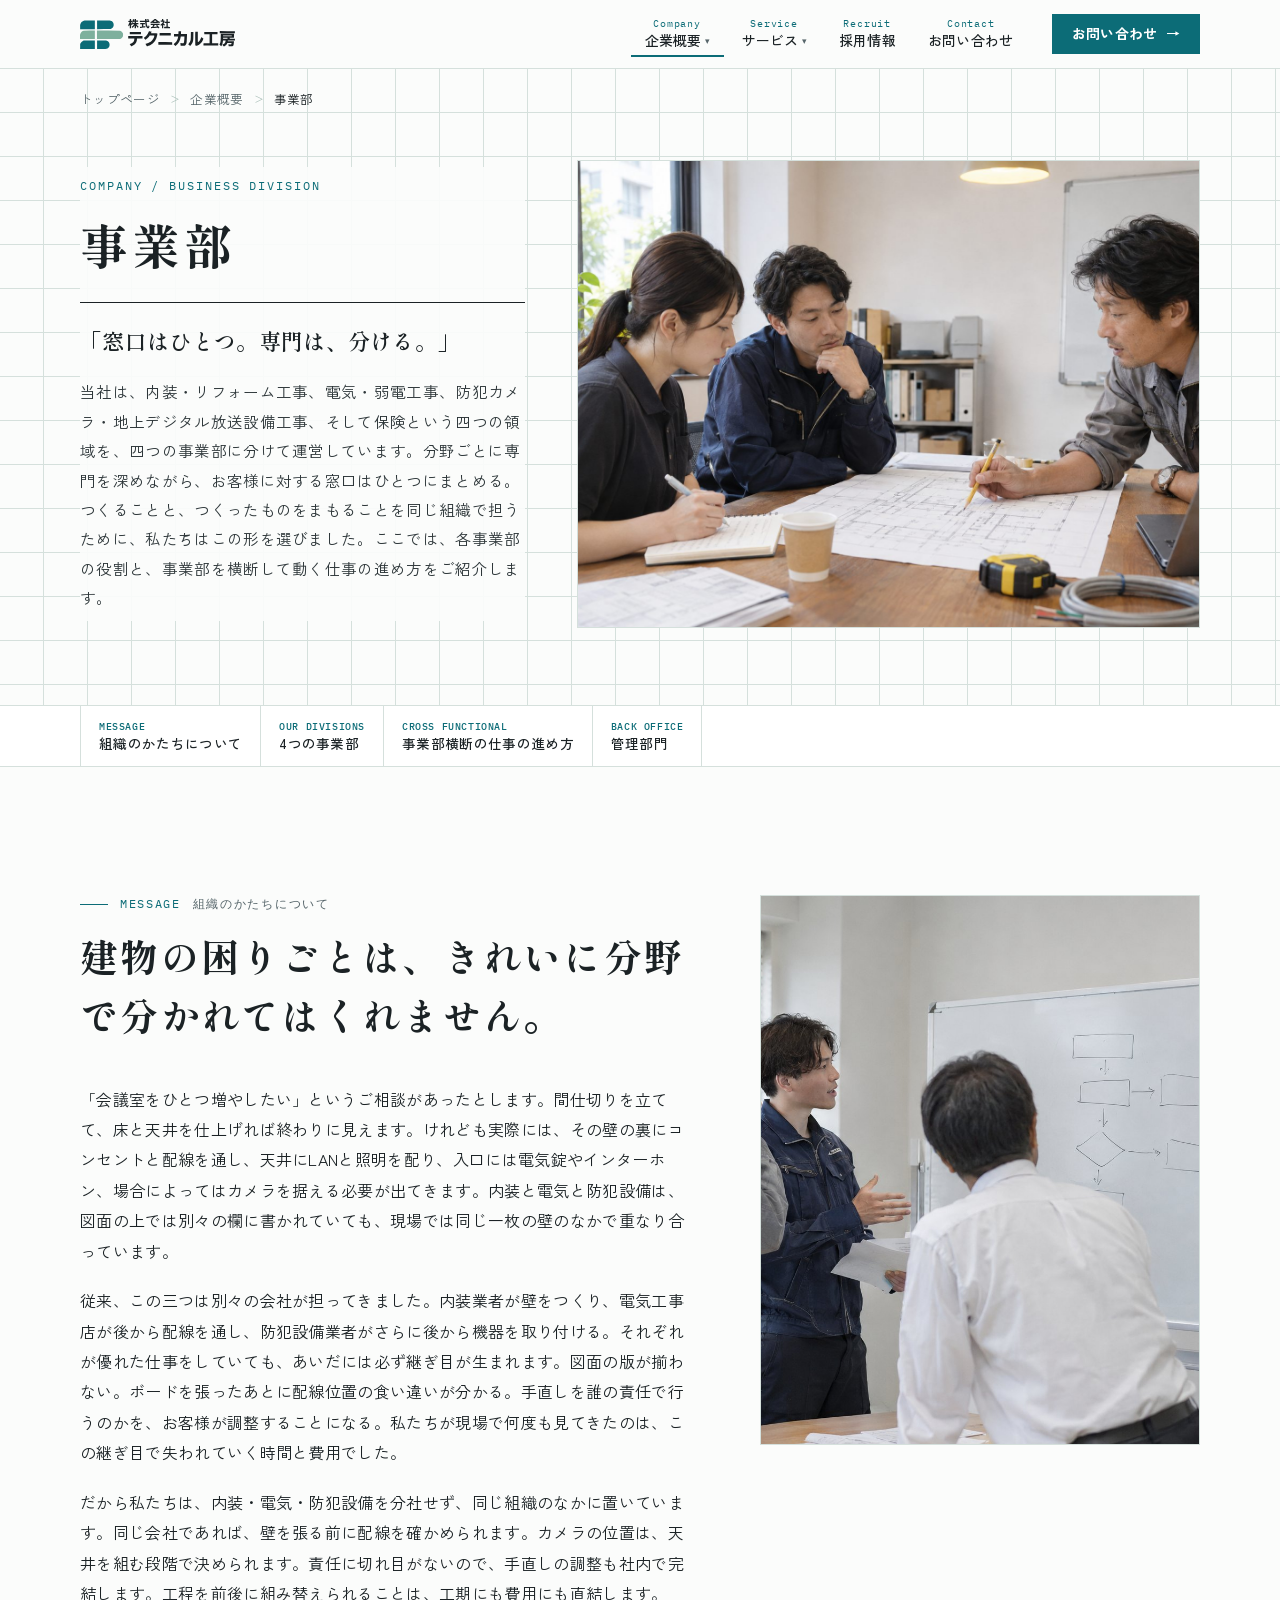
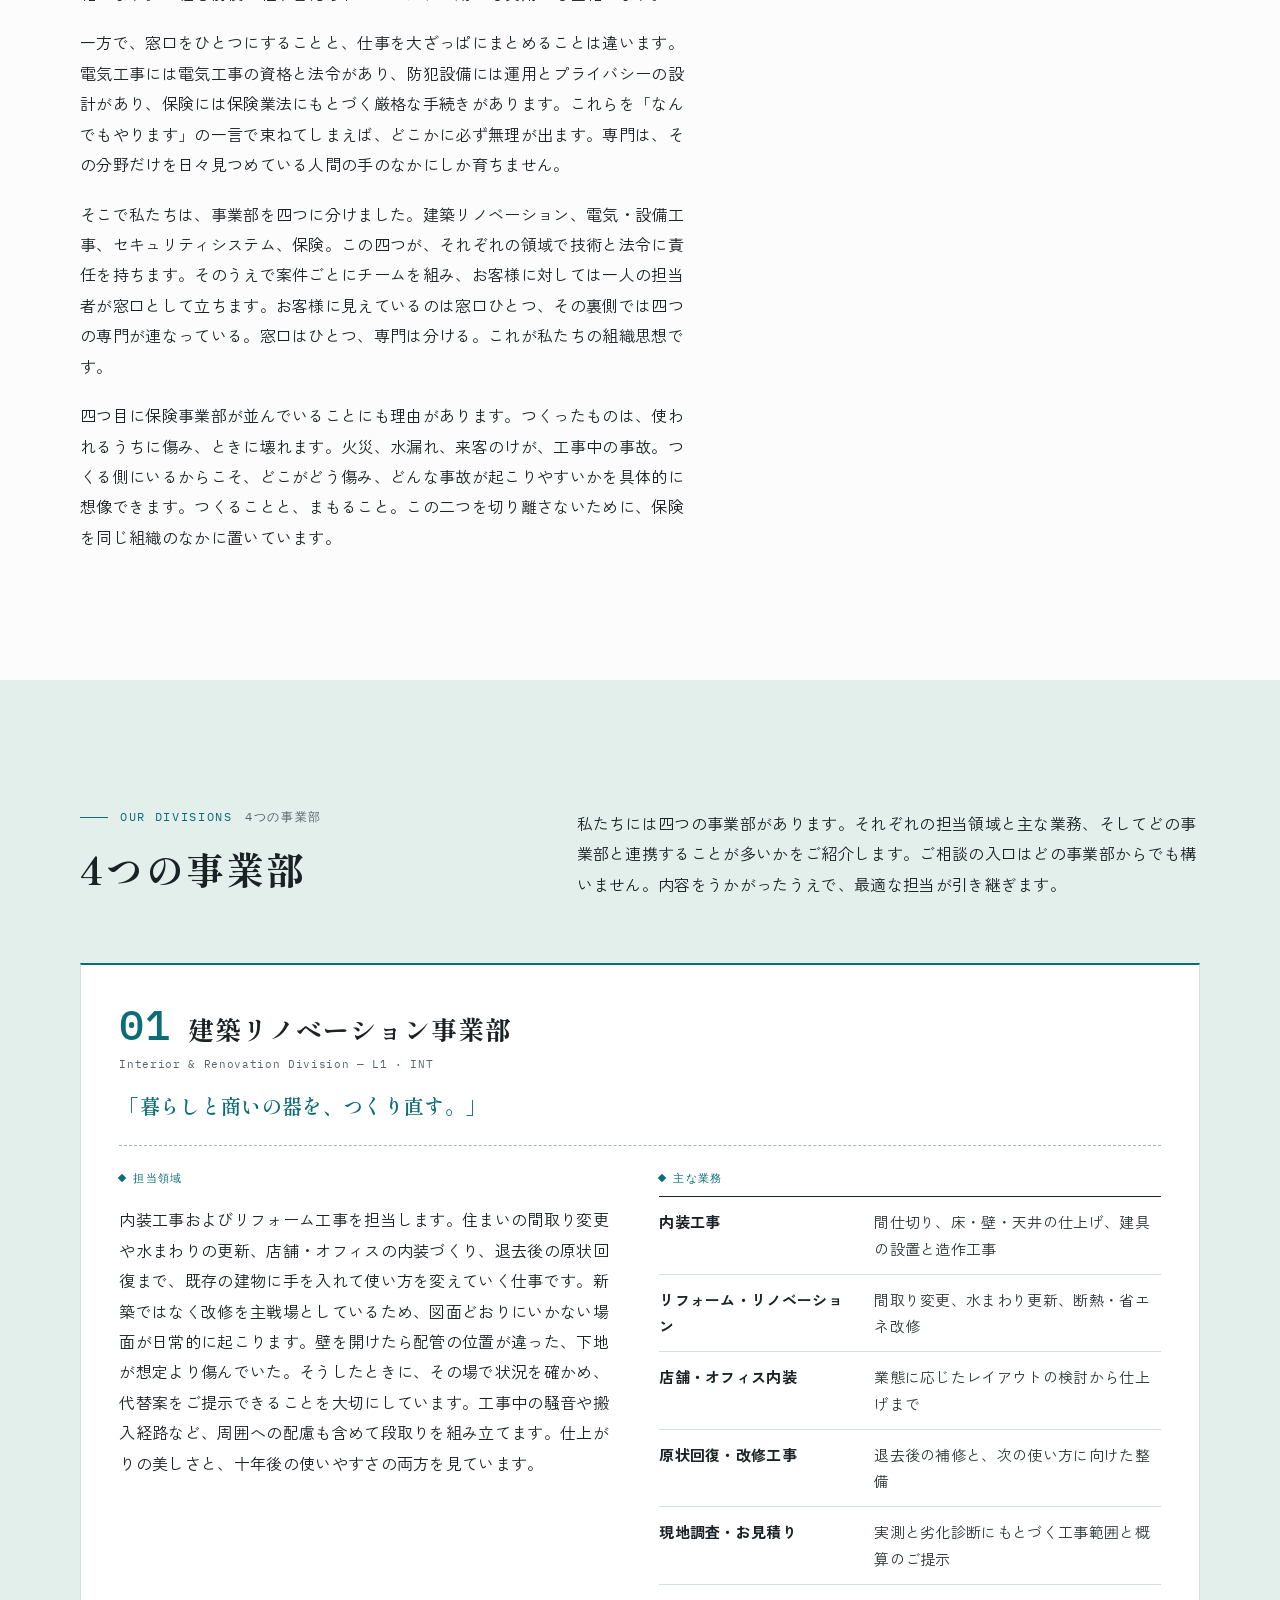
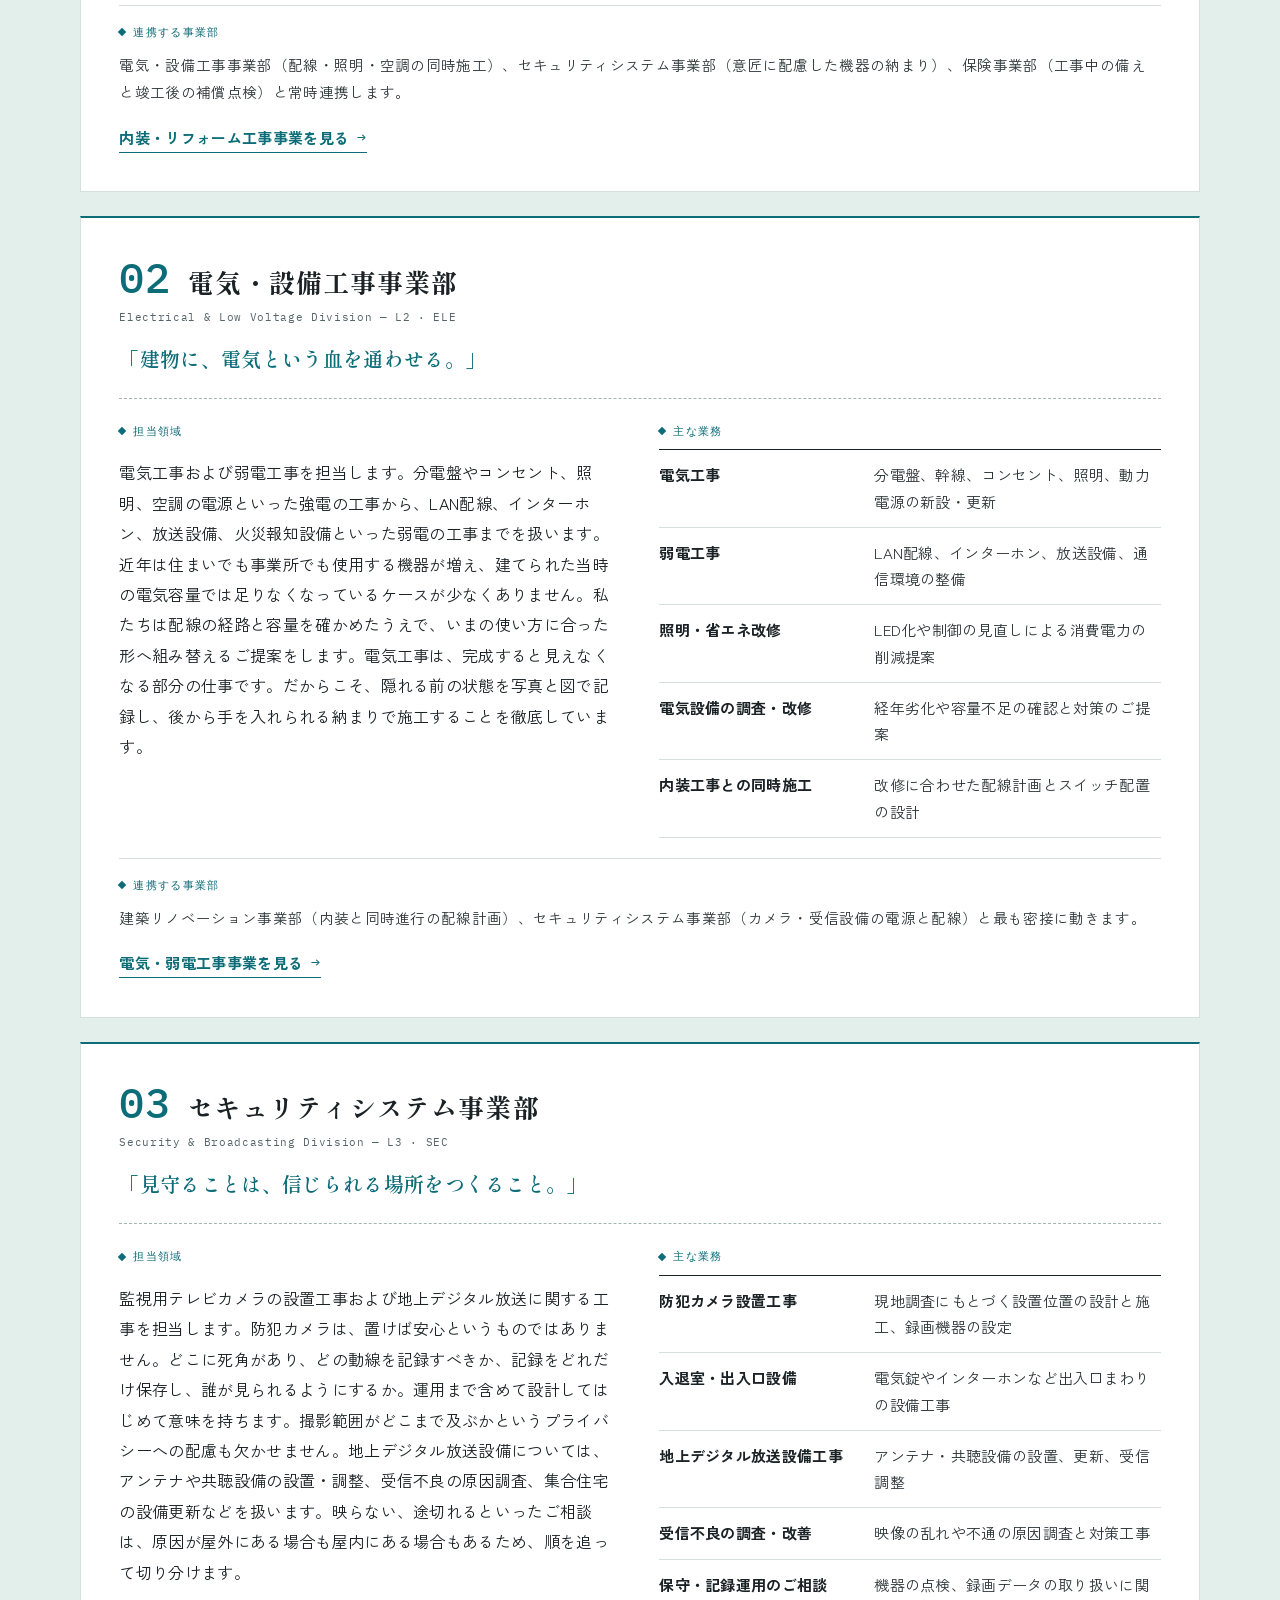
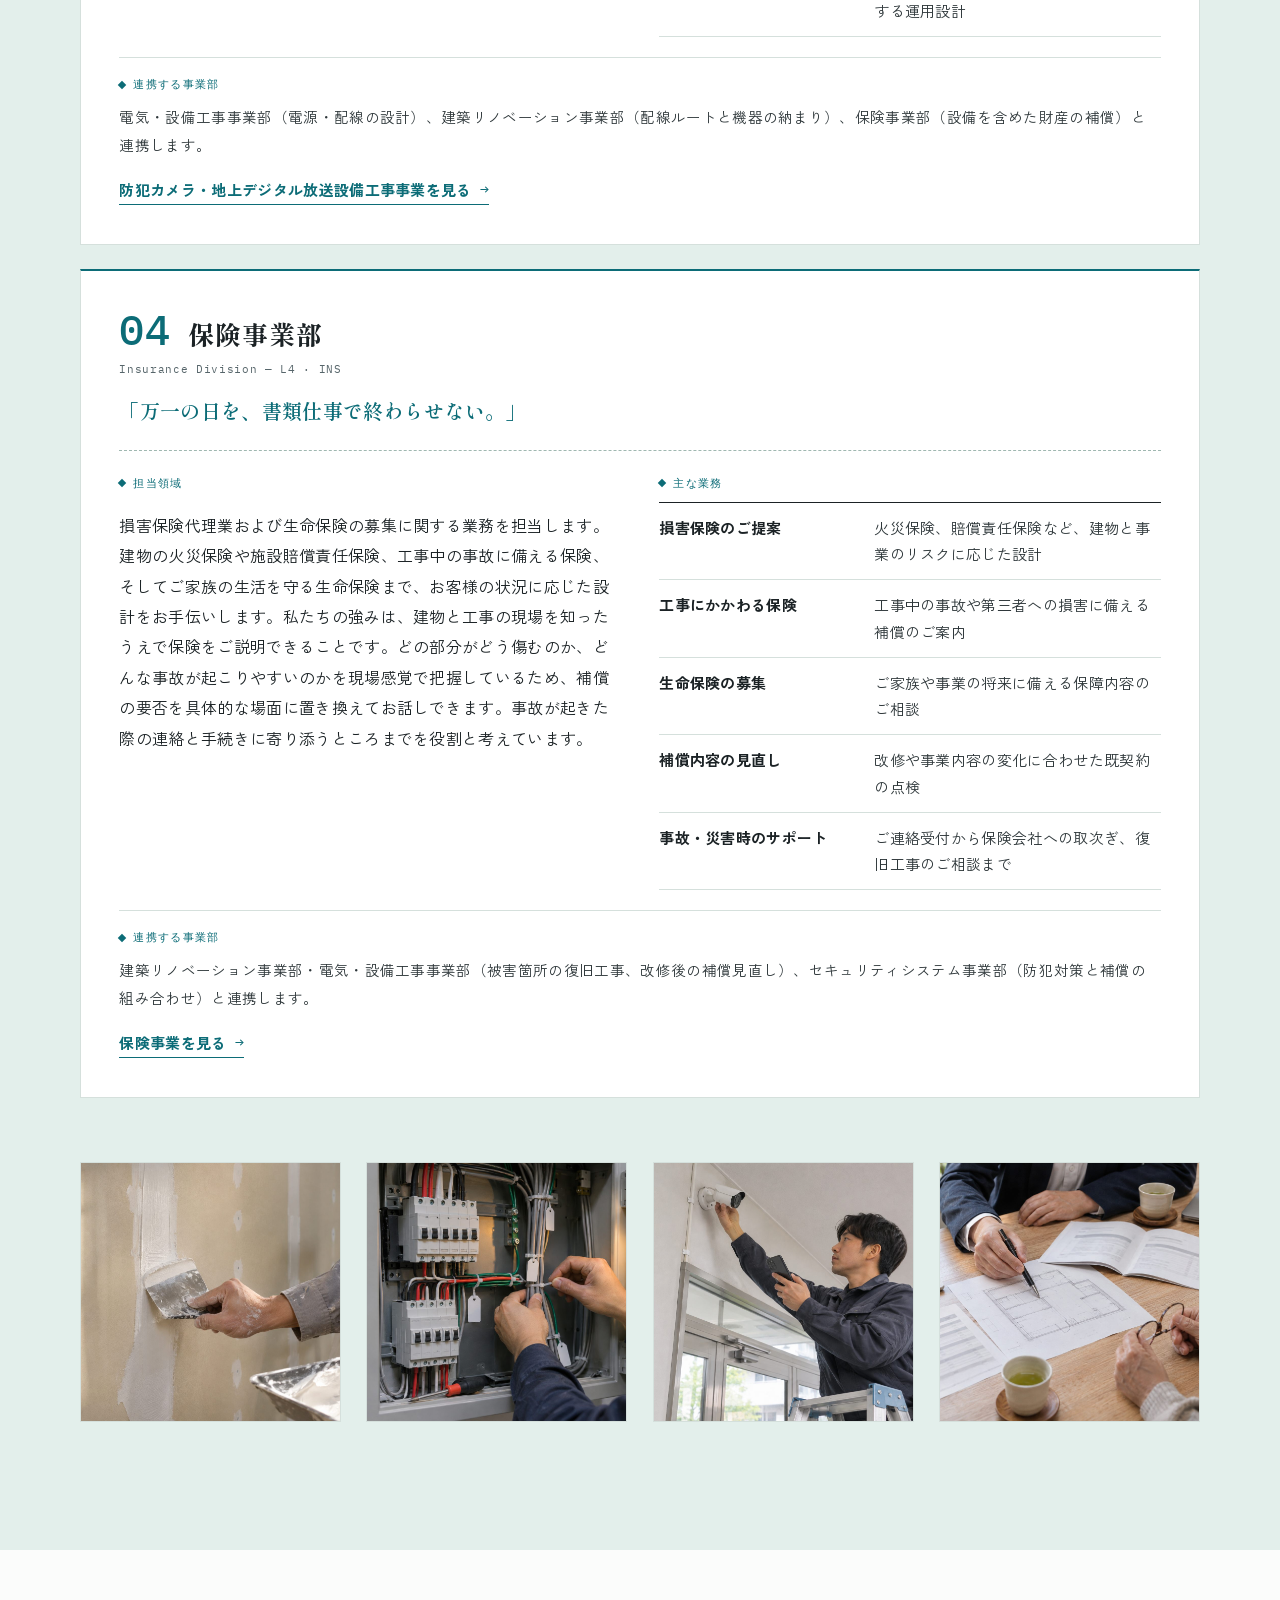
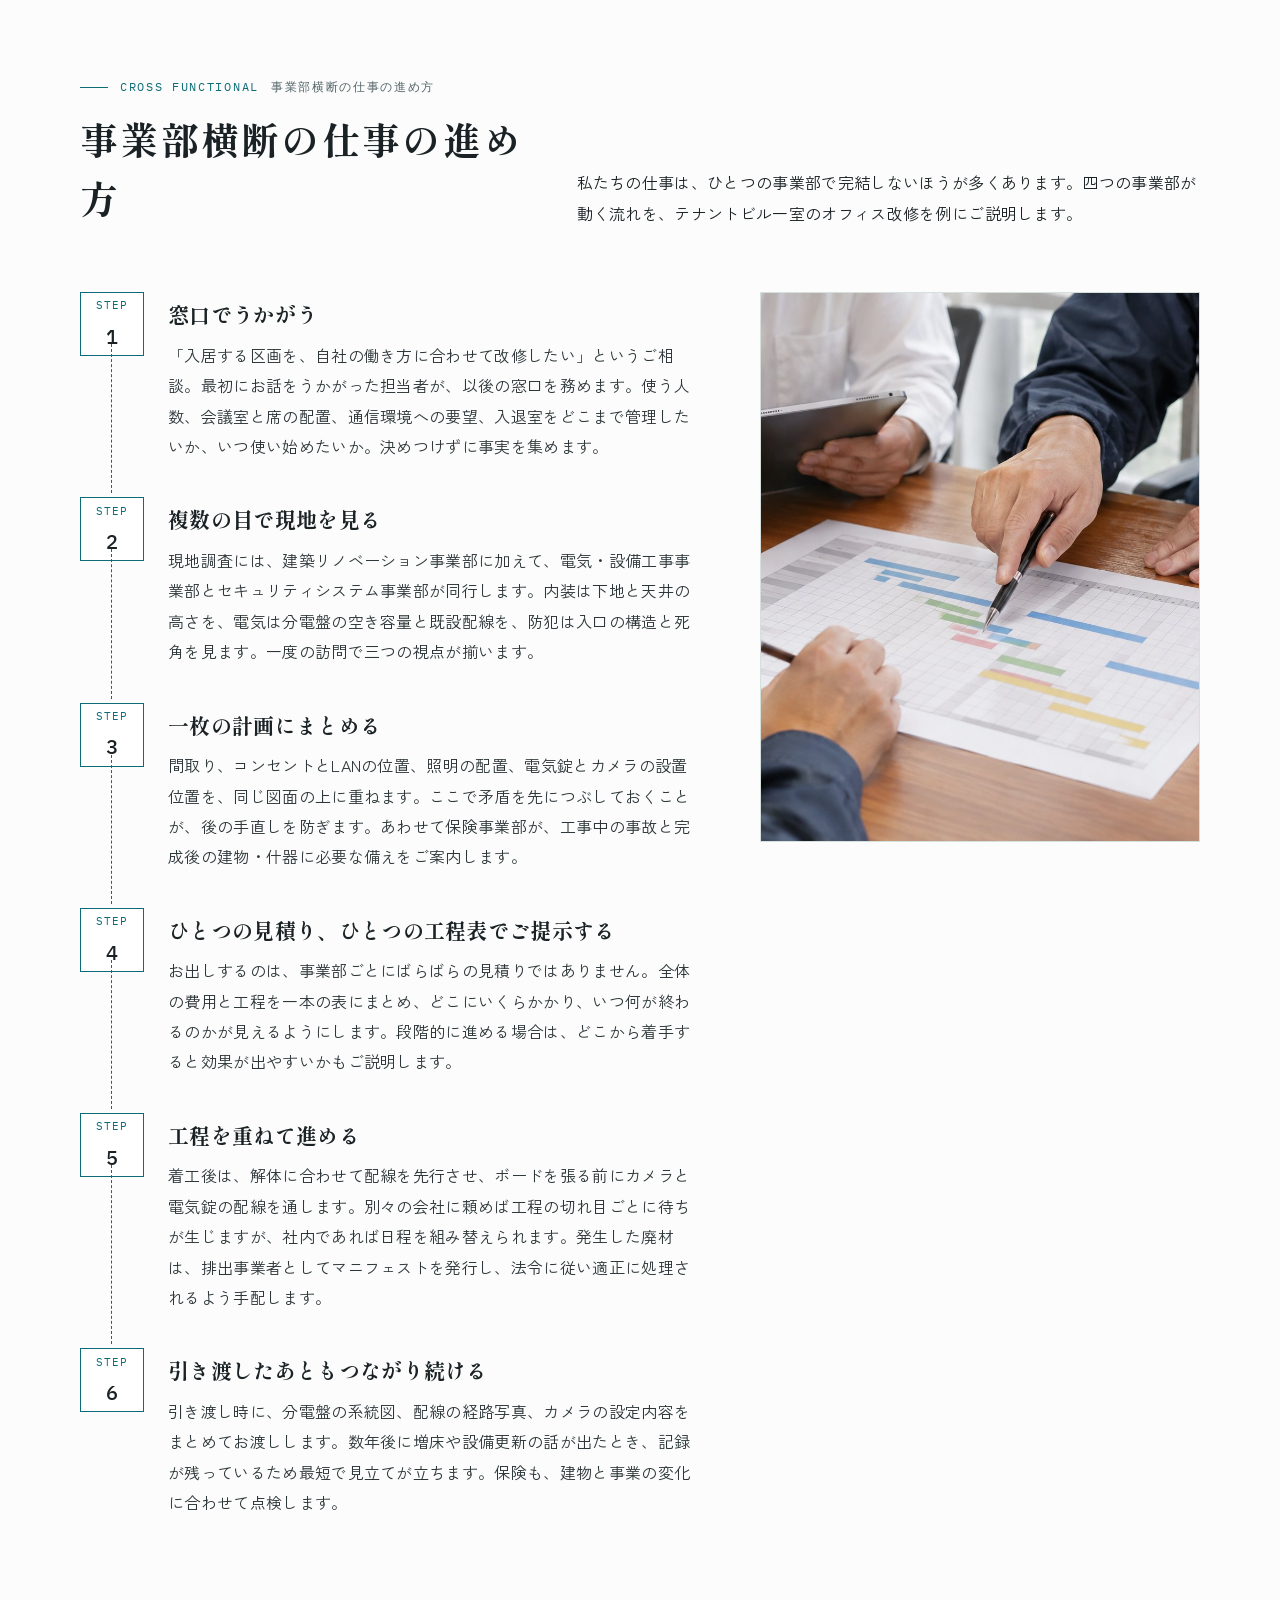
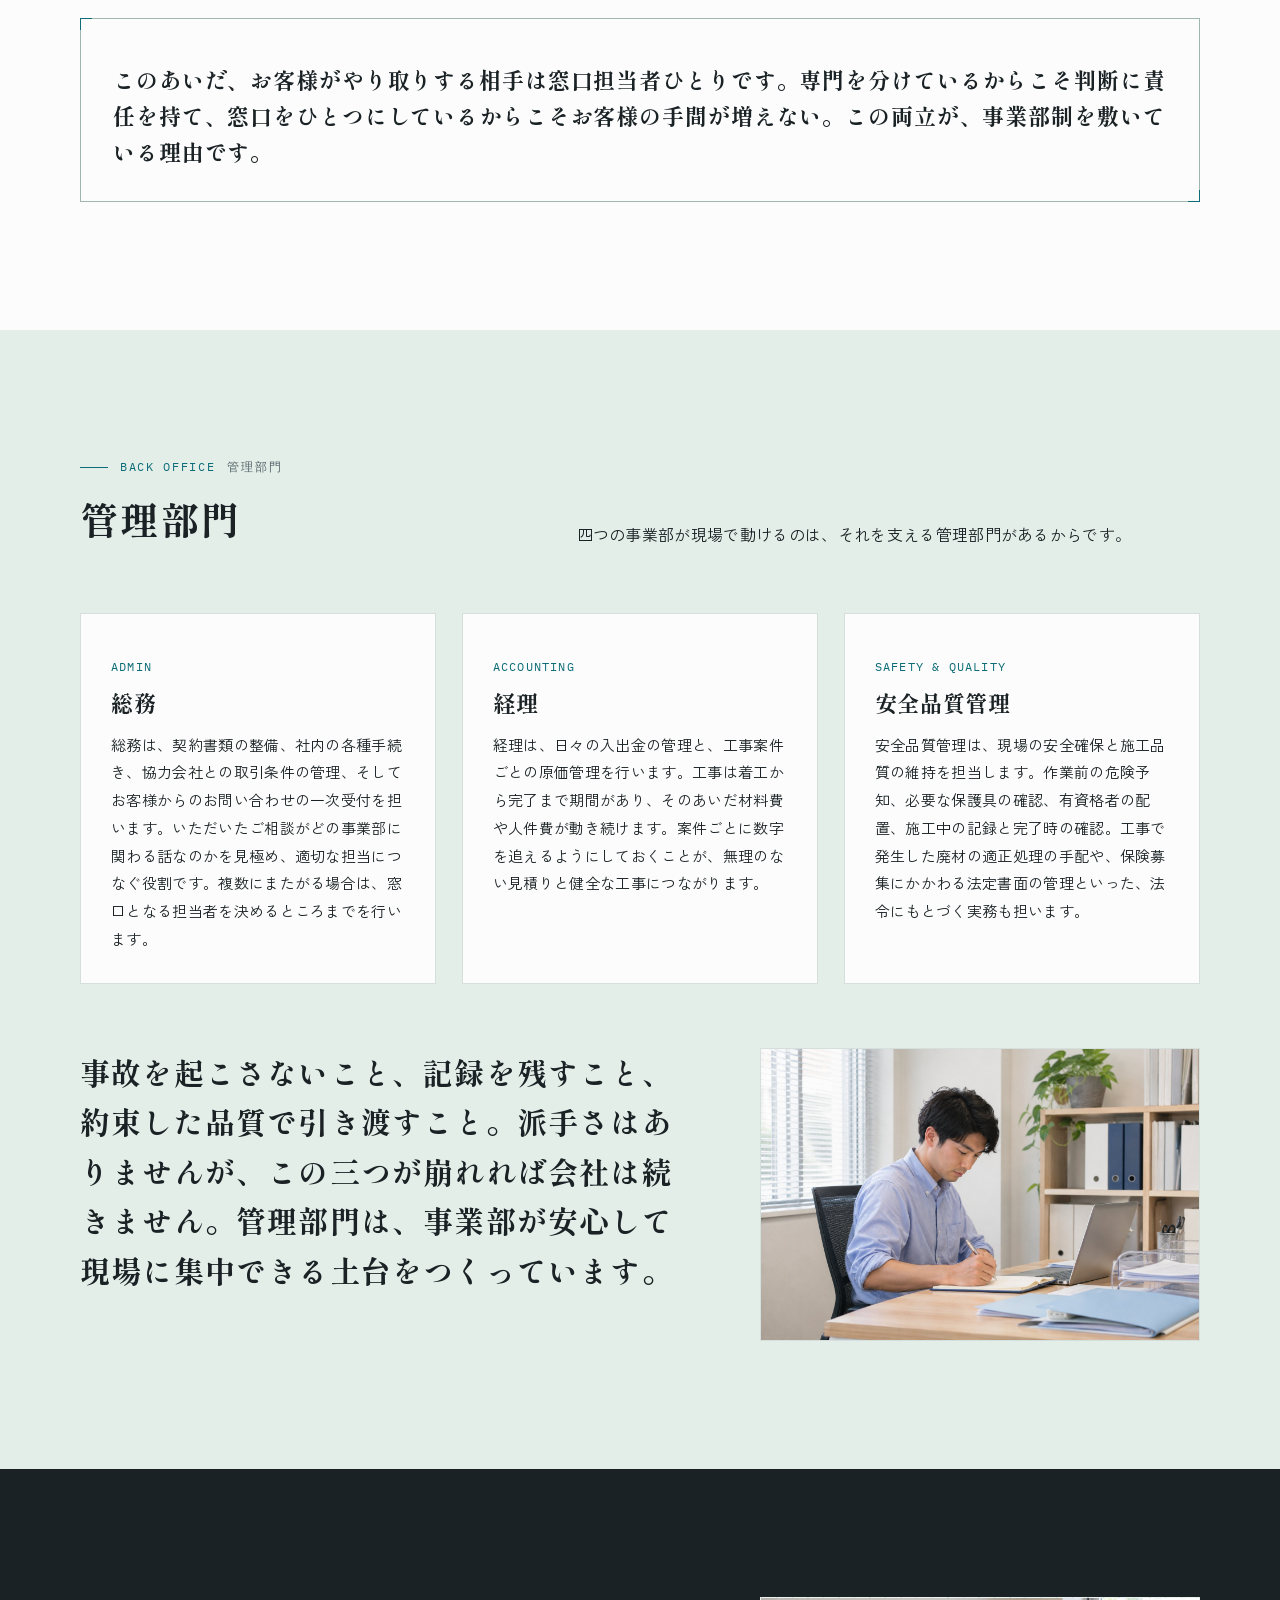
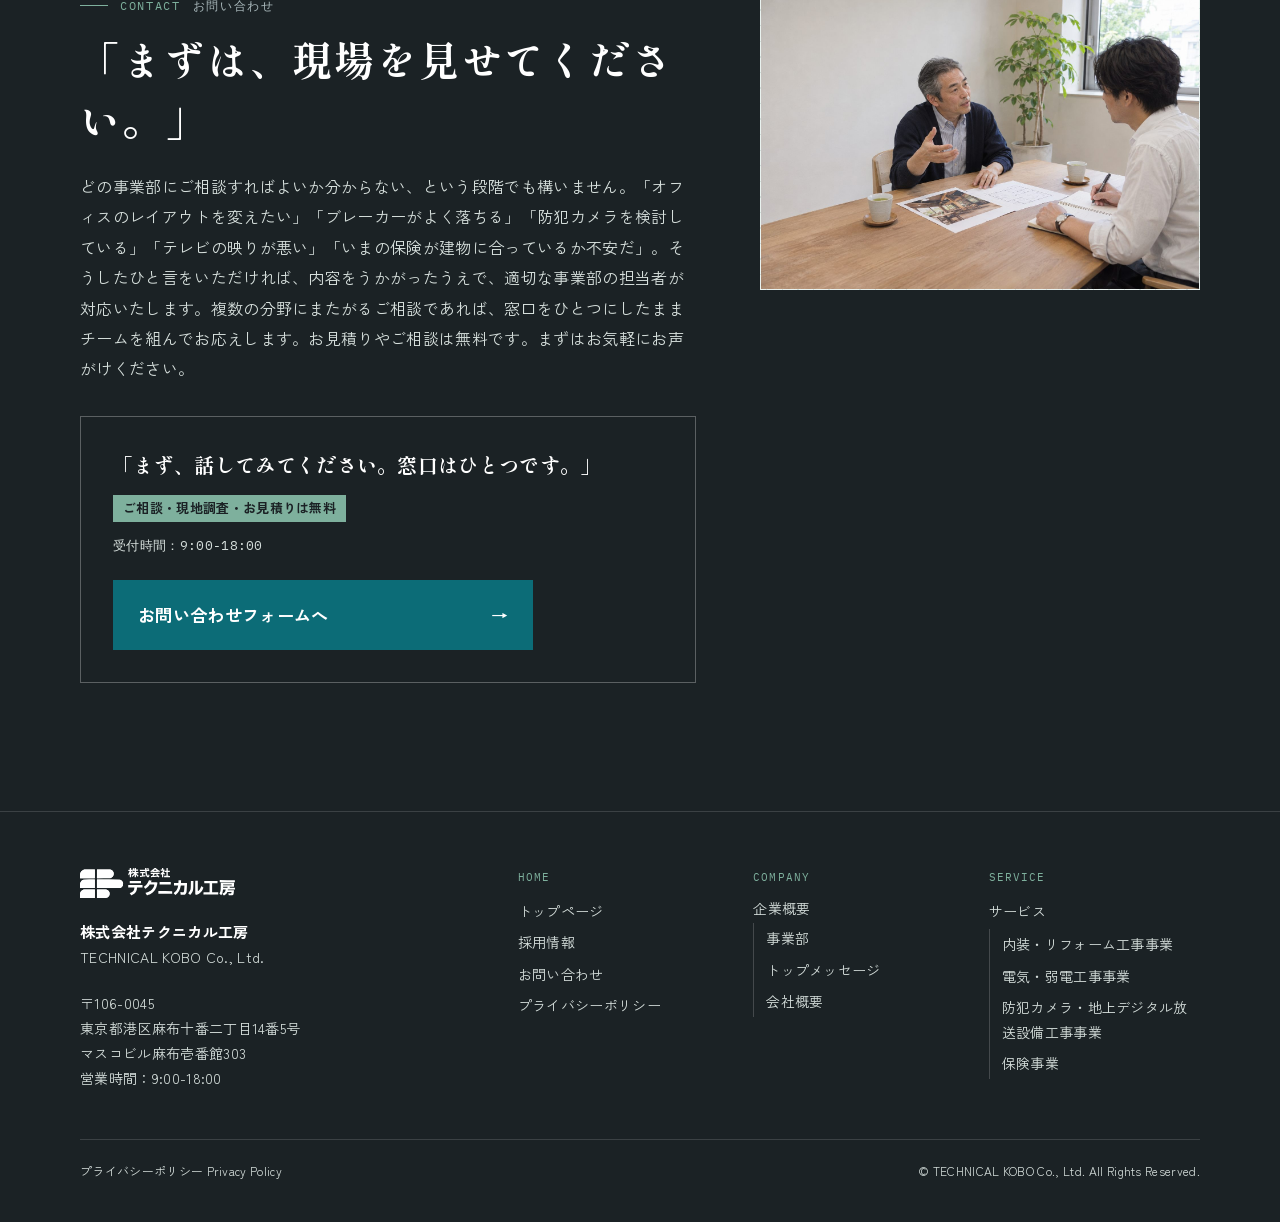
==== company/index.html @ 49dbf64b "Preview build of site/ for GitHub Pages Co-Authored-By: Claude Opus 5.5 <noreply@anthropic.com>" ====
<!doctype html>
<html lang="ja">
<head>
<meta charset="utf-8">
<meta name="viewport" content="width=device-width,initial-scale=1,viewport-fit=cover">
<title>事業部｜株式会社テクニカル工房</title>
<meta name="description" content="建築リノベーション事業部、電気・設備工事事業部、セキュリティシステム事業部、保険事業部。株式会社テクニカル工房の四つの事業部の役割と、事業部を横断して動く仕事の進め方をご紹介します。">
<meta name="theme-color" content="#fbfcfb">
<link rel="icon" href="../favicon.ico">
<link rel="preconnect" href="https://fonts.googleapis.com">
<link rel="preconnect" href="https://fonts.gstatic.com" crossorigin>
<link rel="stylesheet" href="https://fonts.googleapis.com/css2?family=IBM+Plex+Mono:wght@400;500&amp;family=Shippori+Mincho+B1:wght@600;700&amp;family=Zen+Kaku+Gothic+New:wght@400;500;700&amp;display=swap">
<link rel="stylesheet" href="../assets/css/style.css">
</head>
<body>
<a class="vh skip" href="#main">本文へ移動</a>
<header class="hd">
 <div class="wrap hd-in">
  <a class="brand" href="../index.html"><img src="../assets/img/logo.svg" alt="株式会社テクニカル工房" width="160" height="31"></a>
  <nav class="gnav" id="gnav" aria-label="グローバルナビゲーション">
   <ul class="gl">
    <li class="dd cur" data-sec="company"><button class="dd-b" type="button" aria-expanded="false" aria-controls="m-co"><span class="en">Company</span><span class="lb">企業概要<i aria-hidden="true">▾</i></span></button>
     <ul class="dd-m" id="m-co"><li><a href="../company/index.html" aria-current="page">事業部</a></li><li><a href="../company/message.html">トップメッセージ</a></li><li><a href="../company/overview.html">会社概要</a></li></ul></li>
    <li class="dd" data-sec="service"><button class="dd-b" type="button" aria-expanded="false" aria-controls="m-sv"><span class="en">Service</span><span class="lb">サービス<i aria-hidden="true">▾</i></span></button>
     <ul class="dd-m" id="m-sv"><li><a class="top" href="../service/index.html">SERVICE — サービス一覧</a></li><li><a href="../service/interior.html">内装・リフォーム工事事業</a></li><li><a href="../service/electrical.html">電気・弱電工事事業</a></li><li><a href="../service/security.html">防犯カメラ・地上デジタル放送設備工事事業</a></li><li><a href="../service/insurance.html">保険事業</a></li></ul></li>
    <li><a href="../recruit/index.html"><span class="en">Recruit</span>採用情報</a></li>
    <li><a href="../contact/index.html"><span class="en">Contact</span>お問い合わせ</a></li>
   </ul>
  </nav>
  <a class="hd-cta" href="../contact/index.html">お問い合わせ <span aria-hidden="true">→</span></a>
  <button class="burger" type="button" aria-expanded="false" aria-controls="gnav" aria-label="メニュー"><span></span></button>
 </div>
</header>
<main id="main">

<!-- ===== Page hero ===== -->
<section class="ph" aria-labelledby="ph-h">
 <div class="wrap">
  <ol class="crumb" aria-label="パンくずリスト"><li><a href="../index.html">トップページ</a></li><li>企業概要</li><li><span aria-current="page">事業部</span></li></ol>
  <div class="ph-g">
   <div class="ph-t">
    <p class="ph-code">COMPANY / BUSINESS DIVISION</p>
    <h1 class="ph-h" id="ph-h">事業部</h1>
    <p class="ph-catch">「窓口はひとつ。専門は、分ける。」</p>
    <p class="ph-lead">当社は、内装・リフォーム工事、電気・弱電工事、防犯カメラ・地上デジタル放送設備工事、そして保険という四つの領域を、四つの事業部に分けて運営しています。分野ごとに専門を深めながら、お客様に対する窓口はひとつにまとめる。つくることと、つくったものをまもることを同じ組織で担うために、私たちはこの形を選びました。ここでは、各事業部の役割と、事業部を横断して動く仕事の進め方をご紹介します。</p>
   </div>
   <figure class="photo" data-src="../assets/img/team.jpg" data-ratio="4/3">
    <figcaption class="photo-note"><b>TEAM</b> 打ち合わせスペースで、内装・電気・防犯の担当者が一枚の図面を囲む</figcaption>
   </figure>
  </div>
 </div>
</section>

<nav class="lnav" aria-label="ページ内リンク">
 <div class="wrap"><ul>
  <li><a href="#message"><span class="mono">MESSAGE</span>組織のかたちについて</a></li>
  <li><a href="#divisions"><span class="mono">OUR DIVISIONS</span>4つの事業部</a></li>
  <li><a href="#cross"><span class="mono">CROSS FUNCTIONAL</span>事業部横断の仕事の進め方</a></li>
  <li><a href="#backoffice"><span class="mono">BACK OFFICE</span>管理部門</a></li>
 </ul></div>
</nav>

<!-- ===== Message ===== -->
<section class="sec" id="message" aria-labelledby="msg-h">
 <div class="wrap">
  <div class="split">
   <div>
    <p class="eyebrow">MESSAGE <span>組織のかたちについて</span></p>
    <h2 class="sec-h" id="msg-h">建物の困りごとは、きれいに分野で分かれてはくれません。</h2>
    <div class="prose mt-m">
     <p>「会議室をひとつ増やしたい」というご相談があったとします。間仕切りを立てて、床と天井を仕上げれば終わりに見えます。けれども実際には、その壁の裏にコンセントと配線を通し、天井にLANと照明を配り、入口には電気錠やインターホン、場合によってはカメラを据える必要が出てきます。内装と電気と防犯設備は、図面の上では別々の欄に書かれていても、現場では同じ一枚の壁のなかで重なり合っています。</p>
     <p>従来、この三つは別々の会社が担ってきました。内装業者が壁をつくり、電気工事店が後から配線を通し、防犯設備業者がさらに後から機器を取り付ける。それぞれが優れた仕事をしていても、あいだには必ず継ぎ目が生まれます。図面の版が揃わない。ボードを張ったあとに配線位置の食い違いが分かる。手直しを誰の責任で行うのかを、お客様が調整することになる。私たちが現場で何度も見てきたのは、この継ぎ目で失われていく時間と費用でした。</p>
     <p>だから私たちは、内装・電気・防犯設備を分社せず、同じ組織のなかに置いています。同じ会社であれば、壁を張る前に配線を確かめられます。カメラの位置は、天井を組む段階で決められます。責任に切れ目がないので、手直しの調整も社内で完結します。工程を前後に組み替えられることは、工期にも費用にも直結します。</p>
     <p>一方で、窓口をひとつにすることと、仕事を大ざっぱにまとめることは違います。電気工事には電気工事の資格と法令があり、防犯設備には運用とプライバシーの設計があり、保険には保険業法にもとづく厳格な手続きがあります。これらを「なんでもやります」の一言で束ねてしまえば、どこかに必ず無理が出ます。専門は、その分野だけを日々見つめている人間の手のなかにしか育ちません。</p>
     <p>そこで私たちは、事業部を四つに分けました。建築リノベーション、電気・設備工事、セキュリティシステム、保険。この四つが、それぞれの領域で技術と法令に責任を持ちます。そのうえで案件ごとにチームを組み、お客様に対しては一人の担当者が窓口として立ちます。お客様に見えているのは窓口ひとつ、その裏側では四つの専門が連なっている。窓口はひとつ、専門は分ける。これが私たちの組織思想です。</p>
     <p>四つ目に保険事業部が並んでいることにも理由があります。つくったものは、使われるうちに傷み、ときに壊れます。火災、水漏れ、来客のけが、工事中の事故。つくる側にいるからこそ、どこがどう傷み、どんな事故が起こりやすいかを具体的に想像できます。つくることと、まもること。この二つを切り離さないために、保険を同じ組織のなかに置いています。</p>
    </div>
   </div>
   <figure class="photo sticky" data-src="../assets/img/planning.jpg" data-ratio="4/5">
    <figcaption class="photo-note"><b>PLANNING</b> ホワイトボードの前で、複数部門の担当者が案件の流れを話し合っている</figcaption>
   </figure>
  </div>
 </div>
</section>

<!-- ===== Our Divisions ===== -->
<section class="sec band-pale" id="divisions" aria-labelledby="div-h">
 <div class="wrap">
  <div class="sh">
   <div>
    <p class="eyebrow">OUR DIVISIONS <span>4つの事業部</span></p>
    <h2 class="sec-h" id="div-h">4つの事業部</h2>
   </div>
   <p class="lead">私たちには四つの事業部があります。それぞれの担当領域と主な業務、そしてどの事業部と連携することが多いかをご紹介します。ご相談の入口はどの事業部からでも構いません。内容をうかがったうえで、最適な担当が引き継ぎます。</p>
  </div>
  <div class="mt-l">
   <article class="sheet" aria-labelledby="d1">
    <div class="sheet-h"><span class="sheet-no">01</span><h3 id="d1">建築リノベーション事業部</h3><span class="mono">Interior &amp; Renovation Division — L1 · INT</span></div>
    <p class="sheet-slogan">「暮らしと商いの器を、つくり直す。」</p>
    <div class="sheet-g">
     <div><p class="lbl-k">担当領域</p><p>内装工事およびリフォーム工事を担当します。住まいの間取り変更や水まわりの更新、店舗・オフィスの内装づくり、退去後の原状回復まで、既存の建物に手を入れて使い方を変えていく仕事です。新築ではなく改修を主戦場としているため、図面どおりにいかない場面が日常的に起こります。壁を開けたら配管の位置が違った、下地が想定より傷んでいた。そうしたときに、その場で状況を確かめ、代替案をご提示できることを大切にしています。工事中の騒音や搬入経路など、周囲への配慮も含めて段取りを組み立てます。仕上がりの美しさと、十年後の使いやすさの両方を見ています。</p></div>
     <div><p class="lbl-k">主な業務</p>
      <ul class="items">
       <li><b>内装工事</b><span>間仕切り、床・壁・天井の仕上げ、建具の設置と造作工事</span></li>
       <li><b>リフォーム・リノベーション</b><span>間取り変更、水まわり更新、断熱・省エネ改修</span></li>
       <li><b>店舗・オフィス内装</b><span>業態に応じたレイアウトの検討から仕上げまで</span></li>
       <li><b>原状回復・改修工事</b><span>退去後の補修と、次の使い方に向けた整備</span></li>
       <li><b>現地調査・お見積り</b><span>実測と劣化診断にもとづく工事範囲と概算のご提示</span></li>
      </ul>
     </div>
    </div>
    <p class="link"><span class="lbl-k">連携する事業部</span>電気・設備工事事業部（配線・照明・空調の同時施工）、セキュリティシステム事業部（意匠に配慮した機器の納まり）、保険事業部（工事中の備えと竣工後の補償点検）と常時連携します。</p>
    <a class="more" href="../service/interior.html">内装・リフォーム工事事業を見る <span class="ar" aria-hidden="true">→</span></a>
   </article>
   <article class="sheet" aria-labelledby="d2">
    <div class="sheet-h"><span class="sheet-no">02</span><h3 id="d2">電気・設備工事事業部</h3><span class="mono">Electrical &amp; Low Voltage Division — L2 · ELE</span></div>
    <p class="sheet-slogan">「建物に、電気という血を通わせる。」</p>
    <div class="sheet-g">
     <div><p class="lbl-k">担当領域</p><p>電気工事および弱電工事を担当します。分電盤やコンセント、照明、空調の電源といった強電の工事から、LAN配線、インターホン、放送設備、火災報知設備といった弱電の工事までを扱います。近年は住まいでも事業所でも使用する機器が増え、建てられた当時の電気容量では足りなくなっているケースが少なくありません。私たちは配線の経路と容量を確かめたうえで、いまの使い方に合った形へ組み替えるご提案をします。電気工事は、完成すると見えなくなる部分の仕事です。だからこそ、隠れる前の状態を写真と図で記録し、後から手を入れられる納まりで施工することを徹底しています。</p></div>
     <div><p class="lbl-k">主な業務</p>
      <ul class="items">
       <li><b>電気工事</b><span>分電盤、幹線、コンセント、照明、動力電源の新設・更新</span></li>
       <li><b>弱電工事</b><span>LAN配線、インターホン、放送設備、通信環境の整備</span></li>
       <li><b>照明・省エネ改修</b><span>LED化や制御の見直しによる消費電力の削減提案</span></li>
       <li><b>電気設備の調査・改修</b><span>経年劣化や容量不足の確認と対策のご提案</span></li>
       <li><b>内装工事との同時施工</b><span>改修に合わせた配線計画とスイッチ配置の設計</span></li>
      </ul>
     </div>
    </div>
    <p class="link"><span class="lbl-k">連携する事業部</span>建築リノベーション事業部（内装と同時進行の配線計画）、セキュリティシステム事業部（カメラ・受信設備の電源と配線）と最も密接に動きます。</p>
    <a class="more" href="../service/electrical.html">電気・弱電工事事業を見る <span class="ar" aria-hidden="true">→</span></a>
   </article>
   <article class="sheet" aria-labelledby="d3">
    <div class="sheet-h"><span class="sheet-no">03</span><h3 id="d3">セキュリティシステム事業部</h3><span class="mono">Security &amp; Broadcasting Division — L3 · SEC</span></div>
    <p class="sheet-slogan">「見守ることは、信じられる場所をつくること。」</p>
    <div class="sheet-g">
     <div><p class="lbl-k">担当領域</p><p>監視用テレビカメラの設置工事および地上デジタル放送に関する工事を担当します。防犯カメラは、置けば安心というものではありません。どこに死角があり、どの動線を記録すべきか、記録をどれだけ保存し、誰が見られるようにするか。運用まで含めて設計してはじめて意味を持ちます。撮影範囲がどこまで及ぶかというプライバシーへの配慮も欠かせません。地上デジタル放送設備については、アンテナや共聴設備の設置・調整、受信不良の原因調査、集合住宅の設備更新などを扱います。映らない、途切れるといったご相談は、原因が屋外にある場合も屋内にある場合もあるため、順を追って切り分けます。</p></div>
     <div><p class="lbl-k">主な業務</p>
      <ul class="items">
       <li><b>防犯カメラ設置工事</b><span>現地調査にもとづく設置位置の設計と施工、録画機器の設定</span></li>
       <li><b>入退室・出入口設備</b><span>電気錠やインターホンなど出入口まわりの設備工事</span></li>
       <li><b>地上デジタル放送設備工事</b><span>アンテナ・共聴設備の設置、更新、受信調整</span></li>
       <li><b>受信不良の調査・改善</b><span>映像の乱れや不通の原因調査と対策工事</span></li>
       <li><b>保守・記録運用のご相談</b><span>機器の点検、録画データの取り扱いに関する運用設計</span></li>
      </ul>
     </div>
    </div>
    <p class="link"><span class="lbl-k">連携する事業部</span>電気・設備工事事業部（電源・配線の設計）、建築リノベーション事業部（配線ルートと機器の納まり）、保険事業部（設備を含めた財産の補償）と連携します。</p>
    <a class="more" href="../service/security.html">防犯カメラ・地上デジタル放送設備工事事業を見る <span class="ar" aria-hidden="true">→</span></a>
   </article>
   <article class="sheet" aria-labelledby="d4">
    <div class="sheet-h"><span class="sheet-no">04</span><h3 id="d4">保険事業部</h3><span class="mono">Insurance Division — L4 · INS</span></div>
    <p class="sheet-slogan">「万一の日を、書類仕事で終わらせない。」</p>
    <div class="sheet-g">
     <div><p class="lbl-k">担当領域</p><p>損害保険代理業および生命保険の募集に関する業務を担当します。建物の火災保険や施設賠償責任保険、工事中の事故に備える保険、そしてご家族の生活を守る生命保険まで、お客様の状況に応じた設計をお手伝いします。私たちの強みは、建物と工事の現場を知ったうえで保険をご説明できることです。どの部分がどう傷むのか、どんな事故が起こりやすいのかを現場感覚で把握しているため、補償の要否を具体的な場面に置き換えてお話しできます。事故が起きた際の連絡と手続きに寄り添うところまでを役割と考えています。</p></div>
     <div><p class="lbl-k">主な業務</p>
      <ul class="items">
       <li><b>損害保険のご提案</b><span>火災保険、賠償責任保険など、建物と事業のリスクに応じた設計</span></li>
       <li><b>工事にかかわる保険</b><span>工事中の事故や第三者への損害に備える補償のご案内</span></li>
       <li><b>生命保険の募集</b><span>ご家族や事業の将来に備える保障内容のご相談</span></li>
       <li><b>補償内容の見直し</b><span>改修や事業内容の変化に合わせた既契約の点検</span></li>
       <li><b>事故・災害時のサポート</b><span>ご連絡受付から保険会社への取次ぎ、復旧工事のご相談まで</span></li>
      </ul>
     </div>
    </div>
    <p class="link"><span class="lbl-k">連携する事業部</span>建築リノベーション事業部・電気・設備工事事業部（被害箇所の復旧工事、改修後の補償見直し）、セキュリティシステム事業部（防犯対策と補償の組み合わせ）と連携します。</p>
    <a class="more" href="../service/insurance.html">保険事業を見る <span class="ar" aria-hidden="true">→</span></a>
   </article>
  </div>
  <div class="cards c4 mt-l">
   <figure class="photo" data-src="../assets/img/int.jpg" data-ratio="1/1"><figcaption class="photo-note"><b>INT</b> 職人が石膏ボードの継ぎ目をパテで仕上げている手元</figcaption></figure>
   <figure class="photo" data-src="../assets/img/ele.jpg" data-ratio="1/1"><figcaption class="photo-note"><b>ELE</b> 分電盤の中の配線を整え、ケーブルにラベルを貼っている手元</figcaption></figure>
   <figure class="photo" data-src="../assets/img/sec.jpg" data-ratio="1/1"><figcaption class="photo-note"><b>SEC</b> 天井近くの防犯カメラの向きを調整している技術者</figcaption></figure>
   <figure class="photo" data-src="../assets/img/ins.jpg" data-ratio="1/1"><figcaption class="photo-note"><b>INS</b> 打ち合わせテーブルで、図面と保険の書類を並べて説明している手元</figcaption></figure>
  </div>
 </div>
</section>

<!-- ===== Cross Functional ===== -->
<section class="sec" id="cross" aria-labelledby="cross-h">
 <div class="wrap">
  <div class="sh">
   <div>
    <p class="eyebrow">CROSS FUNCTIONAL <span>事業部横断の仕事の進め方</span></p>
    <h2 class="sec-h" id="cross-h">事業部横断の仕事の進め方</h2>
   </div>
   <p class="lead">私たちの仕事は、ひとつの事業部で完結しないほうが多くあります。四つの事業部が動く流れを、テナントビル一室のオフィス改修を例にご説明します。</p>
  </div>
  <div class="split mt-l">
   <ol class="steps">
    <li><span class="st-n">STEP<b>1</b></span><div class="st-b"><h3>窓口でうかがう</h3><p>「入居する区画を、自社の働き方に合わせて改修したい」というご相談。最初にお話をうかがった担当者が、以後の窓口を務めます。使う人数、会議室と席の配置、通信環境への要望、入退室をどこまで管理したいか、いつ使い始めたいか。決めつけずに事実を集めます。</p></div></li>
    <li><span class="st-n">STEP<b>2</b></span><div class="st-b"><h3>複数の目で現地を見る</h3><p>現地調査には、建築リノベーション事業部に加えて、電気・設備工事事業部とセキュリティシステム事業部が同行します。内装は下地と天井の高さを、電気は分電盤の空き容量と既設配線を、防犯は入口の構造と死角を見ます。一度の訪問で三つの視点が揃います。</p></div></li>
    <li><span class="st-n">STEP<b>3</b></span><div class="st-b"><h3>一枚の計画にまとめる</h3><p>間取り、コンセントとLANの位置、照明の配置、電気錠とカメラの設置位置を、同じ図面の上に重ねます。ここで矛盾を先につぶしておくことが、後の手直しを防ぎます。あわせて保険事業部が、工事中の事故と完成後の建物・什器に必要な備えをご案内します。</p></div></li>
    <li><span class="st-n">STEP<b>4</b></span><div class="st-b"><h3>ひとつの見積り、ひとつの工程表でご提示する</h3><p>お出しするのは、事業部ごとにばらばらの見積りではありません。全体の費用と工程を一本の表にまとめ、どこにいくらかかり、いつ何が終わるのかが見えるようにします。段階的に進める場合は、どこから着手すると効果が出やすいかもご説明します。</p></div></li>
    <li><span class="st-n">STEP<b>5</b></span><div class="st-b"><h3>工程を重ねて進める</h3><p>着工後は、解体に合わせて配線を先行させ、ボードを張る前にカメラと電気錠の配線を通します。別々の会社に頼めば工程の切れ目ごとに待ちが生じますが、社内であれば日程を組み替えられます。発生した廃材は、排出事業者としてマニフェストを発行し、法令に従い適正に処理されるよう手配します。</p></div></li>
    <li><span class="st-n">STEP<b>6</b></span><div class="st-b"><h3>引き渡したあともつながり続ける</h3><p>引き渡し時に、分電盤の系統図、配線の経路写真、カメラの設定内容をまとめてお渡しします。数年後に増床や設備更新の話が出たとき、記録が残っているため最短で見立てが立ちます。保険も、建物と事業の変化に合わせて点検します。</p></div></li>
   </ol>
   <div>
    <figure class="photo sticky" data-src="../assets/img/schedule.jpg" data-ratio="4/5">
     <figcaption class="photo-note"><b>SCHEDULE</b> 工程表を囲み、担当者がペンで日程を指し示している手元</figcaption>
    </figure>
   </div>
  </div>
  <div class="box mt-l"><p class="q-big" style="font-size:clamp(18px,2vw,22px)">このあいだ、お客様がやり取りする相手は窓口担当者ひとりです。専門を分けているからこそ判断に責任を持て、窓口をひとつにしているからこそお客様の手間が増えない。この両立が、事業部制を敷いている理由です。</p></div>
 </div>
</section>

<!-- ===== Back Office ===== -->
<section class="sec band-sage" id="backoffice" aria-labelledby="bo-h">
 <div class="wrap">
  <div class="sh">
   <div>
    <p class="eyebrow">BACK OFFICE <span>管理部門</span></p>
    <h2 class="sec-h" id="bo-h">管理部門</h2>
   </div>
   <p class="lead">四つの事業部が現場で動けるのは、それを支える管理部門があるからです。</p>
  </div>
  <div class="cards mt-l">
   <div class="card on-pale"><p class="no">ADMIN</p><h3>総務</h3><p>総務は、契約書類の整備、社内の各種手続き、協力会社との取引条件の管理、そしてお客様からのお問い合わせの一次受付を担います。いただいたご相談がどの事業部に関わる話なのかを見極め、適切な担当につなぐ役割です。複数にまたがる場合は、窓口となる担当者を決めるところまでを行います。</p></div>
   <div class="card on-pale"><p class="no">ACCOUNTING</p><h3>経理</h3><p>経理は、日々の入出金の管理と、工事案件ごとの原価管理を行います。工事は着工から完了まで期間があり、そのあいだ材料費や人件費が動き続けます。案件ごとに数字を追えるようにしておくことが、無理のない見積りと健全な工事につながります。</p></div>
   <div class="card on-pale"><p class="no">SAFETY &amp; QUALITY</p><h3>安全品質管理</h3><p>安全品質管理は、現場の安全確保と施工品質の維持を担当します。作業前の危険予知、必要な保護具の確認、有資格者の配置、施工中の記録と完了時の確認。工事で発生した廃材の適正処理の手配や、保険募集にかかわる法定書面の管理といった、法令にもとづく実務も担います。</p></div>
  </div>
  <div class="split mt-l">
   <p class="q-big">事故を起こさないこと、記録を残すこと、約束した品質で引き渡すこと。派手さはありませんが、この三つが崩れれば会社は続きません。管理部門は、事業部が安心して現場に集中できる土台をつくっています。</p>
   <figure class="photo" data-src="../assets/img/office.jpg" data-ratio="3/2">
    <figcaption class="photo-note"><b>OFFICE</b> 管理部門の執務スペースで、担当者がノートに記録を取っている</figcaption>
   </figure>
  </div>
 </div>
</section>

<!-- ===== Contact (page copy) ===== -->
<section class="sec ct" id="contact" aria-labelledby="ct-h">
 <div class="wrap ct-g">
  <div>
   <p class="eyebrow">CONTACT <span>お問い合わせ</span></p>
   <h2 class="ct-h" id="ct-h">「まずは、現場を見せてください。」</h2>
   <p class="ct-p">どの事業部にご相談すればよいか分からない、という段階でも構いません。「オフィスのレイアウトを変えたい」「ブレーカーがよく落ちる」「防犯カメラを検討している」「テレビの映りが悪い」「いまの保険が建物に合っているか不安だ」。そうしたひと言をいただければ、内容をうかがったうえで、適切な事業部の担当者が対応いたします。複数の分野にまたがるご相談であれば、窓口をひとつにしたままチームを組んでお応えします。お見積りやご相談は無料です。まずはお気軽にお声がけください。</p>
   <div class="ct-box">
    <h3>「まず、話してみてください。窓口はひとつです。」</h3>
    <p class="ct-free">ご相談・現地調査・お見積りは無料</p>
    <p class="ct-hours">受付時間：9:00-18:00</p>
    <a class="ct-btn" href="../contact/index.html">お問い合わせフォームへ <span aria-hidden="true">→</span></a>
   </div>
  </div>
  <figure class="photo" data-src="../assets/img/contact.jpg" data-ratio="3/2">
   <figcaption class="photo-note"><b>CONTACT</b> 明るい打ち合わせスペースで、担当者がお客様の話を書き留めている</figcaption>
  </figure>
 </div>
</section>
</main>

<footer class="ft">
 <div class="wrap">
  <div class="ft-g">
   <div>
    <img class="ft-logo" src="../assets/img/logo-white.svg" alt="株式会社テクニカル工房" width="155" height="30">
    <p class="ft-co"><b>株式会社テクニカル工房</b>TECHNICAL KOBO Co., Ltd.</p>
    <p class="ft-co">〒106-0045<br>東京都港区麻布十番二丁目14番5号<br>マスコビル麻布壱番館303<br>営業時間：9:00-18:00</p>
   </div>
   <nav class="ft-map" aria-labelledby="ft-sm">
    <h2 class="vh" id="ft-sm">サイトマップ</h2>
    <div><p class="fh" aria-hidden="true">HOME</p><ul><li><a href="../index.html">トップページ</a></li><li><a href="../recruit/index.html">採用情報</a></li><li><a href="../contact/index.html">お問い合わせ</a></li><li><a href="../privacy/index.html">プライバシーポリシー</a></li></ul></div>
    <div><p class="fh" aria-hidden="true">COMPANY</p><ul><li>企業概要<ul><li><a href="../company/index.html" aria-current="page">事業部</a></li><li><a href="../company/message.html">トップメッセージ</a></li><li><a href="../company/overview.html">会社概要</a></li></ul></li></ul></div>
    <div><p class="fh" aria-hidden="true">SERVICE</p><ul><li><a href="../service/index.html">サービス</a><ul><li><a href="../service/interior.html">内装・リフォーム工事事業</a></li><li><a href="../service/electrical.html">電気・弱電工事事業</a></li><li><a href="../service/security.html">防犯カメラ・地上デジタル放送設備工事事業</a></li><li><a href="../service/insurance.html">保険事業</a></li></ul></li></ul></div>
   </nav>
  </div>
  <div class="ft-bt">
   <a href="../privacy/index.html">プライバシーポリシー Privacy Policy</a>
   <p>© TECHNICAL KOBO Co., Ltd. All Rights Reserved.</p>
  </div>
 </div>
</footer>

<div class="follow"><a href="../contact/index.html">お問い合わせ <span aria-hidden="true">→</span></a></div>
<script src="../assets/js/main.js"></script>
</body>
</html>
---- assets/css/style.css ----
@charset "UTF-8";
/* =========================================================
   株式会社テクニカル工房 — technicalworks.jp
   Design 4-C「壁の中の物語 Inside the Wall」
   ========================================================= */
:root{color-scheme:light;--paper:#fbfcfb;--ink:#1b2225;--teal:#0c6c77;--sage:#7eb09d;--pale:#e3efeb;--hatch:#9fb7b0;--rule:#d5e0dc;--muted:#56656a;--body:#2d3639;
--f-min:"Shippori Mincho B1","Hiragino Mincho ProN","Yu Mincho",serif;--f-ui:"Zen Kaku Gothic New","Hiragino Sans","Yu Gothic",sans-serif;--f-mono:"IBM Plex Mono",ui-monospace,Menlo,Consolas,monospace;--hd:68px}
*,*::before,*::after{box-sizing:border-box}
html{scroll-behavior:smooth;scroll-padding-top:84px;-webkit-text-size-adjust:100%}
body{margin:0;background:var(--paper);color:var(--ink);font-family:var(--f-ui);font-size:16px;line-height:1.9;letter-spacing:.02em;overflow-x:hidden}
body::before{content:"";position:fixed;inset:0 0 auto;height:env(safe-area-inset-top,0px);z-index:10;background:var(--paper)}
img,video{max-width:100%;display:block}
a{color:inherit}
h1,h2,h3,h4,p,ul,ol,figure,blockquote,dl,dd{margin:0}
ul,ol{padding:0;list-style:none}
button,input,select,textarea{font:inherit;color:inherit}
:focus-visible{outline:2px solid var(--teal);outline-offset:3px}
.mono{font-family:var(--f-mono);letter-spacing:.06em}
.vh{position:absolute;width:1px;height:1px;overflow:hidden;clip:rect(0 0 0 0);white-space:nowrap}
.skip:focus{position:fixed;left:12px;top:12px;width:auto;height:auto;clip:auto;z-index:100;background:#ffffff;padding:8px 14px;border:2px solid var(--teal)}
.wrap{max-width:1200px;margin-inline:auto;padding-left:max(16px,env(safe-area-inset-left,0px));padding-right:max(16px,env(safe-area-inset-right,0px))}
@media (min-width:768px){.wrap{padding-left:max(40px,env(safe-area-inset-left,0px));padding-right:max(40px,env(safe-area-inset-right,0px))}}
.wrap>*{min-width:0}
.defs{position:absolute;width:0;height:0;overflow:hidden}
.t-m{font-family:var(--f-mono);letter-spacing:.06em}
.t-j{font-family:var(--f-ui)}

/* ---------- header ---------- */
.hd{position:sticky;top:env(safe-area-inset-top,0px);z-index:30;background:var(--paper);border-bottom:1px solid var(--rule)}
.hd-in{display:flex;align-items:center;gap:24px;height:var(--hd)}
.brand{flex:none;display:block}
.brand img{height:30px;width:auto}
.gnav{margin-left:auto}
.gl{display:flex;align-items:center;gap:4px}
.gl>li{position:relative}
.gl>li>a,.dd-b{display:flex;flex-direction:column;align-items:center;padding:6px 14px;background:none;border:0;cursor:pointer;text-decoration:none;font-size:14px;font-weight:500;line-height:1.4}
.gl .en{font-family:var(--f-mono);font-size:10px;color:var(--teal);letter-spacing:.08em;font-weight:400}
.gl>li>a[aria-current="page"],.dd.cur>.dd-b{box-shadow:inset 0 -2px 0 var(--teal)}
.dd-b i{font-style:normal;font-size:9px;color:var(--muted);margin-left:2px}
.dd-b .lb{display:flex;align-items:center;gap:2px}
.dd-m{position:absolute;left:50%;top:100%;transform:translateX(-50%);min-width:280px;background:#ffffff;border:1px solid var(--rule);border-top:2px solid var(--teal);padding:8px 0;display:none;box-shadow:0 12px 30px rgba(27,34,37,.08)}
.dd-m a{display:block;padding:8px 20px;text-decoration:none;font-size:14px;line-height:1.6}
.dd-m a:hover,.dd-m a[aria-current="page"]{background:var(--pale);color:var(--teal)}
.dd-m .top{font-family:var(--f-mono);font-size:11px;color:var(--teal);letter-spacing:.08em;border-bottom:1px dashed var(--rule);margin-bottom:4px}
.dd:hover .dd-m,.dd:focus-within .dd-m,.dd-b[aria-expanded="true"]+.dd-m{display:block}
.hd-cta{flex:none;display:inline-flex;align-items:center;gap:8px;background:var(--teal);color:#ffffff;text-decoration:none;padding:10px 20px;font-size:14px;font-weight:700;line-height:1.4}
.hd-cta:hover{background:var(--ink)}
.burger{display:none;margin-left:auto;width:44px;height:44px;border:1px solid var(--rule);background:#ffffff;cursor:pointer;position:relative}
.burger span,.burger span::before,.burger span::after{position:absolute;left:12px;width:18px;height:1.5px;background:var(--ink);content:"";transition:transform .2s}
.burger span{top:21px}.burger span::before{top:-6px;left:0}.burger span::after{top:6px;left:0}
.burger[aria-expanded="true"] span{background:transparent}
.burger[aria-expanded="true"] span::before{transform:translateY(6px) rotate(45deg)}
.burger[aria-expanded="true"] span::after{transform:translateY(-6px) rotate(-45deg)}
@media (max-width:1023px){
 .burger{display:block}
 .hd-cta{display:none}
 .gnav{display:none;position:fixed;left:0;right:0;top:calc(var(--hd) + env(safe-area-inset-top,0px));bottom:0;background:var(--paper);overflow-y:auto;padding:16px max(16px,env(safe-area-inset-right,0px)) 120px max(16px,env(safe-area-inset-left,0px));border-top:1px solid var(--rule)}
 .gnav.open{display:block}
 .gl{flex-direction:column;align-items:stretch;gap:0}
 .gl>li{border-bottom:1px solid var(--rule)}
 .gl>li>a,.dd-b{flex-direction:row;align-items:baseline;justify-content:flex-start;gap:12px;width:100%;padding:16px 4px;font-size:16px;text-align:left}
 .gl>li>a[aria-current="page"],.dd.cur>.dd-b{box-shadow:none;color:var(--teal)}
 .dd-b i{display:none}
 .dd-m{position:static;transform:none;display:block;border:0;box-shadow:none;background:none;padding:0 0 12px 12px;min-width:0}
 .dd-m a{padding:8px 8px;font-size:15px}
}

/* ---------- follow button ---------- */
.follow{display:none}
@media (max-width:1023px){
 .follow{display:flex;position:fixed;z-index:35;left:0;right:0;bottom:0;padding:10px max(16px,env(safe-area-inset-right,0px)) calc(10px + env(safe-area-inset-bottom,0px)) max(16px,env(safe-area-inset-left,0px));background:rgba(251,252,251,.94);border-top:1px solid var(--rule)}
 .follow a{flex:1;display:flex;justify-content:center;align-items:center;gap:10px;min-height:48px;background:var(--teal);color:#ffffff;text-decoration:none;font-weight:700;font-size:15px}
 body{padding-bottom:calc(70px + env(safe-area-inset-bottom,0px))}
}

/* ---------- shared type ---------- */
.eyebrow{font-family:var(--f-mono);font-size:12px;letter-spacing:.14em;color:var(--teal);display:flex;align-items:center;gap:12px;line-height:1.5}
.eyebrow::before{content:"";width:28px;border-top:1px solid var(--teal);flex:none}
.eyebrow span{color:var(--muted)}
.sec{padding-block:clamp(72px,10vw,128px)}
.sec.tight{padding-block:clamp(56px,7vw,96px)}
.sec+.sec.rule,.rule{border-top:1px solid var(--rule)}
.band-pale{background:var(--pale)}
.band-sage{background-color:#e4eee9}
.sec-h{font-family:var(--f-min);font-weight:700;font-size:clamp(26px,3.4vw,38px);line-height:1.55;letter-spacing:.06em;margin-top:14px}
.sec-sub{font-family:var(--f-min);font-weight:600;font-size:clamp(19px,2vw,23px);line-height:1.7;margin-top:14px;color:var(--teal)}
.lead{max-width:44em;margin-top:24px}
.more{display:inline-flex;align-items:center;gap:8px;font-weight:700;font-size:15px;color:var(--teal);text-decoration:none;border-bottom:1px solid currentColor;padding-bottom:2px;margin-top:20px;line-height:1.6}
.more:hover{color:var(--ink)}
.more .ar{font-family:var(--f-mono);font-weight:400;transition:transform .2s}
.more:hover .ar{transform:translateX(4px)}
.btn{display:inline-flex;align-items:center;justify-content:space-between;gap:16px;background:var(--teal);color:#ffffff;text-decoration:none;font-weight:700;font-size:16px;line-height:1.4;padding:16px 24px;border:1px solid var(--teal);transition:background .2s,color .2s}
.btn:hover{background:var(--ink);border-color:var(--ink)}
.btn.ghost{background:transparent;color:var(--teal)}
.btn.ghost:hover{background:var(--teal);color:#ffffff}
.prose{max-width:44em}
.prose p+p{margin-top:1.2em}
.prose-2{columns:2;column-gap:56px;column-rule:1px solid var(--rule)}
.prose-2 p{margin-bottom:1.2em;break-inside:avoid-column}
.prose-2 p:last-child{margin-bottom:0}
.drop>p:first-child::first-letter{font-family:var(--f-min);font-weight:700;font-size:2.4em;float:left;line-height:1;margin:.1em .12em 0 0;color:var(--teal)}
.q-big{font-family:var(--f-min);font-weight:700;font-size:clamp(22px,2.6vw,30px);line-height:1.65;letter-spacing:.04em}
.note{font-size:13.5px;color:var(--muted);line-height:1.8}

/* ---------- photo slots ---------- */
.photo{position:relative;width:100%;max-width:100%;aspect-ratio:3/2;overflow:hidden;background-color:var(--pale);background-image:repeating-linear-gradient(45deg,rgba(159,183,176,.45) 0 1px,transparent 1px 11px);border:1px solid var(--rule)}
.photo>img,.photo>video{position:absolute;inset:0;width:100%;height:100%;object-fit:cover;z-index:0;transition:transform .6s ease}
.photo-note{position:absolute;z-index:1;left:12px;right:12px;bottom:12px;font-size:12px;line-height:1.7;color:var(--muted);background:rgba(251,252,251,.9);padding:8px 12px;border-left:2px solid var(--teal)}
.photo-note b{display:block;font-family:var(--f-mono);font-weight:500;color:var(--teal);letter-spacing:.08em;font-size:11px}
.photo.loaded .photo-note{display:none}

/* ---------- reveal ---------- */
.rv.pre{opacity:0;transform:translateY(18px)}
.rv.pre.in{opacity:1;transform:none;transition:opacity .8s ease,transform .8s ease}

/* =========================================================
   TOP PAGE
   ========================================================= */
.mv{padding-block:clamp(32px,5vw,64px) clamp(56px,7vw,96px);border-bottom:1px solid var(--rule);background-image:linear-gradient(var(--rule) 1px,transparent 1px),linear-gradient(90deg,var(--rule) 1px,transparent 1px);background-size:44px 44px;background-color:var(--paper);background-position:-1px -1px}
.mv-grid{display:grid;grid-template-columns:minmax(0,5fr) minmax(0,7fr);gap:clamp(24px,4vw,64px);align-items:start}
.mv-copy{min-width:0;background:rgba(251,252,251,.94);padding:clamp(4px,2vw,24px) 0;position:sticky;top:calc(var(--hd) + 32px)}
.mv-en{font-family:var(--f-mono);font-size:13px;letter-spacing:.18em;color:var(--teal)}
.mv-h{font-family:var(--f-min);font-weight:700;font-size:clamp(40px,5.4vw,64px);line-height:1.38;letter-spacing:.1em;margin-top:16px}
.mv-h span{display:block}
.mv-sub{font-family:var(--f-min);font-weight:600;font-size:clamp(18px,1.8vw,21px);line-height:1.8;margin-top:24px;padding-top:20px;border-top:1px solid var(--ink)}
.mv-p{margin-top:20px;font-size:15.5px;color:var(--body)}
.mv-copy .btn{margin-top:28px}
.mv-fig{min-width:0}
.iso{display:block;width:100%;height:auto;max-height:min(74vh,700px);margin-inline:auto;overflow:visible}
.iso .lyr{transform:translateY(var(--y));transition:transform 1.5s cubic-bezier(.2,.7,.2,1),opacity .35s ease;cursor:pointer;outline:none}
.iso.pre .lyr{transform:translateY(calc(var(--y) * .5));transition:none}
.iso[data-active] .lyr{opacity:.25}
.iso[data-active="int"] .lyr[data-l="int"],.iso[data-active="ele"] .lyr[data-l="ele"],.iso[data-active="sec"] .lyr[data-l="sec"],.iso[data-active="ins"] .lyr[data-l="ins"]{opacity:1}
.iso .lyr:focus-visible .lbl text:nth-of-type(2){text-decoration:underline}
.finder{margin-top:20px;background:#ffffff;border:1px solid var(--ink);padding:clamp(18px,2.4vw,28px)}
.finder-q{font-family:var(--f-min);font-weight:700;font-size:20px;line-height:1.5;display:flex;justify-content:space-between;gap:12px;flex-wrap:wrap;align-items:baseline}
.finder-q small{font-family:var(--f-mono);font-weight:400;font-size:11px;color:var(--muted);letter-spacing:.08em}
.finder-b{display:grid;grid-template-columns:repeat(4,minmax(0,1fr));gap:8px;margin-top:16px}
.lb-btn{display:flex;flex-direction:column;align-items:flex-start;gap:2px;min-height:56px;padding:9px 12px;border:1px solid var(--rule);background:var(--paper);cursor:pointer;text-align:left;font-weight:700;font-size:15px;line-height:1.45;transition:background .2s,border-color .2s,color .2s}
.lb-btn .mono{font-size:10.5px;font-weight:400;color:var(--teal)}
.lb-btn:hover{border-color:var(--teal)}
.lb-btn[aria-pressed="true"]{background:var(--teal);border-color:var(--teal);color:#ffffff}
.lb-btn[aria-pressed="true"] .mono{color:#cfe5df}
.finder-p{margin-top:18px;padding-top:18px;border-top:1px dashed var(--hatch);min-height:150px}
.fp-k{font-family:var(--f-mono);font-size:11px;color:var(--teal);letter-spacing:.1em}
.fp-h{font-family:var(--f-min);font-weight:700;font-size:20px;line-height:1.6;margin-top:6px}
.fp-t{font-size:15px;margin-top:8px;color:var(--body)}
.finder-p .more{margin-top:10px}

.who-top{display:grid;grid-template-columns:minmax(0,1fr) minmax(0,1fr);gap:clamp(32px,5vw,72px);align-items:end}
.who-st{font-family:var(--f-min);font-weight:700;font-size:clamp(30px,4.2vw,48px);line-height:1.55;letter-spacing:.06em;margin-top:18px}
.who-txt{margin-top:clamp(40px,5vw,64px)}
.who-txt p{text-align:justify}
.ticker{margin-top:clamp(40px,5vw,64px);border-block:1px solid var(--ink);overflow:hidden;white-space:nowrap;padding-block:16px}
.tk-in{display:inline-flex;animation:tk 48s linear infinite}
.tk-in span{font-family:var(--f-mono);font-size:clamp(20px,2.6vw,30px);letter-spacing:.04em;padding-right:1.4em;display:inline-flex;align-items:center;gap:1.4em}
.tk-in span::after{content:"";width:10px;height:10px;background:var(--sage);transform:rotate(45deg)}
@keyframes tk{to{transform:translateX(-50%)}}

.svc-head{padding-bottom:clamp(40px,5vw,64px)}
.svc{border-top:1px solid var(--rule)}
.svc:nth-of-type(odd){background:var(--pale)}
.svc-in{display:grid;grid-template-columns:170px minmax(0,44em);gap:clamp(24px,4vw,56px);align-items:start;padding-block:clamp(40px,5vw,64px)}
.svc-in>*{min-width:0}
.thumb{display:block;width:100%;height:auto}
.thumb use{opacity:.14}
.thumb use.on{opacity:1}
.svc-code{font-family:var(--f-mono);font-weight:500;font-size:clamp(36px,4vw,50px);line-height:1;color:var(--teal);letter-spacing:.04em;margin-top:14px}
.svc-code+p{font-family:var(--f-mono);font-size:11px;color:var(--muted);letter-spacing:.08em;margin-top:10px;line-height:1.6}
.svc-name{font-weight:700;font-size:15px;margin-top:14px;padding-top:12px;border-top:1px solid var(--ink);line-height:1.6}
.svc-h{font-family:var(--f-min);font-weight:700;font-size:clamp(22px,2.4vw,28px);line-height:1.6;letter-spacing:.04em}
.svc-body p{margin-top:16px}


.str-band{background-color:#e4eee9}
.str-g{display:grid;grid-template-columns:repeat(3,minmax(0,1fr));gap:clamp(16px,2.4vw,32px);margin-top:clamp(40px,5vw,64px);counter-reset:s}
.str{background:var(--paper);border:1px solid var(--hatch);padding:clamp(20px,2.4vw,32px);position:relative;min-width:0}
.str::before{counter-increment:s;content:"0" counter(s);position:absolute;right:16px;top:12px;font-family:var(--f-mono);font-size:12px;color:var(--hatch)}
.str svg{display:block;width:160px;height:130px;margin:0 auto 8px}
.str .mono{font-size:11px;color:var(--teal)}
.str h3{font-family:var(--f-min);font-weight:700;font-size:28px;line-height:1.4;margin-top:4px;letter-spacing:.08em}
.str h4{font-family:var(--f-min);font-weight:600;font-size:18px;line-height:1.6;margin-top:6px;color:var(--teal)}
.str p{margin-top:14px;font-size:15px}

.cx{margin-top:clamp(36px,4vw,56px)}
.cx-track{display:flex;gap:24px;overflow-x:auto;scroll-snap-type:x mandatory;scroll-behavior:smooth;scrollbar-width:none;padding-bottom:4px;position:relative}
.cx-track::-webkit-scrollbar{display:none}
.cx-s{flex:0 0 min(880px,88%);scroll-snap-align:start;background:#ffffff;border:1px solid var(--rule);border-left:3px solid var(--teal);display:flex;flex-direction:column;min-width:0}
.cx-b{padding:clamp(24px,4vw,44px);display:flex;flex-direction:column;min-width:0}
.cx-tag{display:inline-flex;flex-wrap:wrap;gap:4px 12px;align-items:baseline;font-size:13px;font-weight:700;line-height:1.6}
.cx-tag .mono{font-weight:400;font-size:11px;color:var(--teal)}
.cx-q{font-family:var(--f-min);font-weight:700;font-size:clamp(22px,2.8vw,34px);line-height:1.6;letter-spacing:.04em;margin-top:18px}
.cx-ex{margin-top:18px;color:var(--body);max-width:42em}
.cx-b .more{align-self:flex-start;margin-top:auto;padding-top:20px;border-bottom:0;text-decoration:underline;text-underline-offset:4px}
.cx-nav{display:flex;align-items:center;gap:16px;margin-top:20px}
.cx-btn{width:48px;height:48px;border:1px solid var(--ink);background:var(--paper);cursor:pointer;font-family:var(--f-mono);font-size:18px;display:grid;place-items:center}
.cx-btn:hover{background:var(--ink);color:#ffffff}
.cx-btn:disabled{opacity:.3;cursor:default;background:var(--paper);color:var(--ink)}
.cx-dots{display:flex;gap:4px}
.cx-dots button{width:32px;height:44px;border:0;background:none;cursor:pointer;position:relative;padding:0}
.cx-dots button::before{content:"";position:absolute;left:4px;right:4px;top:21px;height:2px;background:var(--rule)}
.cx-dots button[aria-current="true"]::before{background:var(--teal);height:3px;top:20px}
.cx-count{font-family:var(--f-mono);font-size:12px;color:var(--muted);margin-left:auto}

.co-g{display:grid;grid-template-columns:repeat(3,minmax(0,1fr));gap:0;margin-top:clamp(36px,4vw,56px);border-top:1px solid var(--ink)}
.co-g a{display:block;padding:24px 24px 28px 0;text-decoration:none;border-bottom:1px solid var(--rule);min-width:0}
.co-g a+a{padding-left:24px;border-left:1px solid var(--rule)}
.co-g .mono{font-size:11px;color:var(--teal)}
.co-g h3{font-family:var(--f-min);font-weight:700;font-size:20px;line-height:1.5;margin-top:4px;display:flex;justify-content:space-between;gap:8px}
.co-g h3 span{color:var(--teal);font-family:var(--f-ui)}
.co-g p{font-size:14.5px;margin-top:10px;color:var(--body);line-height:1.85}
.co-g a:hover h3{color:var(--teal)}

.rc-g{display:grid;grid-template-columns:minmax(0,6fr) minmax(0,5fr);gap:clamp(32px,5vw,72px);align-items:center}
.rc-g>*{min-width:0}
.rc-h{font-family:var(--f-min);font-weight:700;font-size:clamp(26px,3.2vw,38px);line-height:1.6;letter-spacing:.05em;margin-top:14px}
.rc-g p.t{margin-top:22px}

/* =========================================================
   CONVERSION / CONTACT BLOCK (all pages)
   ========================================================= */
.ct{background:var(--ink);color:#ffffff}
.ct .eyebrow{color:var(--sage)}
.ct .eyebrow::before{border-color:var(--sage)}
.ct .eyebrow span{color:#a9b8bb}
.ct-g{display:grid;grid-template-columns:minmax(0,7fr) minmax(0,5fr);gap:clamp(32px,5vw,72px);align-items:start}
.ct-g>*{min-width:0}
.ct-h{font-family:var(--f-min);font-weight:700;font-size:clamp(28px,3.6vw,40px);line-height:1.5;letter-spacing:.06em;margin-top:14px}
.ct-p{margin-top:22px;color:#d6dfdc}
.ct-p+.ct-p{margin-top:1em}
.ct-box{margin-top:32px;border:1px solid rgba(255,255,255,.28);padding:clamp(20px,3vw,32px)}
.ct-box h3{font-family:var(--f-min);font-weight:700;font-size:20px;line-height:1.6}
.ct-free{display:inline-block;margin-top:14px;font-size:13px;font-weight:700;color:var(--ink);background:var(--sage);padding:3px 10px;line-height:1.6}
.ct-hours{font-family:var(--f-mono);font-size:13px;margin-top:12px;color:#d6dfdc}
.ct-btn{display:flex;justify-content:space-between;align-items:center;gap:16px;margin-top:22px;background:var(--teal);color:#ffffff;text-decoration:none;font-weight:700;font-size:17px;padding:18px 24px;max-width:420px;border:1px solid var(--teal)}
.ct-btn:hover{background:#ffffff;color:var(--teal)}
.ct .photo{border-color:rgba(255,255,255,.2)}
.ct :focus-visible{outline-color:var(--sage)}

/* =========================================================
   FOOTER
   ========================================================= */
.ft{background:var(--ink);color:#d6dfdc;border-top:1px solid rgba(255,255,255,.14);padding-block:56px 40px;font-size:14px;line-height:1.8}
.ft-g{display:grid;grid-template-columns:minmax(0,4fr) minmax(0,7fr);gap:48px}
.ft-g>*{min-width:0}
.ft-logo{height:30px;width:auto}
.ft-co{margin-top:20px}
.ft-co b{display:block;color:#ffffff;font-size:15px}
.ft-map{display:grid;grid-template-columns:repeat(3,minmax(0,1fr));gap:20px 24px}
.ft-map .fh{font-family:var(--f-mono);font-size:11px;font-weight:400;color:var(--sage);letter-spacing:.1em;margin-bottom:8px}
.ft-map a{text-decoration:none;display:inline-block;padding-block:3px}
.ft-map a:hover{color:#ffffff;text-decoration:underline}
.ft-map ul ul{padding-left:12px;border-left:1px solid rgba(255,255,255,.18);margin-top:2px}
.ft-bt{display:flex;justify-content:space-between;flex-wrap:wrap;gap:12px;margin-top:48px;padding-top:20px;border-top:1px solid rgba(255,255,255,.14);font-size:12px}
.ft-bt a{text-decoration:none}
.ft-bt a:hover{text-decoration:underline}
.ft :focus-visible{outline-color:var(--sage)}

/* =========================================================
   SUBPAGES
   ========================================================= */
/* page hero: graph paper + photo */
.ph{border-bottom:1px solid var(--rule);background-image:linear-gradient(var(--rule) 1px,transparent 1px),linear-gradient(90deg,var(--rule) 1px,transparent 1px);background-size:44px 44px;background-color:var(--paper);background-position:-1px -1px;padding-block:20px clamp(48px,6vw,88px)}
.crumb{display:flex;flex-wrap:wrap;gap:4px 10px;font-size:12.5px;color:var(--muted);line-height:1.6}
.crumb li{display:flex;align-items:center;gap:10px}
.crumb li+li::before{content:"＞";font-size:10px;color:var(--hatch)}
.crumb a{text-decoration:none}
.crumb a:hover{color:var(--teal);text-decoration:underline}
.crumb [aria-current]{color:var(--ink)}
.ph-g{display:grid;grid-template-columns:minmax(0,5fr) minmax(0,7fr);gap:clamp(24px,4vw,64px);align-items:center;margin-top:clamp(28px,4vw,56px)}
.ph-g>*{min-width:0}
.ph-t{background:rgba(251,252,251,.94);padding-block:8px}
.ph-code{font-family:var(--f-mono);font-size:12px;letter-spacing:.16em;color:var(--teal)}
.ph-h{font-family:var(--f-min);font-weight:700;font-size:clamp(30px,4.2vw,48px);line-height:1.45;letter-spacing:.08em;margin-top:12px}
.ph-catch{font-family:var(--f-min);font-weight:600;font-size:clamp(18px,1.9vw,22px);line-height:1.75;margin-top:22px;padding-top:18px;border-top:1px solid var(--ink)}
.ph-lead{margin-top:18px;font-size:15.5px;color:var(--body)}
.ph .photo{aspect-ratio:4/3}
.ph-fig{position:relative}
.ph-fig .thumb{position:absolute;z-index:3;right:-6px;bottom:-30px;width:clamp(70px,9vw,110px);background:var(--paper);border:1px solid var(--rule);padding:6px}
.ph.simple .ph-g{grid-template-columns:minmax(0,1fr)}
.ph.simple .ph-t{max-width:52em}

/* local nav (in-page) */
.lnav{border-bottom:1px solid var(--rule);background:#ffffff}
.lnav ul{display:flex;gap:0;overflow-x:auto;scrollbar-width:thin}
.lnav a{display:flex;flex-direction:column;padding:14px 18px;white-space:nowrap;text-decoration:none;font-size:13.5px;font-weight:500;line-height:1.4;border-right:1px solid var(--rule)}
.lnav li:first-child a{border-left:1px solid var(--rule)}
.lnav a .mono{font-size:10px;color:var(--teal)}
.lnav a:hover{background:var(--pale)}

/* section head */
.sh{display:grid;grid-template-columns:minmax(0,5fr) minmax(0,7fr);gap:clamp(24px,4vw,64px);align-items:end}
.sh>*{min-width:0}
.sh .lead{margin-top:0}
.sh.stack{display:block}
.sh.stack .lead{margin-top:24px}

/* split: text + figure */
.split{display:grid;grid-template-columns:minmax(0,7fr) minmax(0,5fr);gap:clamp(32px,5vw,72px);align-items:start}
.split.rev{grid-template-columns:minmax(0,5fr) minmax(0,7fr)}
.split.rev>:first-child{order:2}
.split>*{min-width:0}
.split .photo.sticky{position:sticky;top:calc(var(--hd) + 24px)}
.mt-l{margin-top:clamp(40px,5vw,64px)}
.mt-m{margin-top:clamp(24px,3vw,40px)}

/* division / service-menu card (blueprint sheet) */
.sheet{background:#ffffff;border:1px solid var(--rule);border-top:2px solid var(--teal);padding:clamp(22px,3vw,40px);position:relative}
.sheet+.sheet{margin-top:24px}
.sheet-h{display:flex;flex-wrap:wrap;align-items:baseline;gap:6px 18px}
.sheet-no{font-family:var(--f-mono);font-weight:500;font-size:clamp(30px,3.4vw,42px);line-height:1;color:var(--teal)}
.sheet-h h3{font-family:var(--f-min);font-weight:700;font-size:clamp(21px,2.2vw,26px);line-height:1.5;letter-spacing:.04em}
.sheet-h .mono{font-size:11px;color:var(--muted);flex-basis:100%}
.sheet-slogan{font-family:var(--f-min);font-weight:600;font-size:clamp(17px,1.7vw,20px);line-height:1.7;color:var(--teal);margin-top:14px}
.sheet-g{display:grid;grid-template-columns:minmax(0,1fr) minmax(0,1fr);gap:clamp(20px,3vw,48px);margin-top:22px;padding-top:22px;border-top:1px dashed var(--hatch)}
.sheet-g>*{min-width:0}
.lbl-k{font-family:var(--f-mono);font-size:11px;letter-spacing:.12em;color:var(--teal);display:flex;align-items:center;gap:8px;margin-bottom:8px}
.lbl-k::before{content:"";width:6px;height:6px;background:var(--teal);transform:rotate(45deg)}
.sheet p+p{margin-top:1em}
.sheet .link{margin-top:20px;padding-top:16px;border-top:1px solid var(--rule);font-size:14.5px;color:var(--body)}

/* item list: "label … desc" */
.items{border-top:1px solid var(--ink)}
.items li{display:grid;grid-template-columns:minmax(0,13em) minmax(0,1fr);gap:4px 20px;padding:12px 0;border-bottom:1px solid var(--rule);font-size:15px;line-height:1.75}
.items b{font-weight:700}
.items span{color:var(--body)}
.items.one li{grid-template-columns:minmax(0,1fr)}

/* card grid */
.cards{display:grid;grid-template-columns:repeat(3,minmax(0,1fr));gap:clamp(16px,2vw,28px)}
.cards.c2{grid-template-columns:repeat(2,minmax(0,1fr))}
.cards.c4{grid-template-columns:repeat(4,minmax(0,1fr))}
.card{background:#ffffff;border:1px solid var(--rule);padding:clamp(20px,2.4vw,30px);min-width:0;position:relative;display:flex;flex-direction:column}
.card.on-pale{background:var(--paper)}
.card .no{font-family:var(--f-mono);font-size:12px;color:var(--teal);letter-spacing:.1em}
.card h3{font-family:var(--f-min);font-weight:700;font-size:clamp(19px,1.9vw,22px);line-height:1.55;margin-top:6px;letter-spacing:.03em}
.card h4{font-family:var(--f-min);font-weight:600;font-size:16px;line-height:1.6;margin-top:6px;color:var(--teal)}
.card p{margin-top:12px;font-size:15px;line-height:1.85}
.card .photo{margin:calc(-1 * clamp(20px,2.4vw,30px)) calc(-1 * clamp(20px,2.4vw,30px)) 18px;width:auto;max-width:none;border:0;border-bottom:1px solid var(--rule)}
.card .more{margin-top:auto;padding-top:16px;align-self:flex-start}
.card.link{text-decoration:none}
.card.link:hover{border-color:var(--teal)}
.card.link:hover h3{color:var(--teal)}

/* numbered policy list (big index) */
.policy{counter-reset:p;border-top:1px solid var(--ink)}
.policy>li{display:grid;grid-template-columns:80px minmax(0,1fr);gap:8px 24px;padding:clamp(24px,3vw,36px) 0;border-bottom:1px solid var(--rule)}
.policy>li::before{counter-increment:p;content:"0" counter(p);font-family:var(--f-mono);font-weight:500;font-size:clamp(26px,3vw,36px);line-height:1;color:var(--teal)}
.policy h3{font-family:var(--f-min);font-weight:700;font-size:clamp(19px,2vw,23px);line-height:1.6}
.policy h3 small{display:block;font-family:var(--f-mono);font-weight:400;font-size:11px;color:var(--muted);letter-spacing:.1em}
.policy p{margin-top:10px;max-width:44em}
.policy p+p{margin-top:1em}

/* flow / steps — blueprint leader line */
.steps{position:relative;counter-reset:st}
.steps>li{position:relative;display:grid;grid-template-columns:64px minmax(0,1fr);gap:0 24px;padding-bottom:clamp(24px,3vw,36px)}
.steps>li::before{content:"";position:absolute;left:31px;top:52px;bottom:4px;border-left:1px dashed var(--teal)}
.steps>li:last-child::before{display:none}
.st-n{width:64px;height:64px;border:1px solid var(--teal);background:#ffffff;display:grid;place-items:center;font-family:var(--f-mono);font-size:11px;line-height:1.2;color:var(--teal);text-align:center;letter-spacing:.08em}
.st-n b{display:block;font-size:20px;font-weight:500;color:var(--ink)}
.st-b{padding-top:6px;min-width:0}
.st-b h3{font-family:var(--f-min);font-weight:700;font-size:clamp(18px,1.9vw,21px);line-height:1.6}
.st-b p{margin-top:8px;max-width:44em;color:var(--body)}
.st-b p+p{margin-top:.8em}

/* FAQ */
.faq{border-top:1px solid var(--ink)}
.faq details{border-bottom:1px solid var(--rule)}
.faq summary{list-style:none;cursor:pointer;display:grid;grid-template-columns:44px minmax(0,1fr) 28px;gap:12px;align-items:start;padding:20px 0;font-weight:700;line-height:1.7}
.faq summary::-webkit-details-marker{display:none}
.faq summary::before{content:"Q";font-family:var(--f-mono);font-weight:500;font-size:20px;line-height:1.3;color:var(--teal)}
.faq summary::after{content:"+";font-family:var(--f-mono);font-size:22px;line-height:1.2;color:var(--teal);text-align:center;transition:transform .2s}
.faq details[open] summary::after{transform:rotate(45deg)}
.faq summary:hover{color:var(--teal)}
.faq .a{display:grid;grid-template-columns:44px minmax(0,1fr);gap:12px;padding:0 40px 24px 0;color:var(--body)}
.faq .a::before{content:"A";font-family:var(--f-mono);font-weight:500;font-size:20px;line-height:1.3;color:var(--sage)}
.faq .a>div>p+p{margin-top:.8em}

/* spec table */
.spec{border-top:1px solid var(--ink)}
.spec>div{display:grid;grid-template-columns:minmax(0,12em) minmax(0,1fr);gap:4px 24px;padding:16px 0;border-bottom:1px solid var(--rule)}
.spec dt{font-weight:700;font-size:14.5px;color:var(--teal)}
.spec dd{min-width:0}
.spec dd p+p{margin-top:.5em}
.spec dd ul li{position:relative;padding-left:1.1em}
.spec dd ul li::before{content:"";position:absolute;left:0;top:.8em;width:6px;height:1px;background:var(--teal)}

/* bullet list */
.bul li{position:relative;padding-left:1.2em;line-height:1.85}
.bul li+li{margin-top:.4em}
.bul li::before{content:"";position:absolute;left:0;top:.85em;width:8px;height:1px;background:var(--teal)}
ol.num{counter-reset:n}
ol.num>li{position:relative;padding-left:2.2em;line-height:1.85}
ol.num>li+li{margin-top:.5em}
ol.num>li::before{counter-increment:n;content:"(" counter(n) ")";position:absolute;left:0;font-family:var(--f-mono);font-size:13px;color:var(--teal);top:.2em}

/* case (project work) */
.case{display:grid;grid-template-columns:minmax(0,5fr) minmax(0,7fr);gap:clamp(24px,4vw,56px);padding-block:clamp(32px,4vw,48px);border-top:1px solid var(--rule)}
.case:first-child{border-top:1px solid var(--ink)}
.case>*{min-width:0}
.case-k{font-family:var(--f-mono);font-size:11.5px;color:var(--teal);letter-spacing:.1em}
.case h3{font-family:var(--f-min);font-weight:700;font-size:clamp(20px,2.1vw,25px);line-height:1.55;margin-top:8px}
.case .meta{margin-top:14px}
.case .meta li{display:grid;grid-template-columns:6em minmax(0,1fr);gap:12px;font-size:14px;padding:6px 0;border-bottom:1px dashed var(--rule)}
.case .meta b{color:var(--muted);font-weight:500}
.case-b h4{font-family:var(--f-mono);font-weight:500;font-size:11.5px;letter-spacing:.12em;color:var(--teal);margin-top:18px}
.case-b h4:first-child{margin-top:0}
.case-b p{margin-top:6px}

/* expert voice (long) */
.voice{display:grid;grid-template-columns:minmax(0,4fr) minmax(0,8fr);gap:clamp(28px,5vw,72px);align-items:start}
.voice>*{min-width:0}
.voice .photo{aspect-ratio:4/5}
.voice-q{font-family:var(--f-min);font-weight:700;font-size:clamp(24px,3vw,36px);line-height:1.6;letter-spacing:.04em;padding-left:20px;border-left:3px solid var(--teal)}
.voice-who{font-size:13px;font-weight:700;margin-top:14px;color:var(--muted)}
.voice-b{margin-top:clamp(24px,3vw,36px)}
.voice-b p+p{margin-top:1.2em}

/* member */
.member{background:#ffffff;border:1px solid var(--rule);padding:clamp(20px,2.4vw,28px);min-width:0}
.member .role{font-family:var(--f-mono);font-size:11px;color:var(--teal);letter-spacing:.1em}
.member h3{font-family:var(--f-min);font-weight:700;font-size:19px;line-height:1.5;margin-top:6px}
.member p{font-size:14.5px;margin-top:10px;line-height:1.85}

/* notice box */
.box{border:1px solid var(--hatch);background:var(--paper);padding:clamp(20px,3vw,32px);position:relative}
.box::before,.box::after{content:"";position:absolute;width:12px;height:12px;border:solid var(--teal)}
.box::before{left:-1px;top:-1px;border-width:1px 0 0 1px}
.box::after{right:-1px;bottom:-1px;border-width:0 1px 1px 0}
.box h3{font-family:var(--f-min);font-weight:700;font-size:19px;line-height:1.6}
.box p{margin-top:10px}
.box p+p{margin-top:.8em}

/* signature */
.sign{margin-top:clamp(32px,4vw,48px);text-align:right;font-family:var(--f-min);font-weight:700;font-size:18px;line-height:1.8}
.sign small{display:block;font-family:var(--f-mono);font-weight:400;font-size:11px;color:var(--muted);letter-spacing:.1em}

/* history timeline */
.tl{border-left:1px solid var(--teal);margin-left:6px}
.tl li{position:relative;display:grid;grid-template-columns:minmax(0,10em) minmax(0,1fr);gap:4px 24px;padding:0 0 24px 28px}
.tl li::before{content:"";position:absolute;left:-6px;top:8px;width:11px;height:11px;background:var(--paper);border:1px solid var(--teal);transform:rotate(45deg)}
.tl time,.tl .y{font-family:var(--f-mono);font-size:14px;color:var(--teal);letter-spacing:.06em}

/* other services nav */
.osv{display:grid;grid-template-columns:repeat(4,minmax(0,1fr));gap:0;border-top:1px solid var(--ink)}
.osv a{display:grid;grid-template-columns:56px minmax(0,1fr);gap:14px;align-items:center;padding:20px 18px 20px 0;border-bottom:1px solid var(--rule);text-decoration:none;min-width:0}
.osv a+a{padding-left:18px;border-left:1px solid var(--rule)}
.osv .thumb{width:56px}
.osv .mono{font-size:10.5px;color:var(--teal);display:block}
.osv b{font-size:14.5px;line-height:1.6;display:block}
.osv a:hover b{color:var(--teal)}
.osv a[aria-current="page"]{background:var(--pale)}

/* phase strip (service list: one project flow) */
.phase{display:grid;grid-template-columns:repeat(4,minmax(0,1fr));border:1px solid var(--ink);background:#ffffff}
.phase>li{padding:clamp(18px,2vw,26px);min-width:0;position:relative}
.phase>li+li{border-left:1px dashed var(--hatch)}
.phase>li+li::before{content:"";position:absolute;left:-7px;top:30px;width:12px;height:12px;background:#ffffff;border-top:1px solid var(--teal);border-right:1px solid var(--teal);transform:rotate(45deg)}
.phase .mono{font-size:11px;color:var(--teal)}
.phase h3{font-family:var(--f-min);font-weight:700;font-size:19px;line-height:1.5;margin-top:6px}
.phase p{font-size:14.5px;margin-top:10px;line-height:1.85}

/* forms */
.form{display:grid;gap:0;border-top:1px solid var(--ink)}
.f-row{display:grid;grid-template-columns:minmax(0,15em) minmax(0,1fr);gap:8px 24px;padding:18px 0;border-bottom:1px solid var(--rule);align-items:start}
.f-row>*{min-width:0}
.f-l{font-weight:700;font-size:15px;line-height:1.6;padding-top:10px;display:flex;flex-wrap:wrap;gap:8px;align-items:center}
.req,.opt{font-size:11px;font-weight:700;padding:1px 8px;line-height:1.7}
.req{background:var(--teal);color:#ffffff}
.opt{background:var(--rule);color:var(--muted)}
.f-in input[type=text],.f-in input[type=email],.f-in input[type=tel],.f-in select,.f-in textarea{width:100%;max-width:560px;border:1px solid var(--hatch);background:#ffffff;padding:11px 14px;font-size:16px;line-height:1.6;border-radius:0}
.f-in textarea{min-height:180px;resize:vertical;max-width:none}
.f-in input:focus,.f-in select:focus,.f-in textarea:focus{outline:2px solid var(--teal);outline-offset:0;border-color:var(--teal)}
.f-in .hint{font-size:13px;color:var(--muted);margin-top:6px;line-height:1.7}
.chk{display:flex;flex-wrap:wrap;gap:8px 20px;padding-top:8px}
.chk label{display:inline-flex;align-items:center;gap:8px;line-height:1.6;cursor:pointer}
.chk input{width:18px;height:18px;accent-color:var(--teal)}
.f-agree{padding:24px 0;text-align:center}
.f-agree label{display:inline-flex;gap:10px;align-items:center;font-weight:700;cursor:pointer}
.f-agree input{width:20px;height:20px;accent-color:var(--teal)}
.f-sub{text-align:center}
.f-sub .btn{min-width:min(360px,100%);justify-content:center}

/* map slot */
.map{position:relative;aspect-ratio:16/7;background-color:var(--pale);background-image:linear-gradient(var(--rule) 1px,transparent 1px),linear-gradient(90deg,var(--rule) 1px,transparent 1px);background-size:32px 32px;border:1px solid var(--rule);overflow:hidden}
.map iframe{position:absolute;inset:0;width:100%;height:100%;border:0}
.map-pin{position:absolute;left:50%;top:50%;transform:translate(-50%,-100%);display:flex;flex-direction:column;align-items:center}
.map-pin span{font-family:var(--f-mono);font-size:11px;background:var(--paper);border:1px solid var(--teal);padding:4px 8px;color:var(--teal);white-space:nowrap}
.map-pin::after{content:"";width:1px;height:28px;background:var(--teal)}
.map-pin i{position:absolute;bottom:-5px;width:10px;height:10px;border-radius:50%;background:var(--teal)}

/* privacy article */
.legal{max-width:52em}
.legal h2{font-family:var(--f-min);font-weight:700;font-size:clamp(19px,2vw,22px);line-height:1.6;margin-top:clamp(40px,5vw,56px);padding-top:18px;border-top:1px solid var(--rule)}
.legal h2:first-child{margin-top:0}
.legal p{margin-top:12px}
.legal ol,.legal ul{margin-top:12px}
.legal .date{margin-top:48px;text-align:right;font-family:var(--f-mono);font-size:14px;color:var(--muted)}

/* =========================================================
   RESPONSIVE
   ========================================================= */
@media (max-width:1023px){
 .mv-grid,.ph-g,.sh,.split,.split.rev,.case,.voice{grid-template-columns:minmax(0,1fr)}
 .split.rev>:first-child{order:0}
 .split .photo.sticky{position:relative;top:auto}
 .mv-copy{position:static;background:none;padding:0}
 .iso{max-height:none;max-width:560px}
 .svc-in{grid-template-columns:120px minmax(0,1fr)}
 .svc-body,.svc .photo{grid-column:1/-1}
 .str-g,.cards{grid-template-columns:minmax(0,1fr)}
 .cards.c2,.cards.c4{grid-template-columns:repeat(2,minmax(0,1fr))}
 .co-g{grid-template-columns:minmax(0,1fr)}
 .co-g a,.co-g a+a{padding:20px 0;border-left:0}
 .rc-g,.ct-g,.ft-g,.who-top{grid-template-columns:minmax(0,1fr)}
 .osv{grid-template-columns:repeat(2,minmax(0,1fr))}
 .osv a:nth-child(3){padding-left:0;border-left:0}
 .phase{grid-template-columns:repeat(2,minmax(0,1fr))}
 .phase>li:nth-child(3){border-left:0;border-top:1px dashed var(--hatch)}
 .phase>li:nth-child(3)::before{display:none}
 .phase>li:nth-child(4){border-top:1px dashed var(--hatch)}
 .voice .photo{max-width:360px}
 .ph-fig .thumb{right:8px}
}
@media (max-width:767px){
 .finder-b{grid-template-columns:repeat(2,minmax(0,1fr))}
 .prose-2{columns:1}
 .svc-in{grid-template-columns:96px minmax(0,1fr);gap:20px}
 .ft-map{grid-template-columns:minmax(0,1fr) minmax(0,1fr)}
 .cx-s{flex-basis:92%}
 .cx-count{display:none}
 .mv-p{font-size:15px}
 .cards.c2,.cards.c4,.osv,.phase{grid-template-columns:minmax(0,1fr)}
 .osv a,.osv a+a{padding-left:0;border-left:0}
 .phase>li+li{border-left:0;border-top:1px dashed var(--hatch)}
 .phase>li+li::before{display:none}
 .sheet-g{grid-template-columns:minmax(0,1fr)}
 .items li,.spec>div,.f-row,.tl li{grid-template-columns:minmax(0,1fr)}
 .f-l{padding-top:0}
 .policy>li{grid-template-columns:minmax(0,1fr)}
 .faq .a{padding-right:0}
 .map{aspect-ratio:4/3}
 .photo-note{font-size:10.5px;left:8px;right:8px;bottom:8px}
}
@media (prefers-reduced-motion:reduce){
 html{scroll-behavior:auto}
 .iso .lyr{transition:opacity .01s}
 .tk-in{animation:none;flex-wrap:wrap;white-space:normal}
 .cx-track{scroll-behavior:auto}
 .rv.pre{opacity:1;transform:none}
 *,*::before,*::after{transition:none!important}
}
@media print{.hd,.follow,.ct,.lnav{display:none}body{padding:0}}

/* additions after subpage build */
.sheet-h .thumb{flex:none;width:48px;align-self:center}
.legal h3{font-weight:700;font-size:16px;line-height:1.7;margin-top:20px;color:var(--teal)}
.f-in input[type=file]{display:block;max-width:100%;padding:10px;border:1px dashed var(--hatch);background:#ffffff;font-size:14px}
.map-pin span{white-space:normal;max-width:min(320px,80vw);text-align:center}
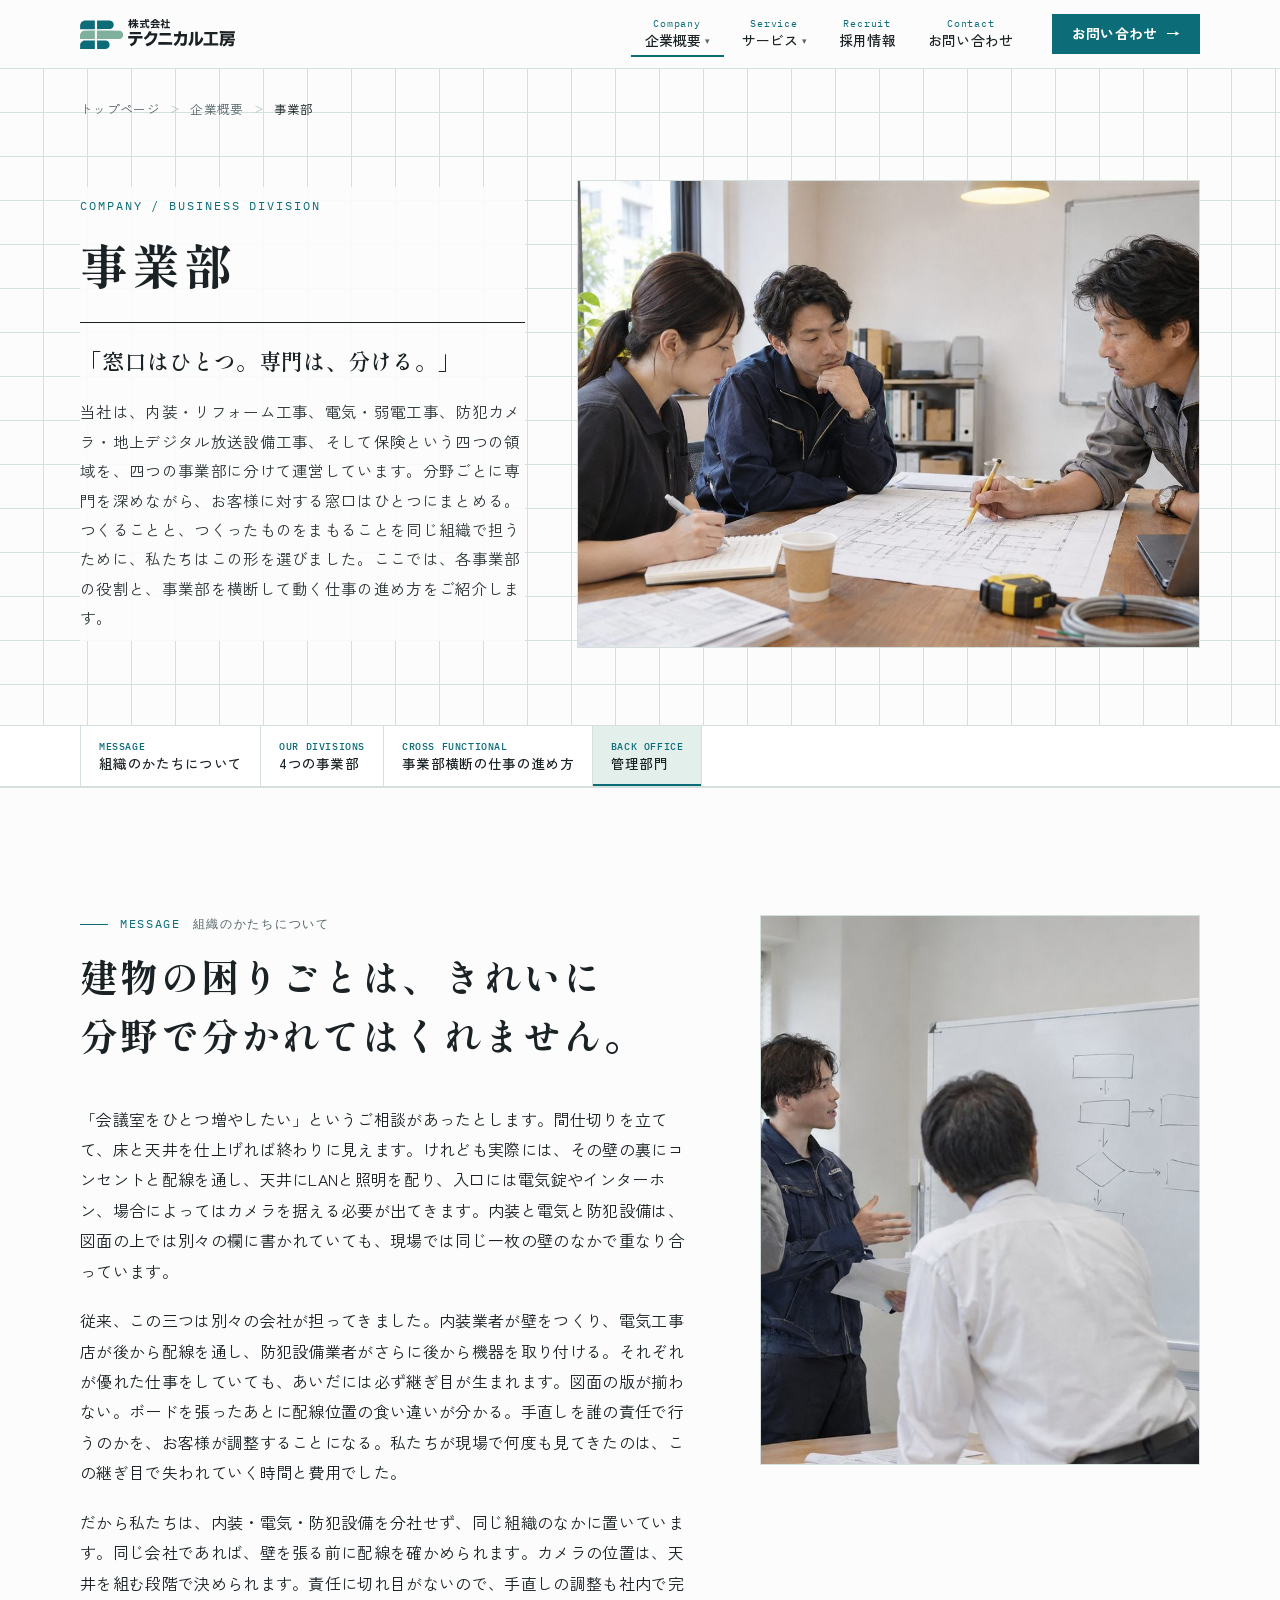
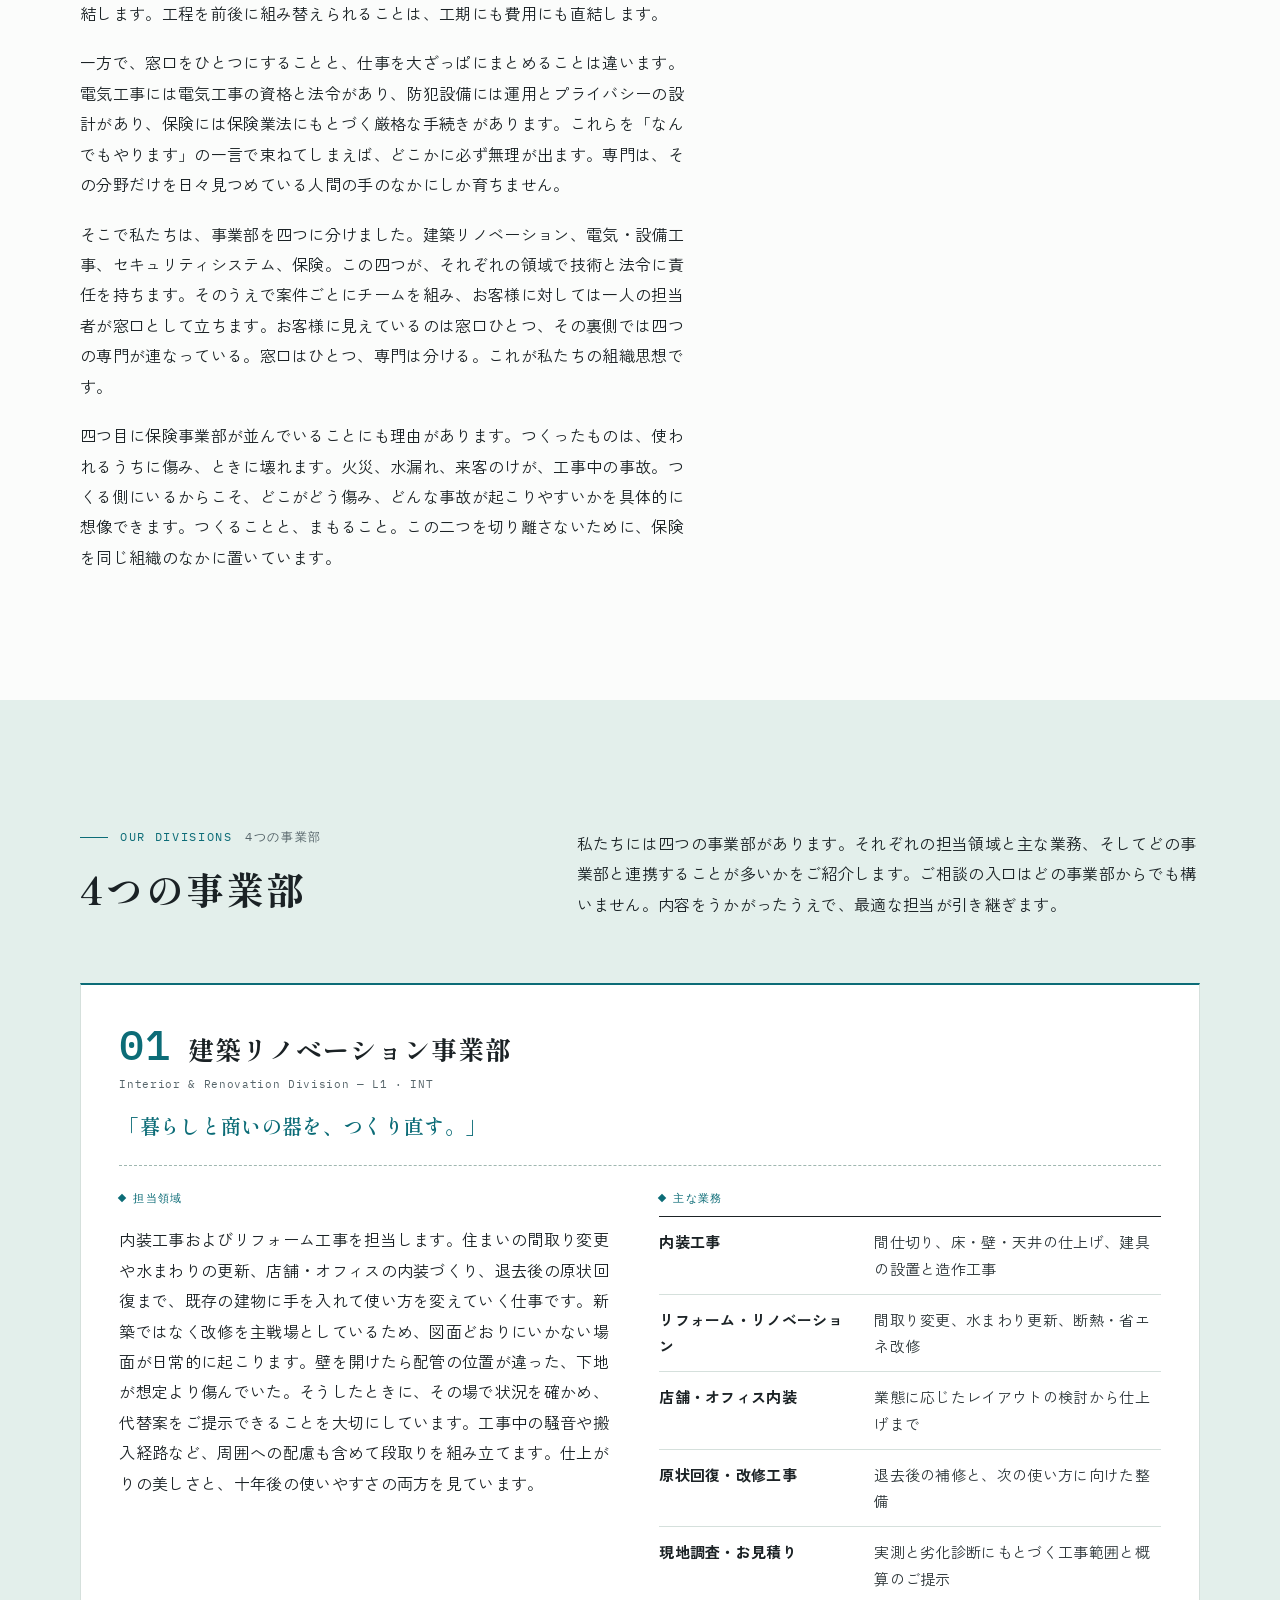
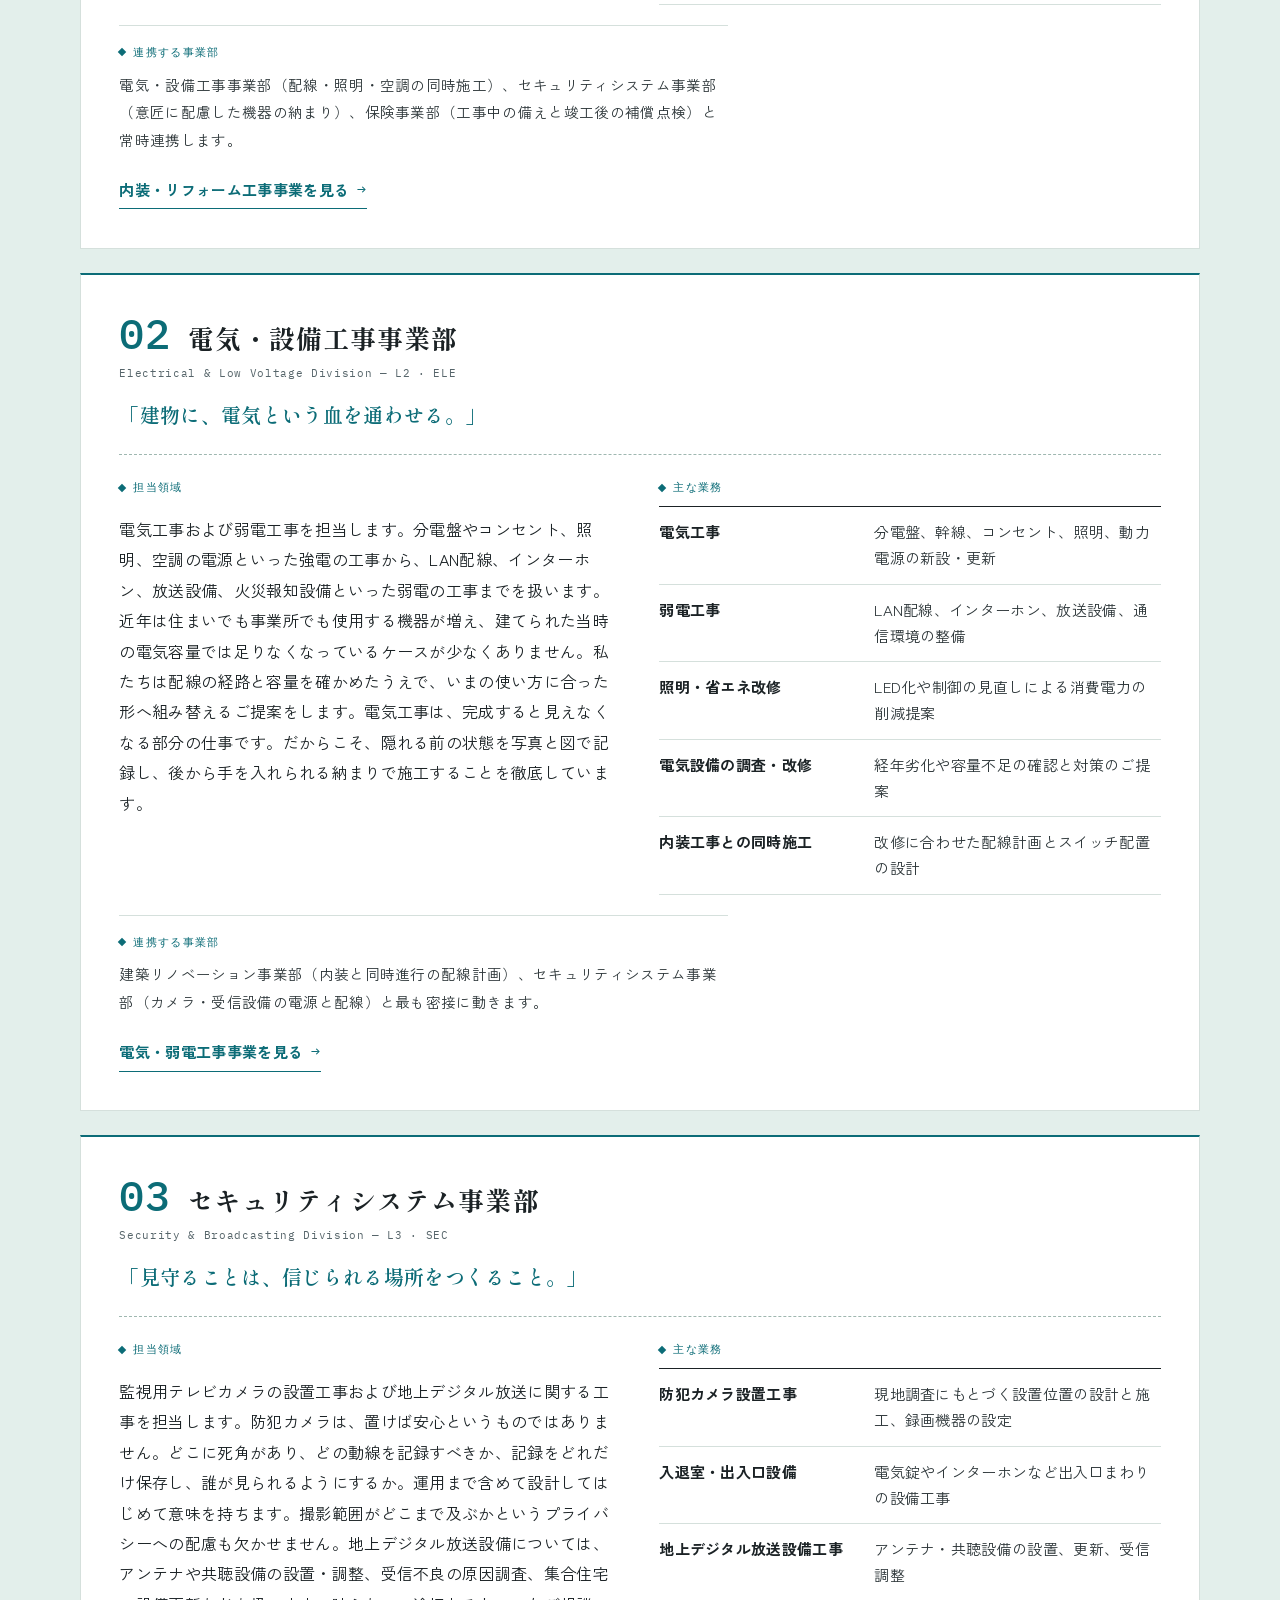
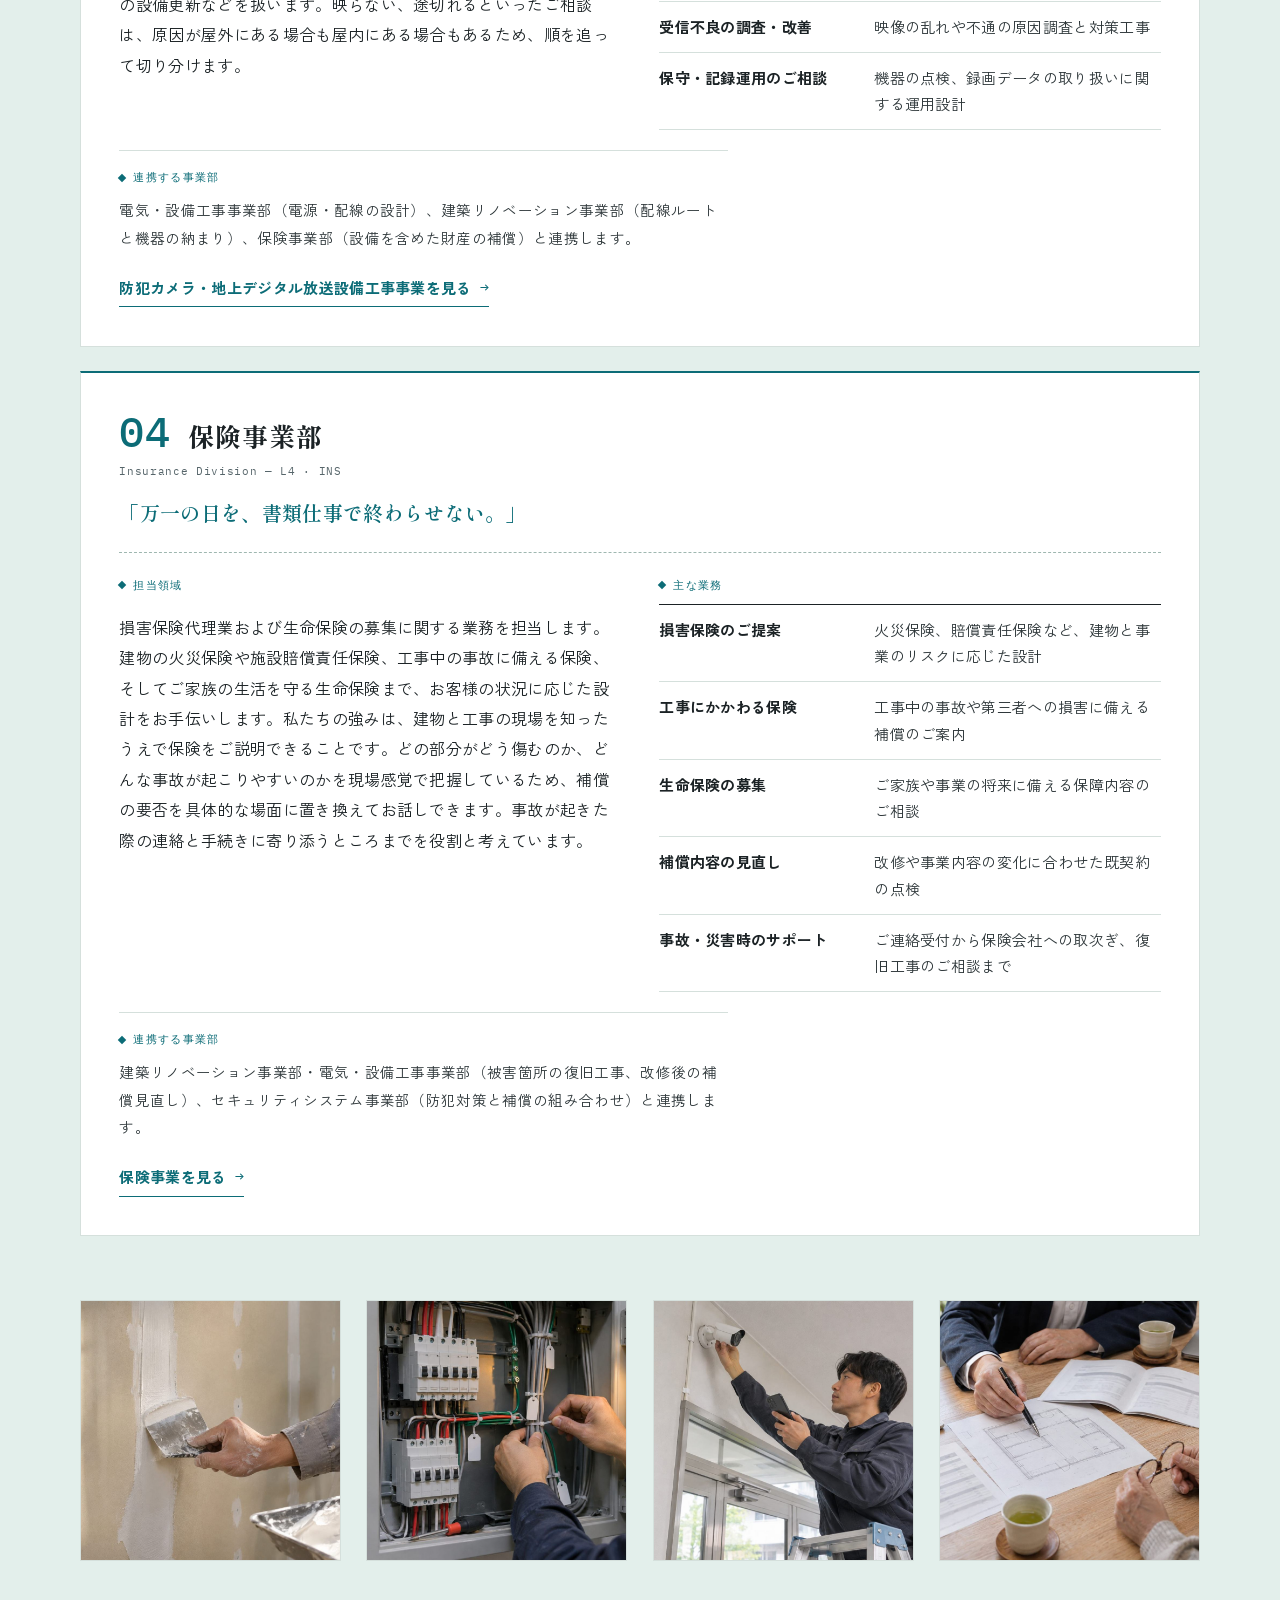
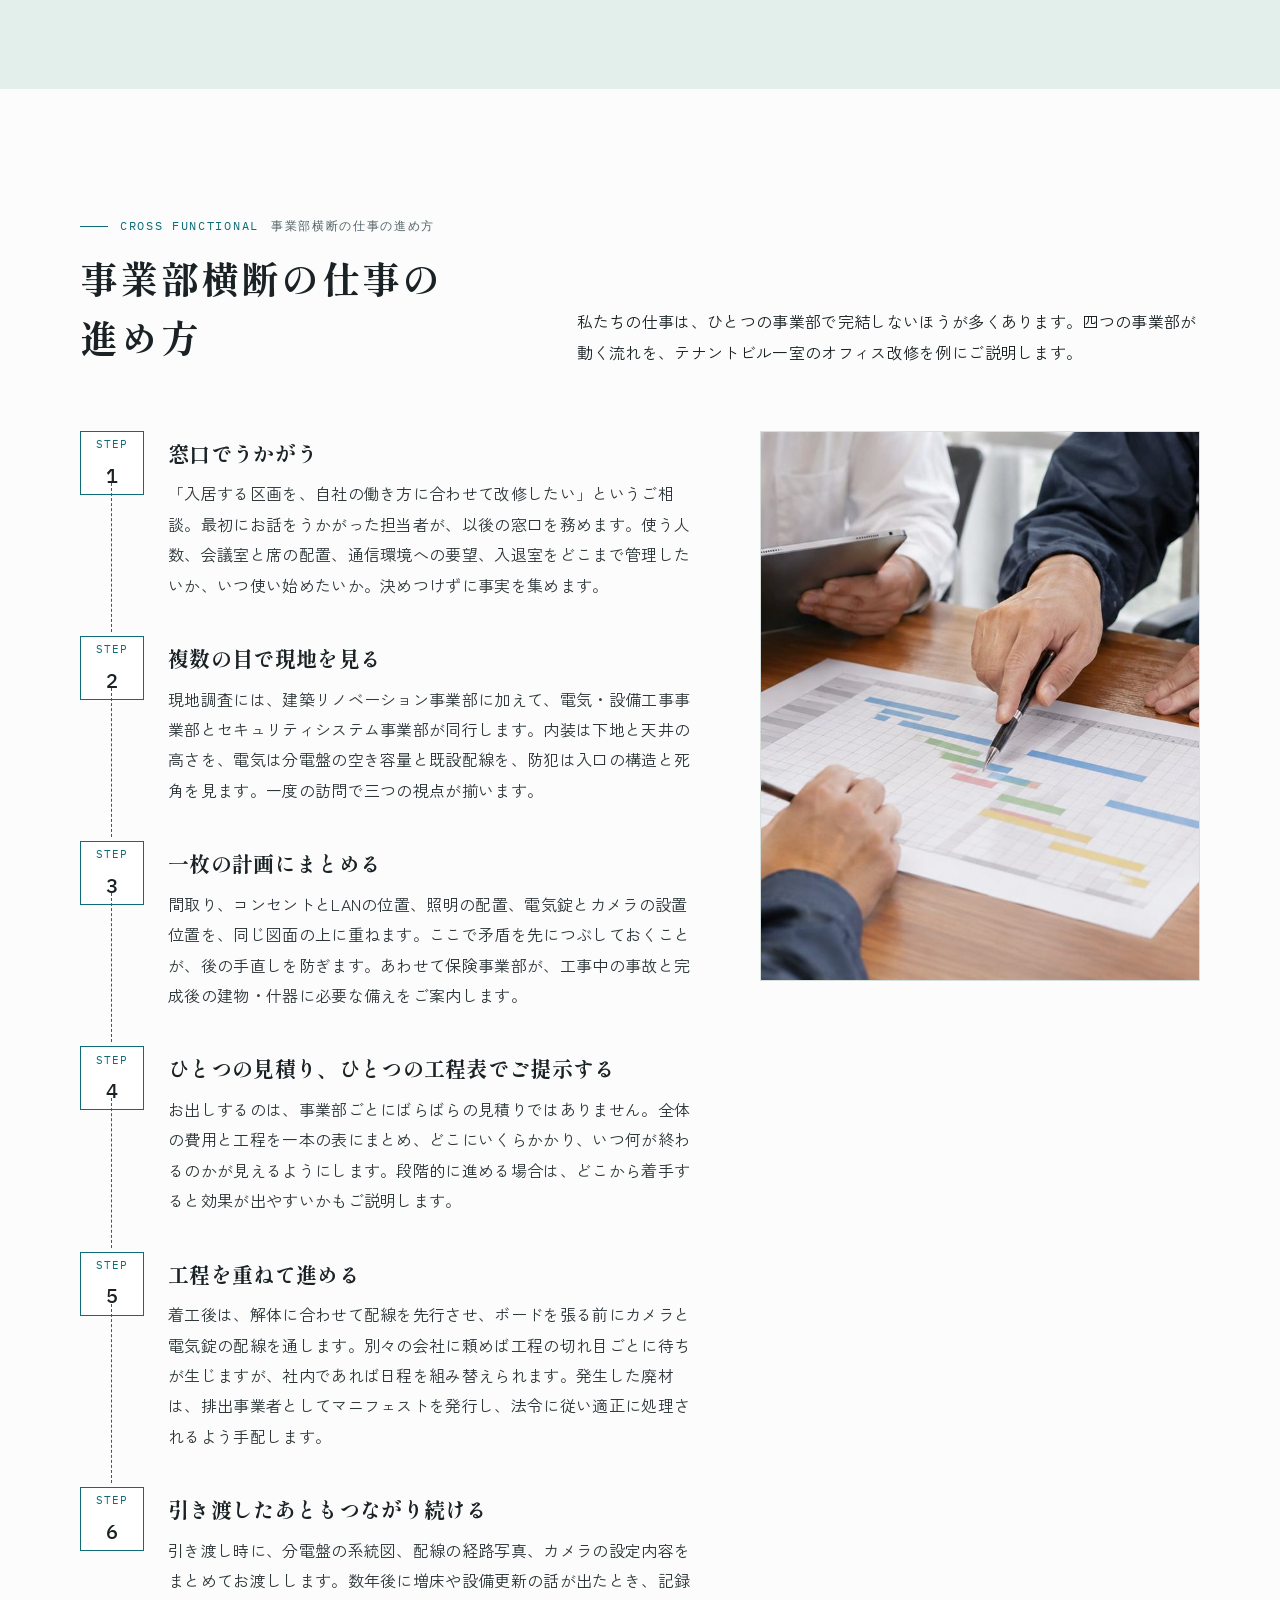
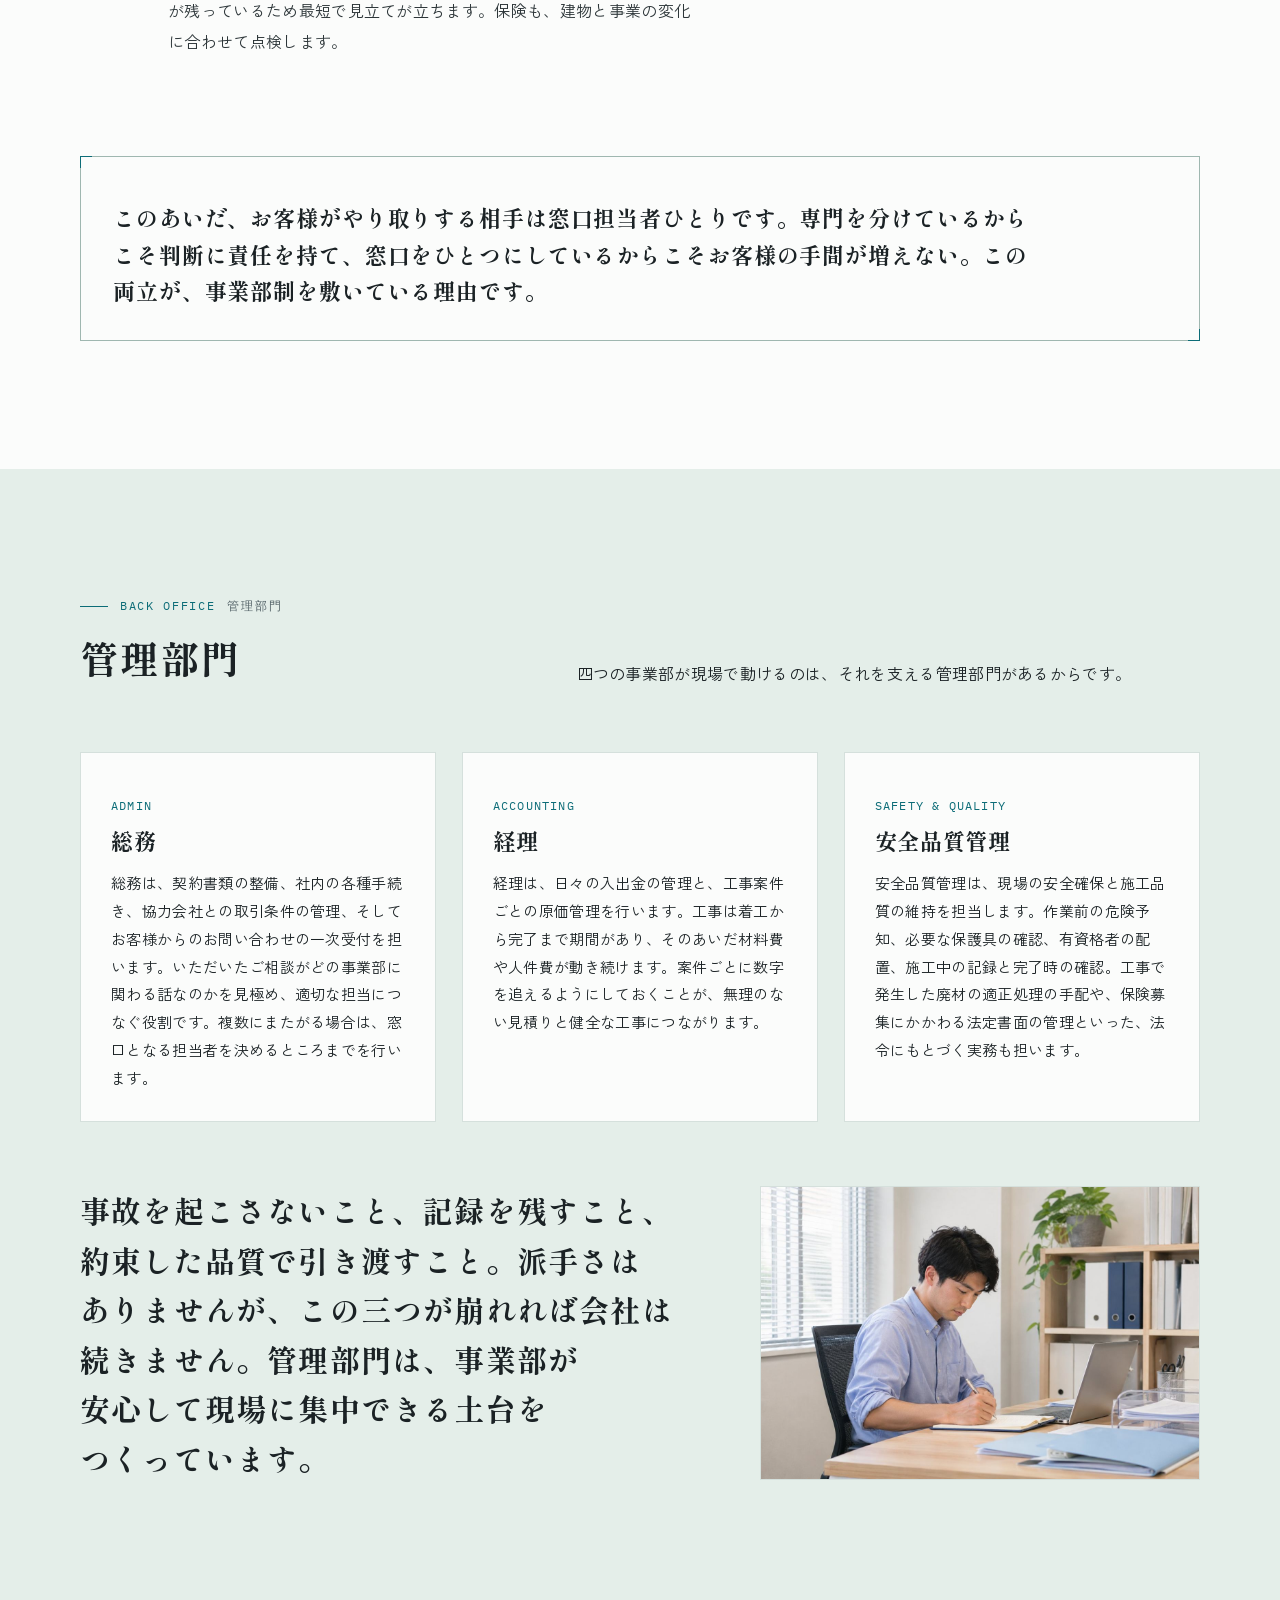
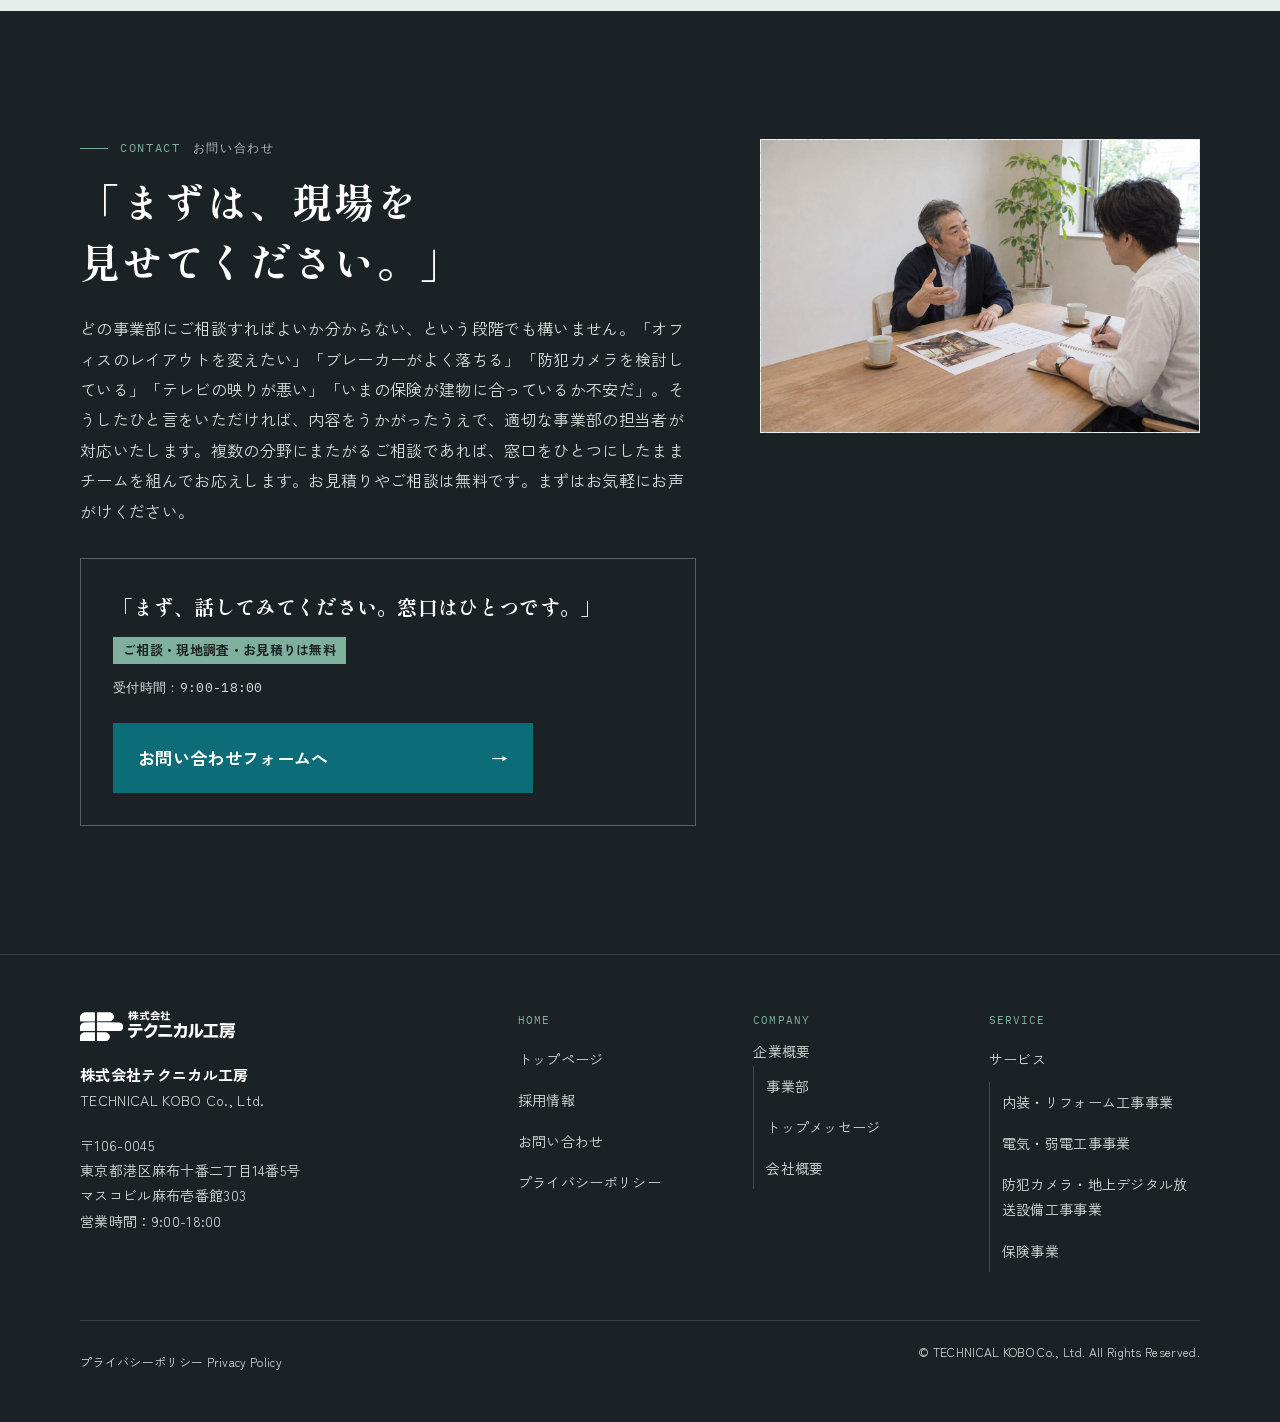
==== commit a3b64542: "Update preview: test-round fixes Co-Authored-By: Claude Opus 5.5 <noreply@anthropic.com>" ====
--- a/company/index.html
+++ b/company/index.html
@@ -6,6 +6,17 @@
 <title>事業部｜株式会社テクニカル工房</title>
 <meta name="description" content="建築リノベーション事業部、電気・設備工事事業部、セキュリティシステム事業部、保険事業部。株式会社テクニカル工房の四つの事業部の役割と、事業部を横断して動く仕事の進め方をご紹介します。">
 <meta name="theme-color" content="#fbfcfb">
+<link rel="canonical" href="https://ychess-apptix.github.io/technicalworks-preview/company/">
+<meta property="og:type" content="article">
+<meta property="og:site_name" content="株式会社テクニカル工房">
+<meta property="og:title" content="事業部｜株式会社テクニカル工房">
+<meta property="og:description" content="建築リノベーション事業部、電気・設備工事事業部、セキュリティシステム事業部、保険事業部。株式会社テクニカル工房の四つの事業部の役割と、事業部を横断して動く仕事の進め方をご紹介します。">
+<meta property="og:url" content="https://ychess-apptix.github.io/technicalworks-preview/company/">
+<meta property="og:image" content="https://ychess-apptix.github.io/technicalworks-preview/assets/img/og.jpg">
+<meta property="og:image:width" content="1200">
+<meta property="og:image:height" content="630">
+<meta property="og:locale" content="ja_JP">
+<meta name="twitter:card" content="summary_large_image">
 <link rel="icon" href="../favicon.ico">
 <link rel="preconnect" href="https://fonts.googleapis.com">
 <link rel="preconnect" href="https://fonts.gstatic.com" crossorigin>
--- a/assets/css/style.css
+++ b/assets/css/style.css
@@ -467,7 +467,7 @@
 .f-l{font-weight:700;font-size:15px;line-height:1.6;padding-top:10px;display:flex;flex-wrap:wrap;gap:8px;align-items:center}
 .req,.opt{font-size:11px;font-weight:700;padding:1px 8px;line-height:1.7}
 .req{background:var(--teal);color:#ffffff}
-.opt{background:var(--rule);color:var(--muted)}
+.opt{background:var(--rule);color:#3f4c50}
 .f-in input[type=text],.f-in input[type=email],.f-in input[type=tel],.f-in select,.f-in textarea{width:100%;max-width:560px;border:1px solid var(--hatch);background:#ffffff;padding:11px 14px;font-size:16px;line-height:1.6;border-radius:0}
 .f-in textarea{min-height:180px;resize:vertical;max-width:none}
 .f-in input:focus,.f-in select:focus,.f-in textarea:focus{outline:2px solid var(--teal);outline-offset:0;border-color:var(--teal)}
@@ -557,3 +557,65 @@
 .legal h3{font-weight:700;font-size:16px;line-height:1.7;margin-top:20px;color:var(--teal)}
 .f-in input[type=file]{display:block;max-width:100%;padding:10px;border:1px dashed var(--hatch);background:#ffffff;font-size:14px}
 .map-pin span{white-space:normal;max-width:min(320px,80vw);text-align:center}
+
+/* =========================================================
+   FIXES 2026-11 (test round 1)
+   ========================================================= */
+/* #4 Japanese phrase-aware line breaks for headings & quotes */
+h1,h2,h3,h4,.ph-catch,.mv-sub,.cx-q,.q-big,.voice-q,.sheet-slogan,.fp-h,.svc-h,.who-st,.rc-h,.ct-h,.box h3,.st-b h3,.faq summary,.crumb{word-break:auto-phrase;line-break:strict}
+.ph-code{overflow-wrap:anywhere}
+
+/* #2 sticky in-page nav + back to top */
+html:has(.lnav){scroll-padding-top:136px}
+.lnav{position:sticky;top:calc(var(--hd) + env(safe-area-inset-top,0px));z-index:20;box-shadow:0 1px 0 var(--rule)}
+.lnav a[aria-current="true"]{background:var(--pale);box-shadow:inset 0 -2px 0 var(--teal)}
+.totop{position:fixed;z-index:34;right:max(16px,env(safe-area-inset-right,0px));bottom:calc(24px + env(safe-area-inset-bottom,0px));width:48px;height:48px;display:grid;place-items:center;background:var(--paper);border:1px solid var(--ink);color:var(--ink);font-family:var(--f-mono);font-size:18px;cursor:pointer;opacity:0;visibility:hidden;transform:translateY(8px);transition:opacity .25s,transform .25s,visibility .25s}
+.totop.show{opacity:1;visibility:visible;transform:none}
+.totop:hover{background:var(--ink);color:#ffffff}
+
+/* #1 fold long blocks on phones (JS adds .folded + button) */
+.folded{position:relative;max-height:10.5em;overflow:hidden}
+.folded::after{content:"";position:absolute;left:0;right:0;bottom:0;height:4.5em;background:linear-gradient(rgba(255,255,255,0),var(--fold-bg,#ffffff));pointer-events:none}
+.fold-btn{display:inline-flex;align-items:center;gap:8px;min-height:44px;margin-top:4px;padding:0 2px;border:0;background:none;color:var(--teal);font-weight:700;font-size:15px;cursor:pointer;text-decoration:underline;text-underline-offset:4px}
+.fold-btn::after{content:"+";font-family:var(--f-mono);font-size:18px;text-decoration:none}
+.fold-btn[aria-expanded="true"]::after{content:"−"}
+
+/* #6 no floating contact button on the contact page */
+body:has(#cform) .follow{display:none}
+.ph-jump{margin-top:22px}
+
+/* #11 comfortable line length on desktop */
+.spec dd,.items span,.sheet p,.case-b p,.card p,.st-b p,.policy p,.legal p,.legal li,.voice-b p,.box p,.prose p{max-width:42em}
+.legal{max-width:46em}
+.faq .a p{max-width:42em}
+.f-agree a{display:inline-block;padding-block:10px}
+
+/* #9 tap targets */
+.ft-map a{padding-block:8px}
+.ft-bt a{display:inline-block;padding-block:10px}
+.crumb a{display:inline-block;padding-block:10px}
+.more{min-height:44px;padding-block:8px 2px;margin-top:12px}
+.brand{padding-block:7px}
+
+@media (max-width:1023px){
+ /* #3 drawing labels: hide sub-labels, enlarge main labels on small screens */
+ .iso .lbl text:nth-of-type(3){display:none}
+ .iso .lbl text:nth-of-type(1){font-size:13px}
+ .iso .lbl text:nth-of-type(2){font-size:18px}
+}
+@media (max-width:767px){
+ /* #5 photo first in page heroes */
+ .ph-g>.photo,.ph-g>.ph-fig{order:-1}
+ .ph-g .photo{aspect-ratio:16/9!important}
+ body:has(#cform) .ph-g .photo{aspect-ratio:5/2!important}
+ body:has(#cform) .ph-lead{font-size:14.5px;line-height:1.8}
+ .ph-g{margin-top:16px;gap:20px}
+ .ph-fig .thumb{bottom:-24px;width:64px}
+ .ph-code{font-size:12px;letter-spacing:.08em}
+ /* #10 solid paper behind text that sits on the grid */
+ .mv-copy,.ph-t{background:var(--paper);box-shadow:0 0 0 12px var(--paper)}
+ /* #8 minimum 12px small labels on phones */
+ .gl .en,.dd-m .top,.fp-k,.lbl-k,.st-n,.case-k,.case-b h4,.member .role,.card .no,.ft-map .fh,.sheet-h .mono,.lnav a .mono,.phase .mono,.co-g .mono,.str .mono,.cx-tag .mono,.svc-code+p,.req,.opt,.policy h3 small,.sign small,.tl time,.tl .y,.photo-note b,.eyebrow,.wall-cap p.mono,.finder-q small,.osv .mono,.photo-note{font-size:12px}
+ .st-n b{font-size:18px}
+ .totop{bottom:calc(84px + env(safe-area-inset-bottom,0px))}
+}
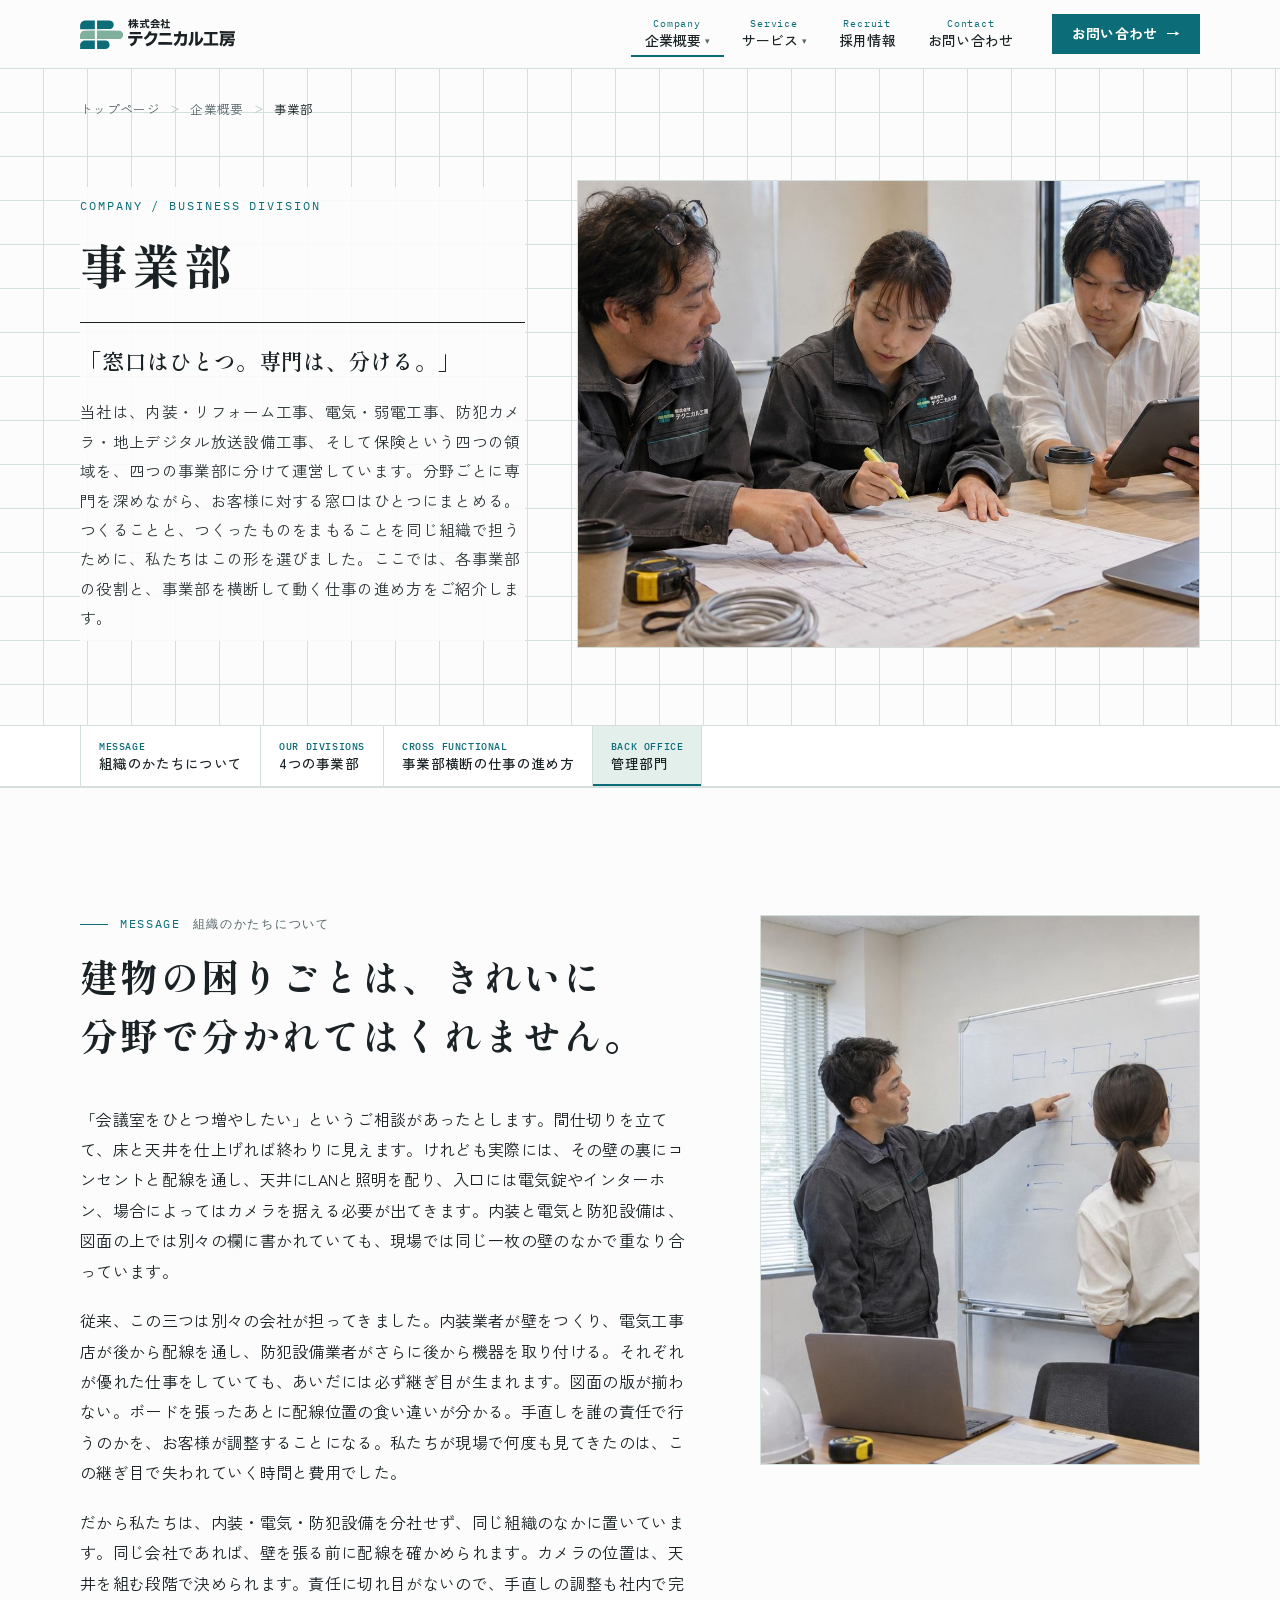
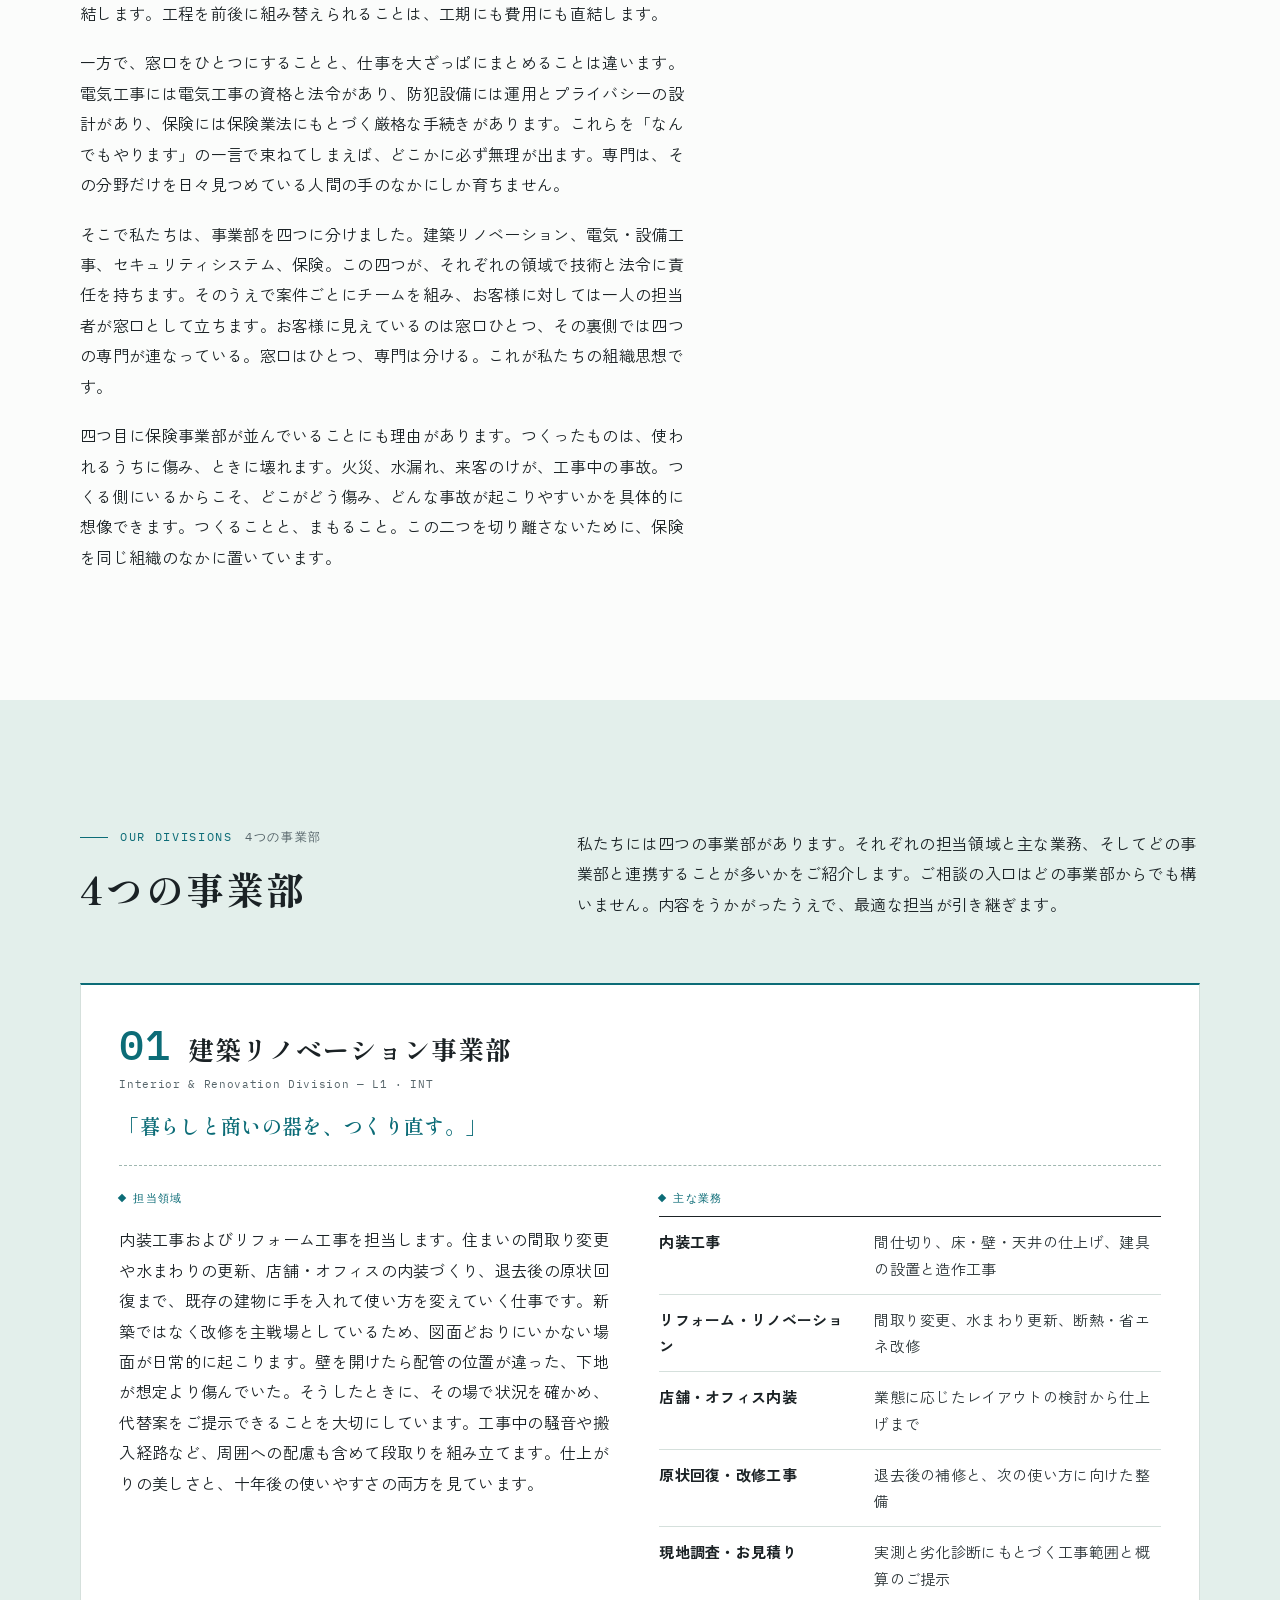
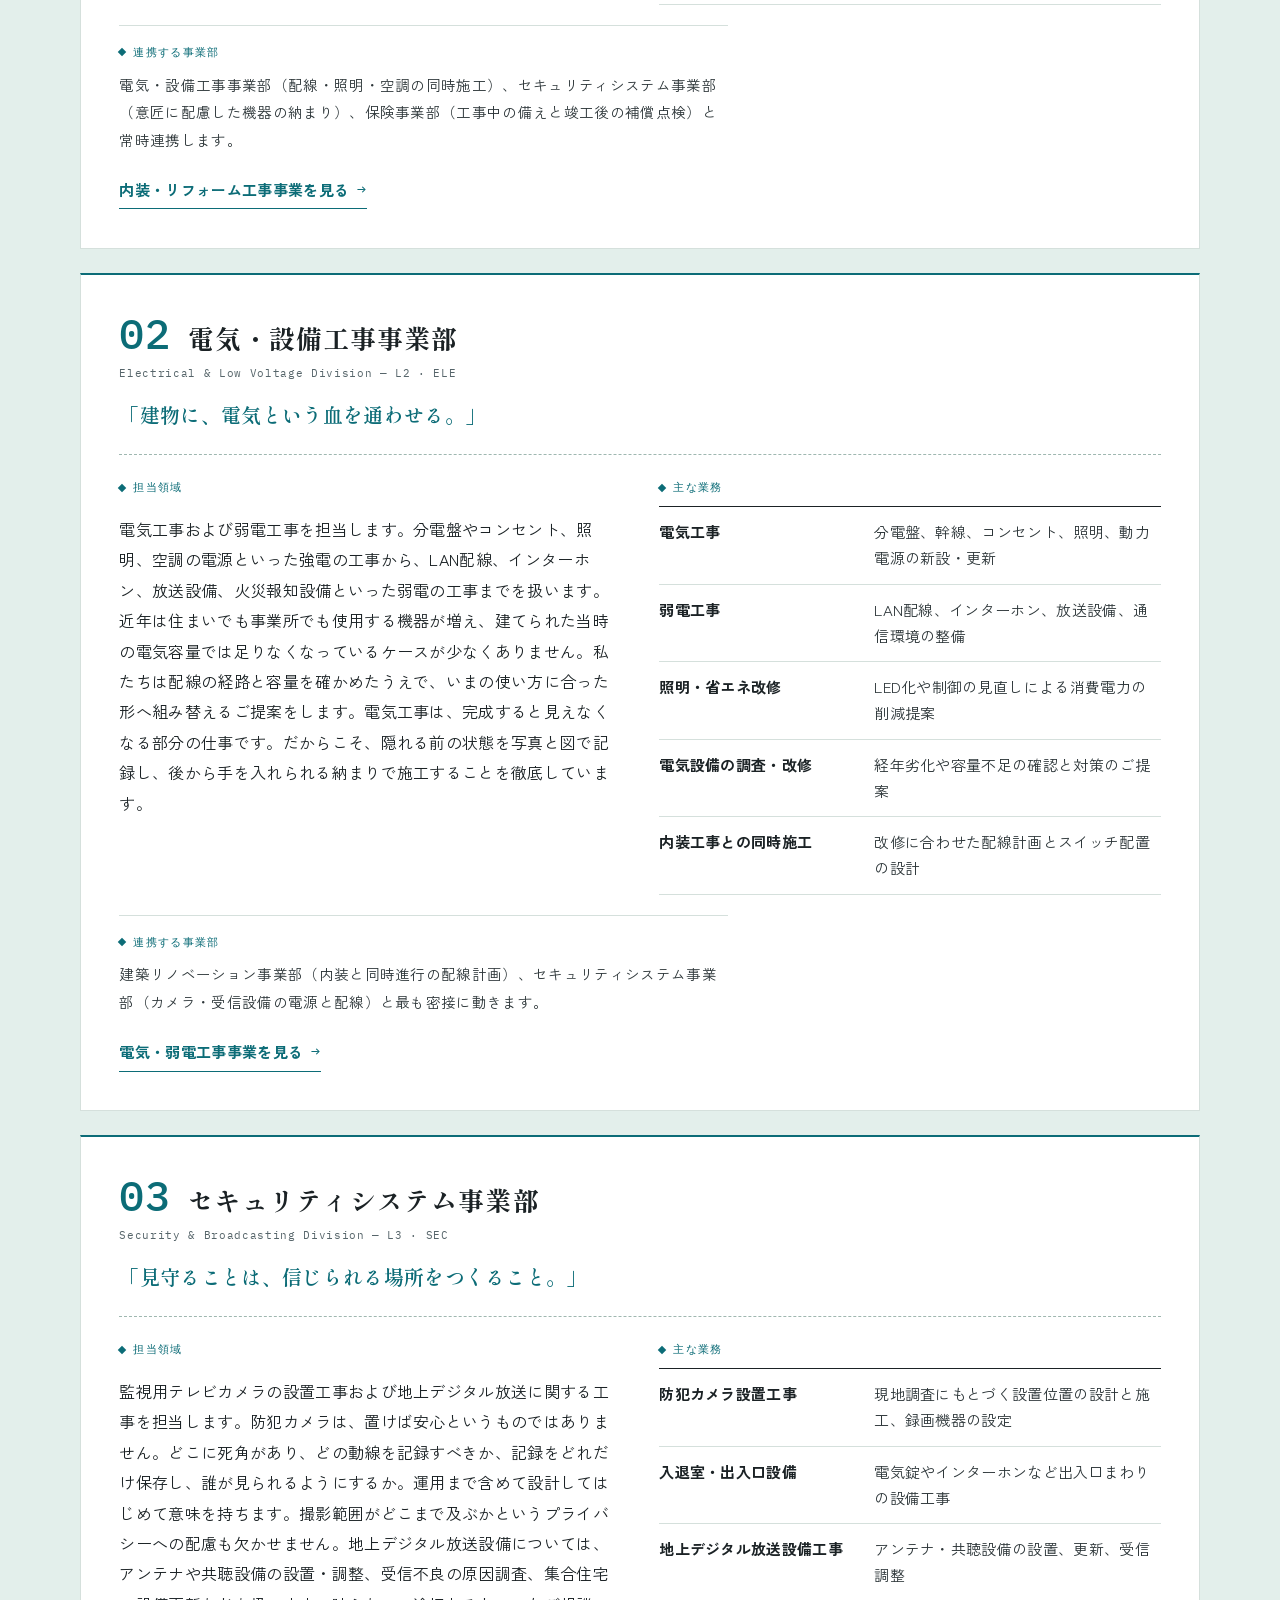
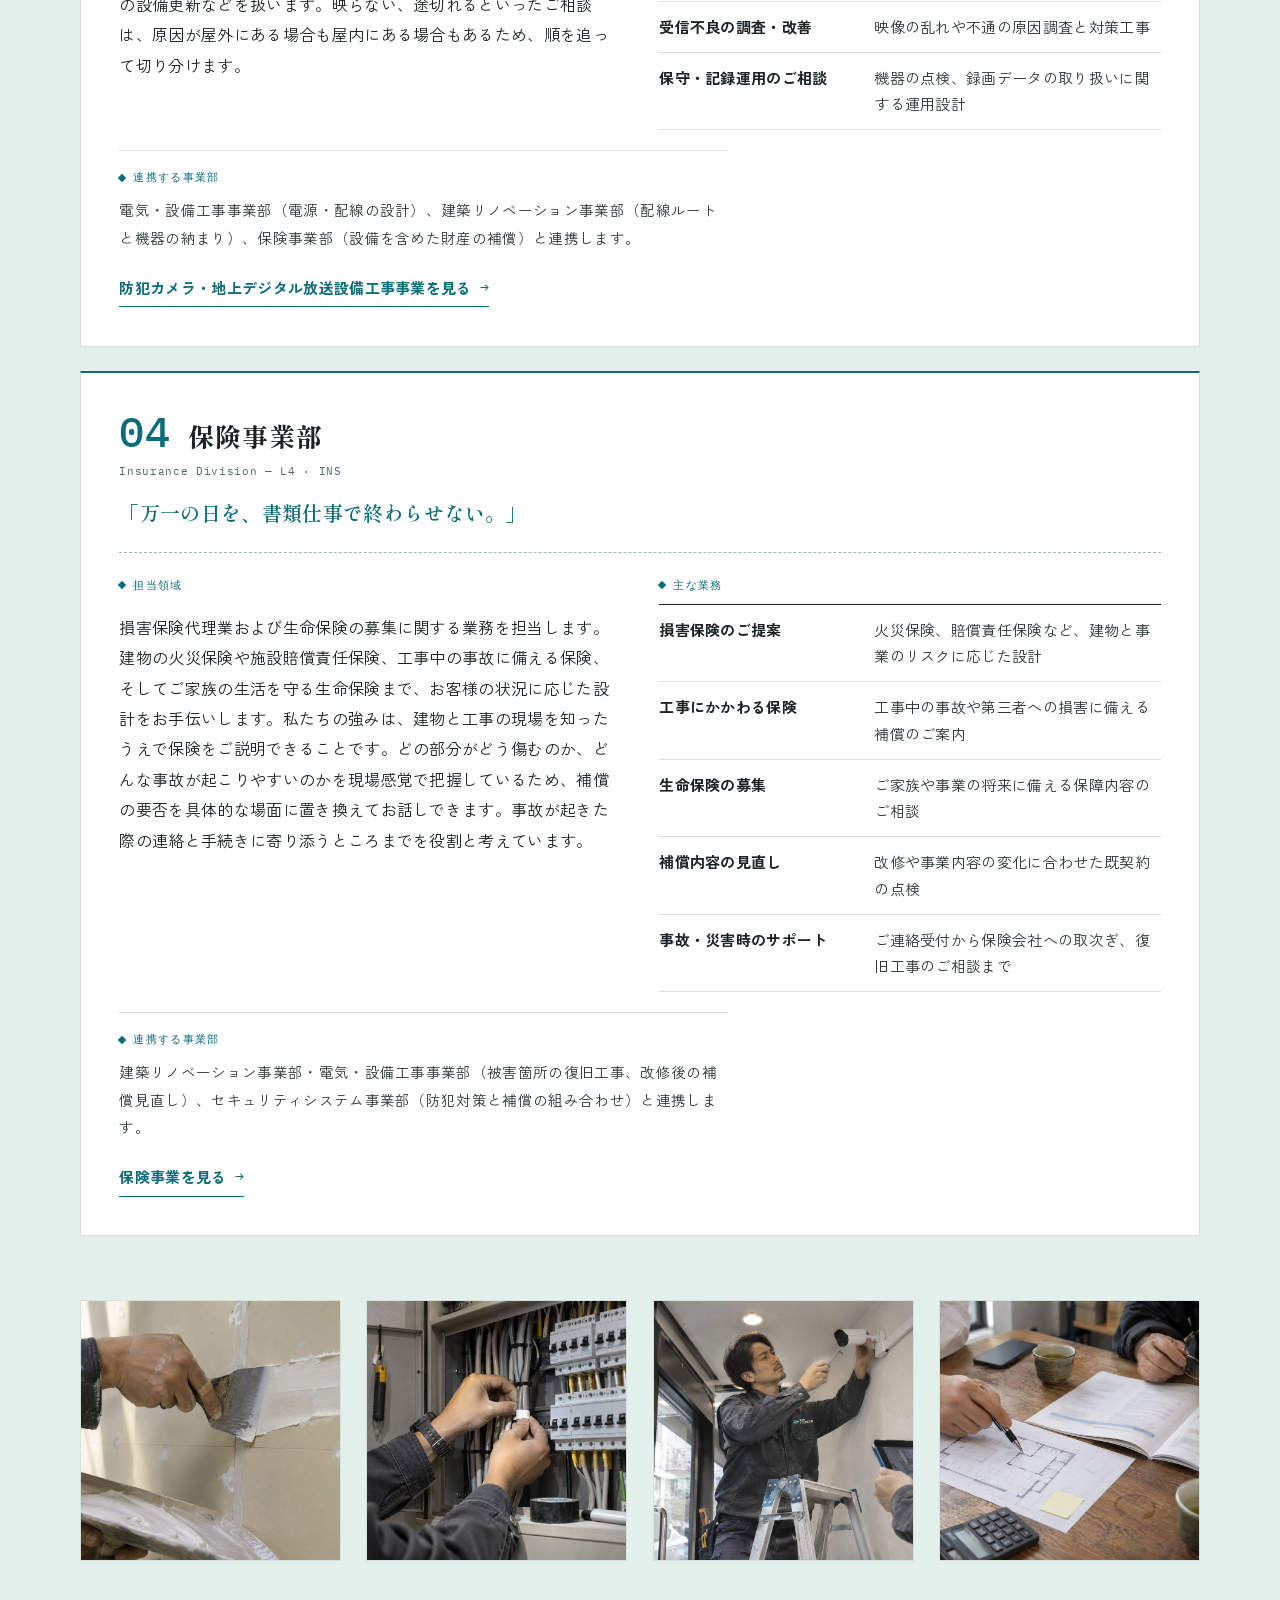
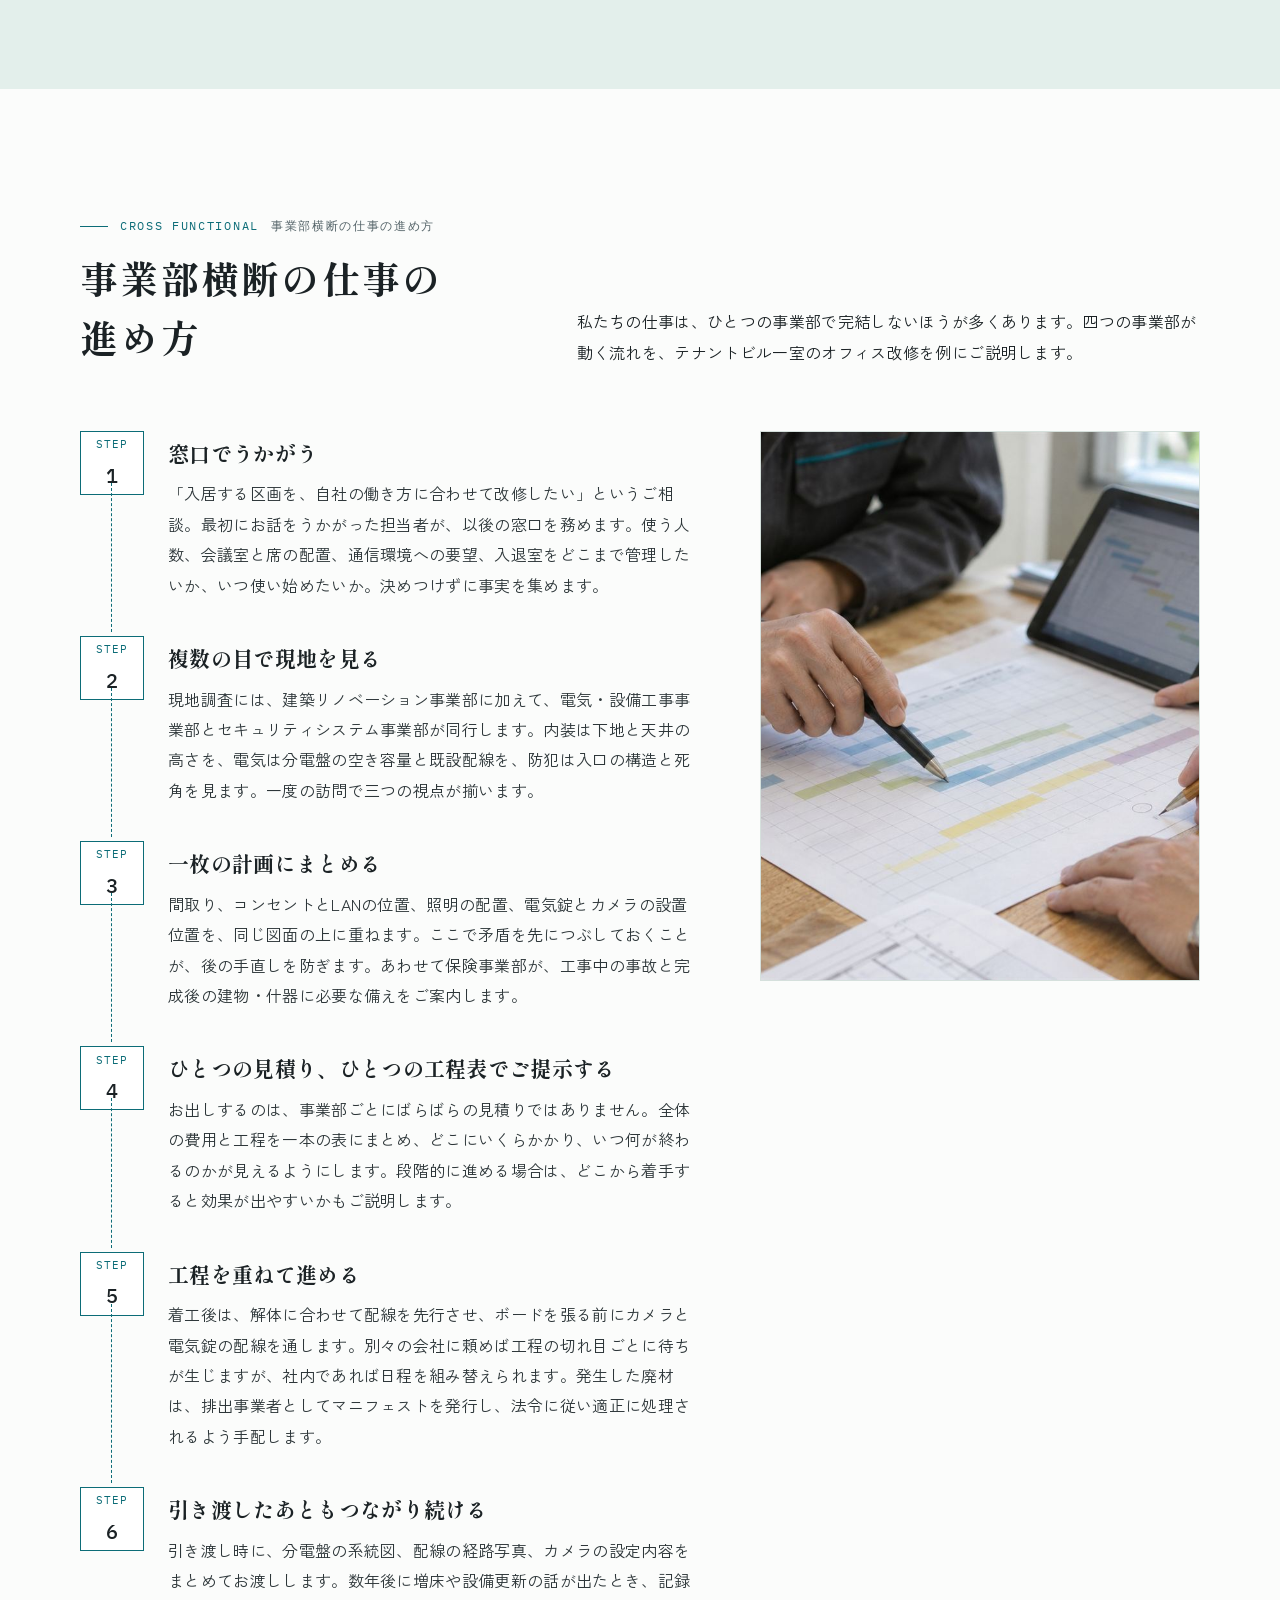
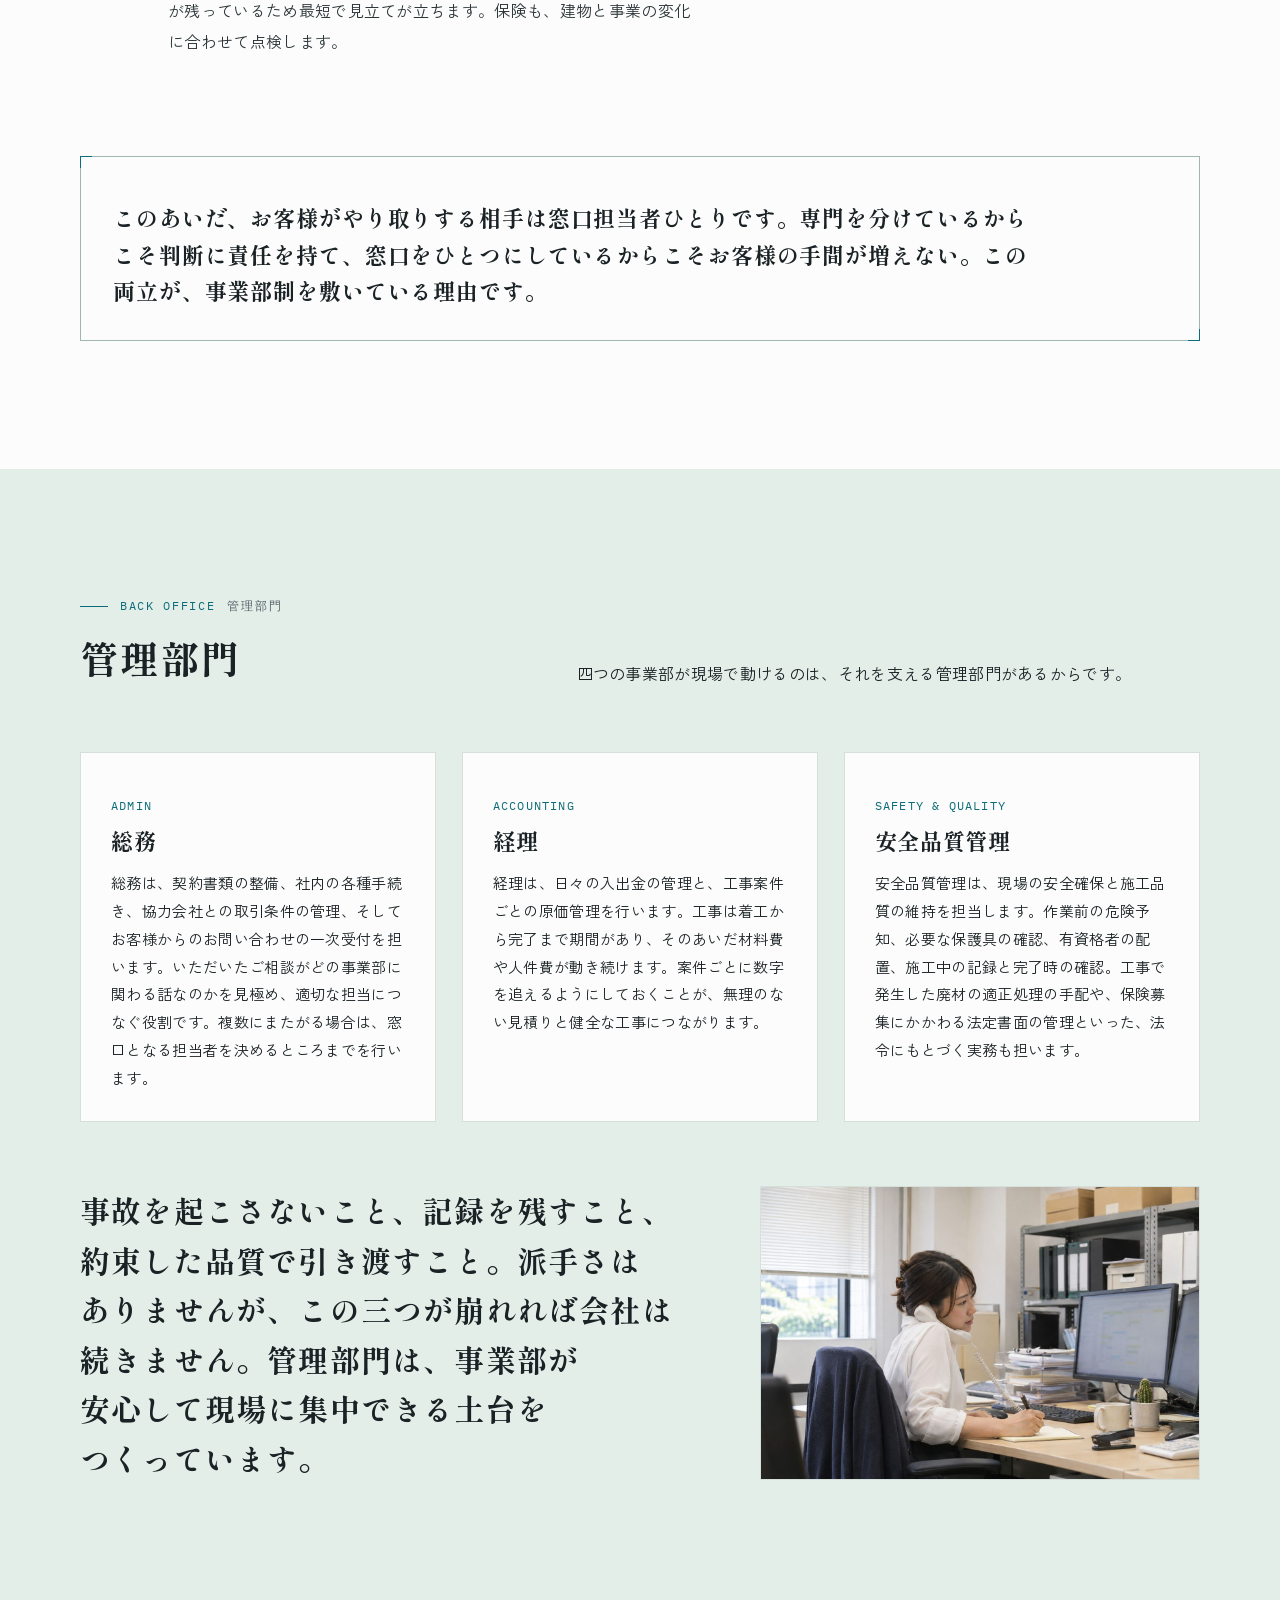
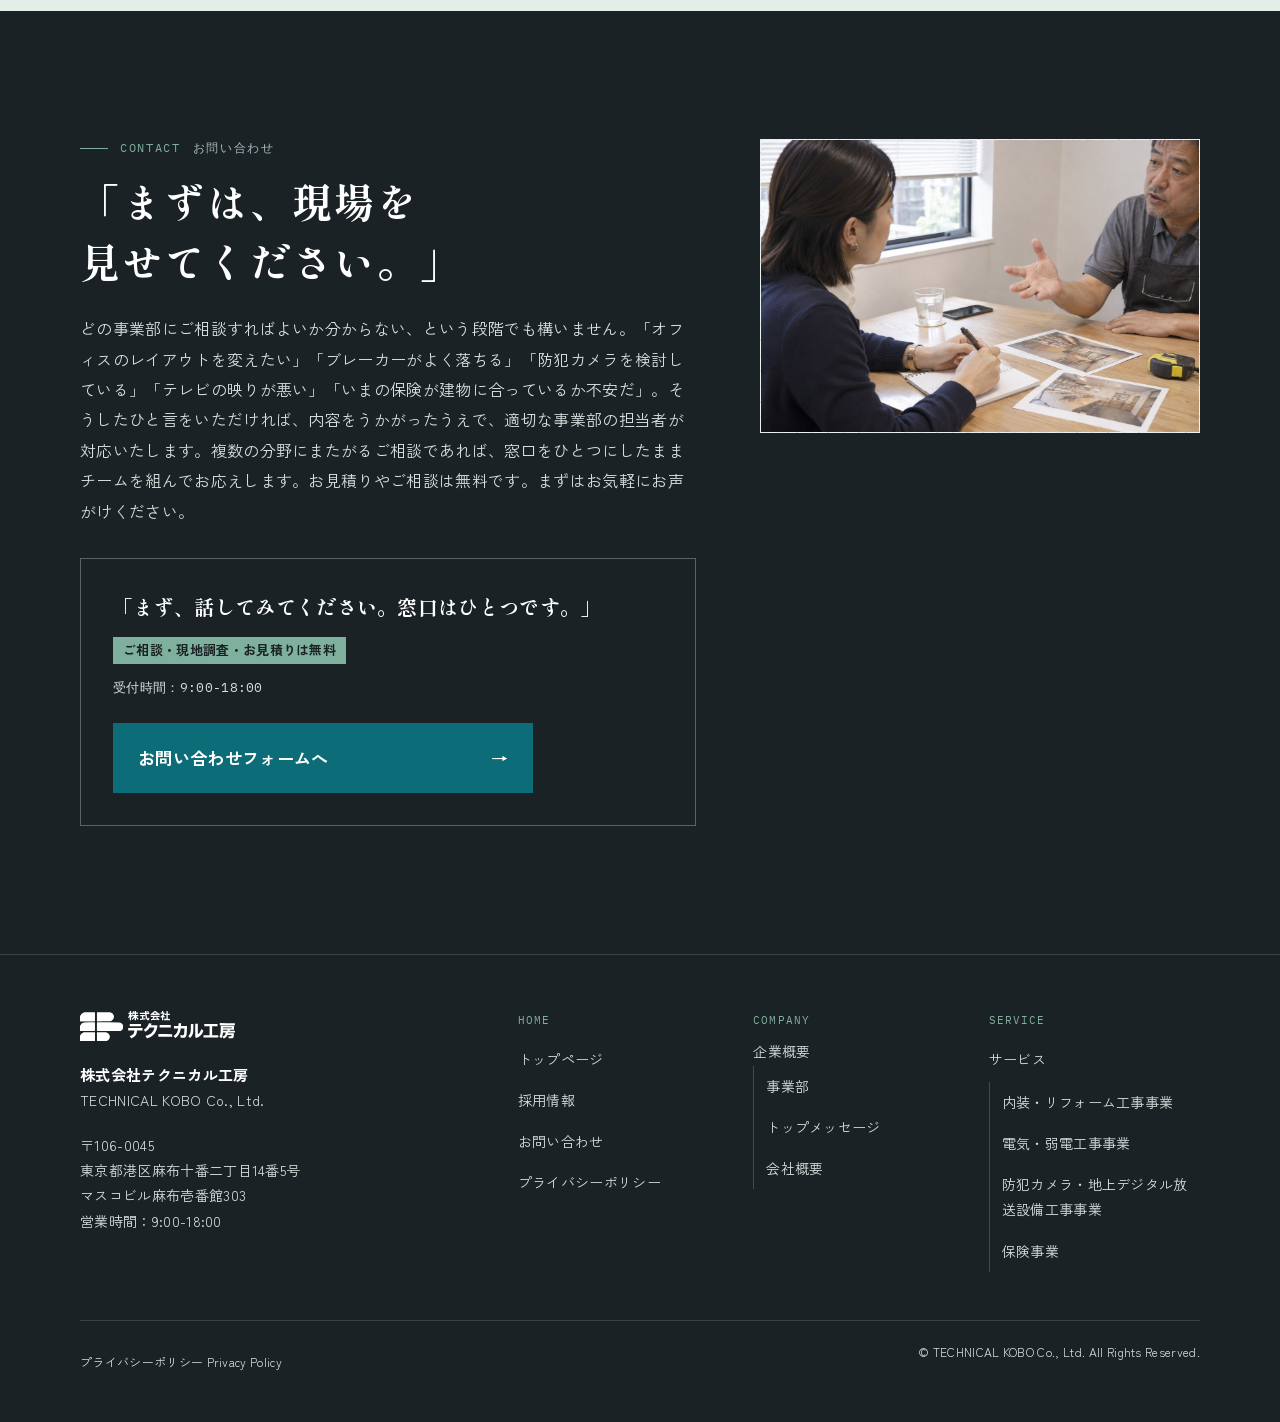
==== commit d4d2883b: "Update preview: photos v2 Co-Authored-By: Claude Opus 5.5 <noreply@anthropic.com>" ====
--- a/company/index.html
+++ b/company/index.html
@@ -88,7 +88,7 @@
     </div>
    </div>
    <figure class="photo sticky" data-src="../assets/img/planning.jpg" data-ratio="4/5">
-    <figcaption class="photo-note"><b>PLANNING</b> ホワイトボードの前で、複数部門の担当者が案件の流れを話し合っている</figcaption>
+    <figcaption class="photo-note"><b>PLANNING</b> ホワイトボードの前で、複数部門の担当者が案件の流れを話し合う</figcaption>
    </figure>
   </div>
  </div>
@@ -179,10 +179,10 @@
    </article>
   </div>
   <div class="cards c4 mt-l">
-   <figure class="photo" data-src="../assets/img/int.jpg" data-ratio="1/1"><figcaption class="photo-note"><b>INT</b> 職人が石膏ボードの継ぎ目をパテで仕上げている手元</figcaption></figure>
-   <figure class="photo" data-src="../assets/img/ele.jpg" data-ratio="1/1"><figcaption class="photo-note"><b>ELE</b> 分電盤の中の配線を整え、ケーブルにラベルを貼っている手元</figcaption></figure>
-   <figure class="photo" data-src="../assets/img/sec.jpg" data-ratio="1/1"><figcaption class="photo-note"><b>SEC</b> 天井近くの防犯カメラの向きを調整している技術者</figcaption></figure>
-   <figure class="photo" data-src="../assets/img/ins.jpg" data-ratio="1/1"><figcaption class="photo-note"><b>INS</b> 打ち合わせテーブルで、図面と保険の書類を並べて説明している手元</figcaption></figure>
+   <figure class="photo" data-src="../assets/img/int.jpg" data-ratio="1/1"><figcaption class="photo-note"><b>INT</b> 石膏ボードの継ぎ目をパテで仕上げる職人の手元</figcaption></figure>
+   <figure class="photo" data-src="../assets/img/ele.jpg" data-ratio="1/1"><figcaption class="photo-note"><b>ELE</b> 分電盤の配線を整え、ケーブルにラベルを付ける手元</figcaption></figure>
+   <figure class="photo" data-src="../assets/img/sec.jpg" data-ratio="1/1"><figcaption class="photo-note"><b>SEC</b> 店舗の入口で防犯カメラの向きを調整する技術者</figcaption></figure>
+   <figure class="photo" data-src="../assets/img/ins.jpg" data-ratio="1/1"><figcaption class="photo-note"><b>INS</b> 店舗の図面と保険の書類を並べ、補償の範囲を確認する打ち合わせ</figcaption></figure>
   </div>
  </div>
 </section>
@@ -208,7 +208,7 @@
    </ol>
    <div>
     <figure class="photo sticky" data-src="../assets/img/schedule.jpg" data-ratio="4/5">
-     <figcaption class="photo-note"><b>SCHEDULE</b> 工程表を囲み、担当者がペンで日程を指し示している手元</figcaption>
+     <figcaption class="photo-note"><b>SCHEDULE</b> 工程表を囲み、担当者がペンで日程の重なりを指し示す手元</figcaption>
     </figure>
    </div>
   </div>
@@ -234,7 +234,7 @@
   <div class="split mt-l">
    <p class="q-big">事故を起こさないこと、記録を残すこと、約束した品質で引き渡すこと。派手さはありませんが、この三つが崩れれば会社は続きません。管理部門は、事業部が安心して現場に集中できる土台をつくっています。</p>
    <figure class="photo" data-src="../assets/img/office.jpg" data-ratio="3/2">
-    <figcaption class="photo-note"><b>OFFICE</b> 管理部門の執務スペースで、担当者がノートに記録を取っている</figcaption>
+    <figcaption class="photo-note"><b>OFFICE</b> 管理部門の執務スペースで、電話を受けながら記録を取る担当者</figcaption>
    </figure>
   </div>
  </div>
@@ -255,7 +255,7 @@
    </div>
   </div>
   <figure class="photo" data-src="../assets/img/contact.jpg" data-ratio="3/2">
-   <figcaption class="photo-note"><b>CONTACT</b> 明るい打ち合わせスペースで、担当者がお客様の話を書き留めている</figcaption>
+   <figcaption class="photo-note"><b>CONTACT</b> 打ち合わせスペースで、担当者がお客様の話を書き留める</figcaption>
   </figure>
  </div>
 </section>
